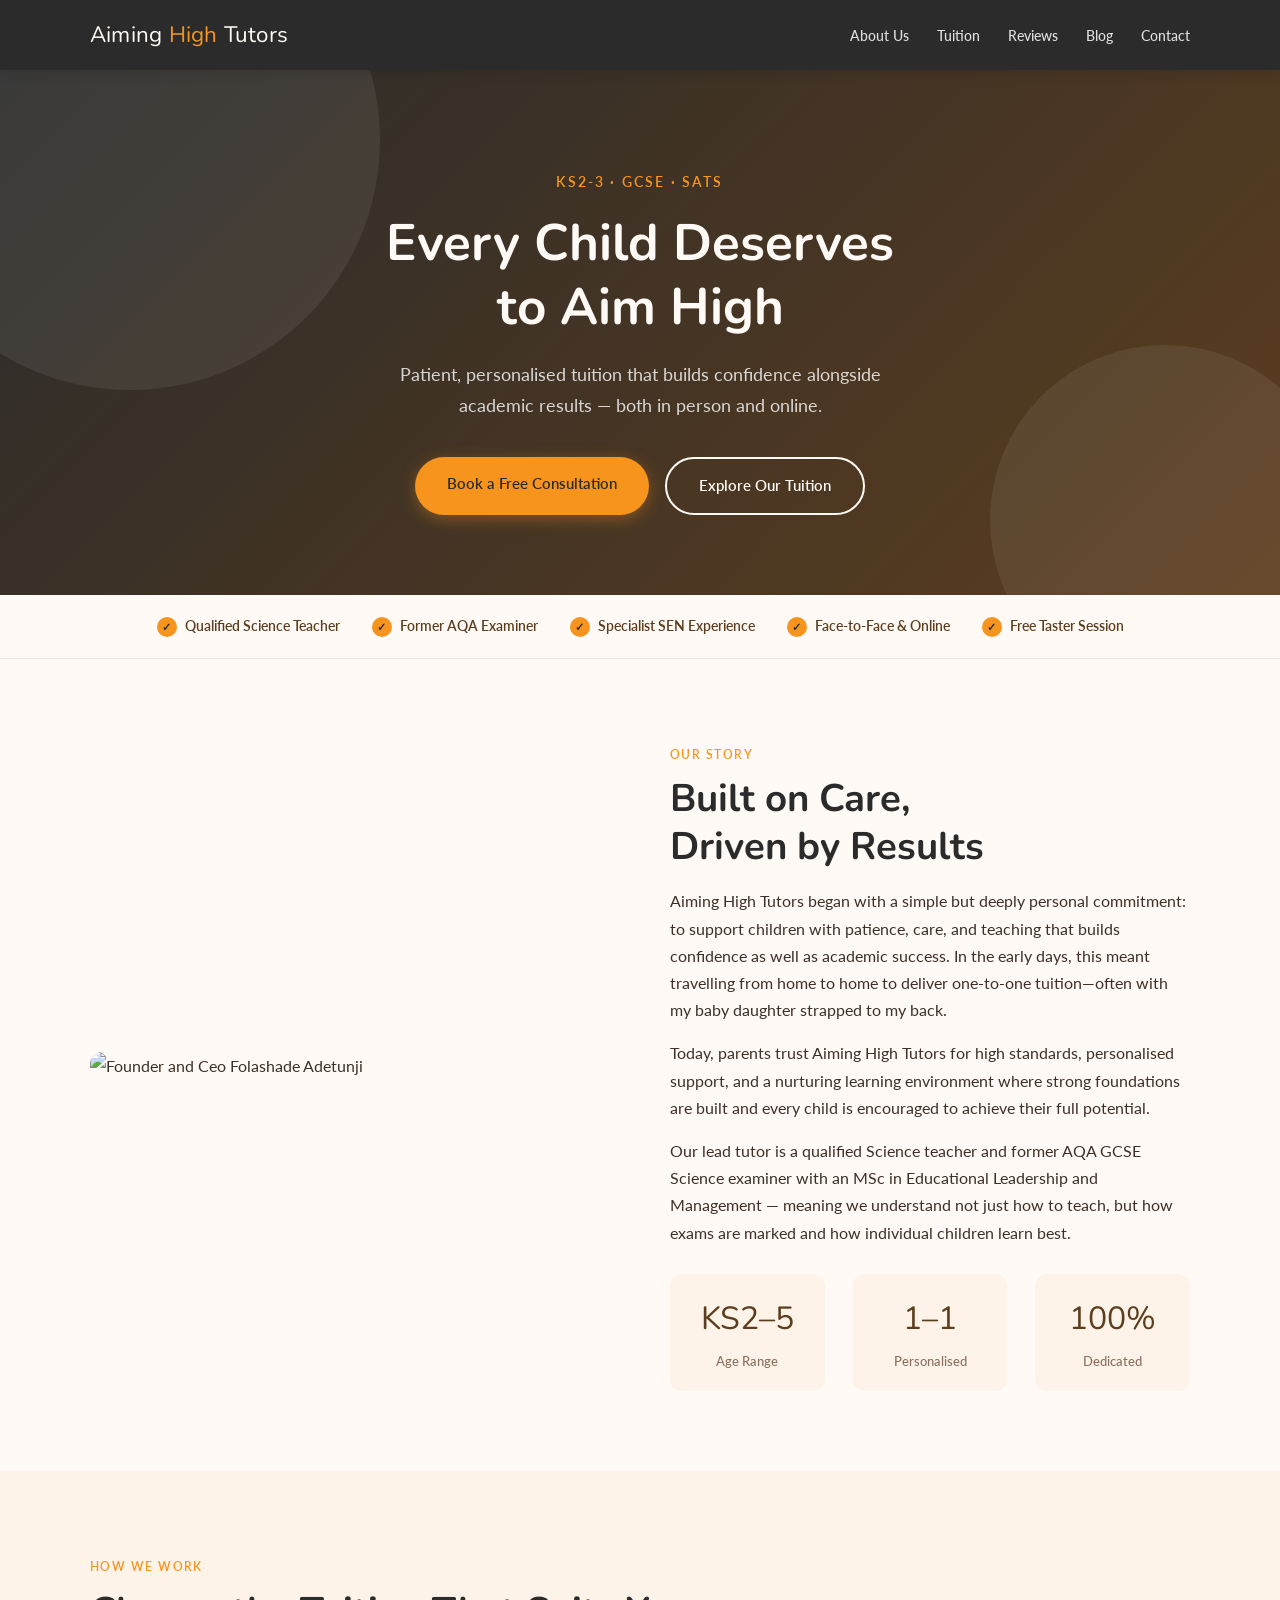
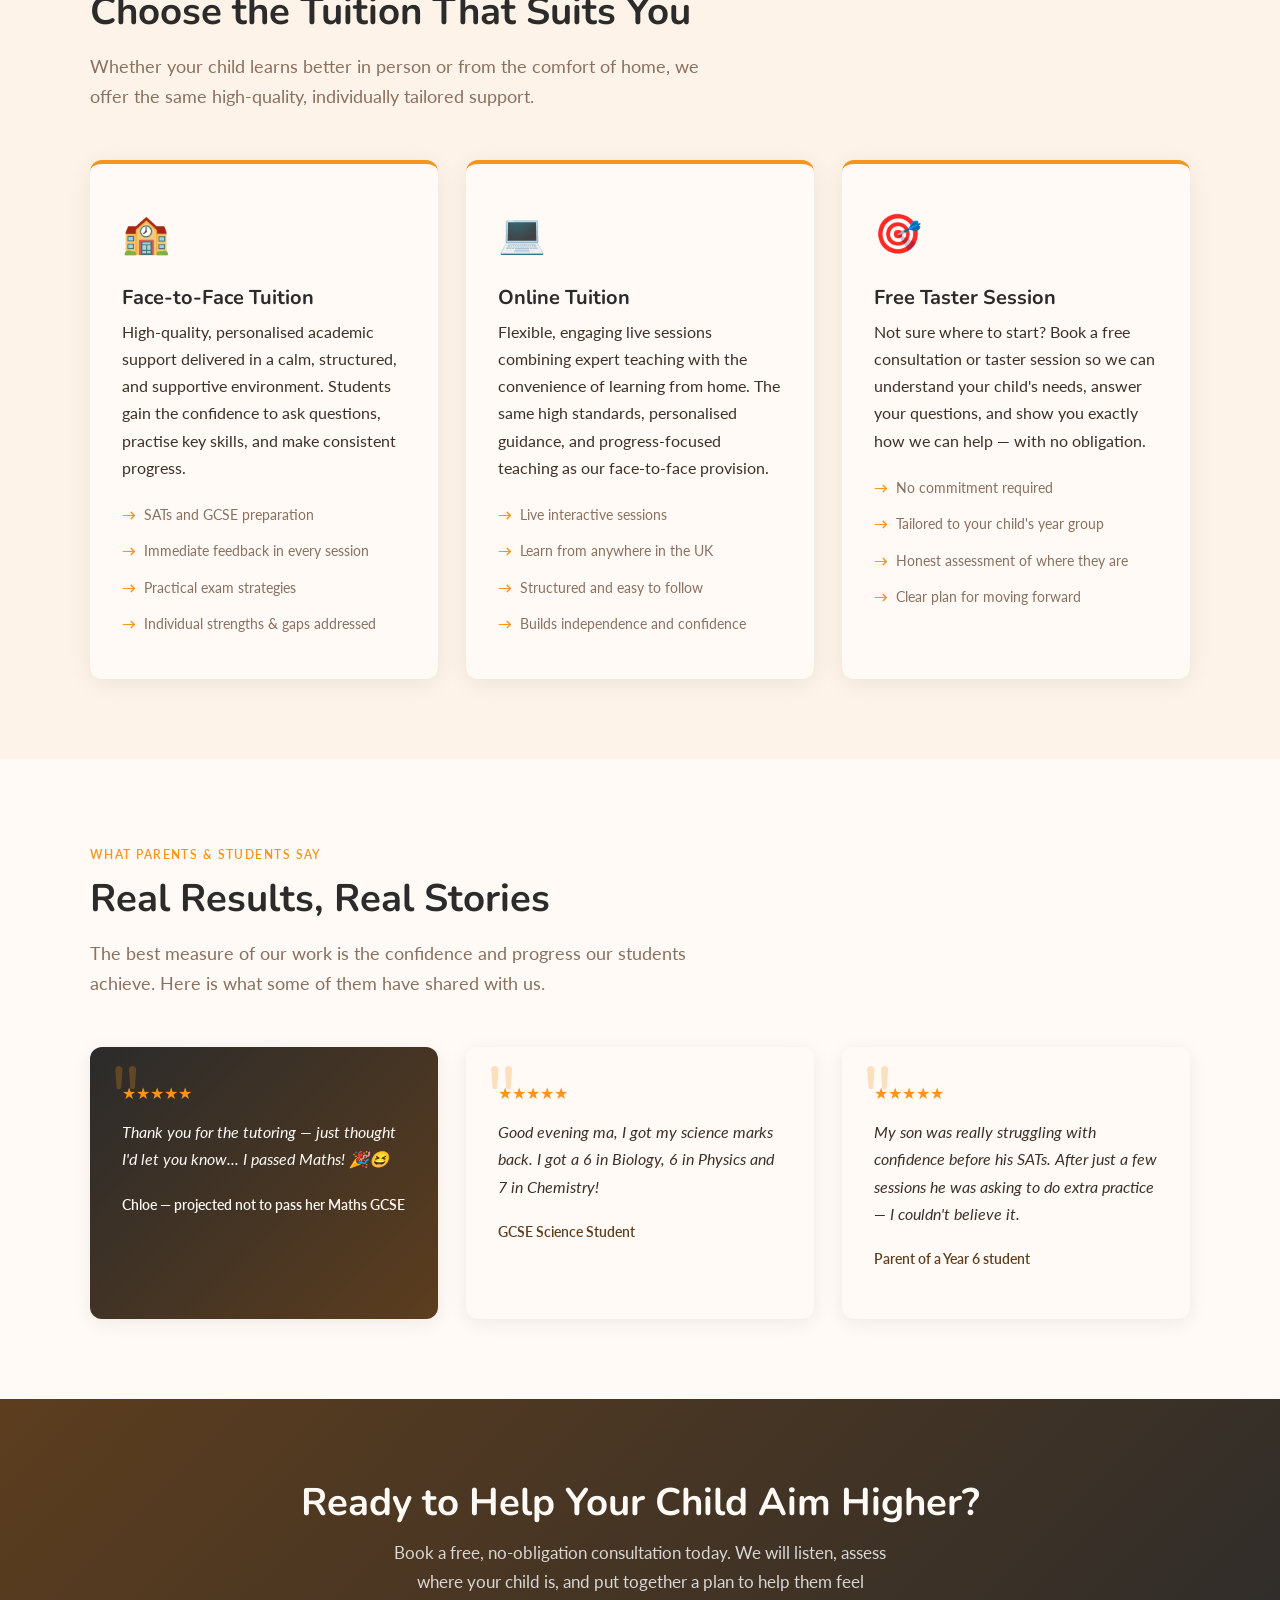
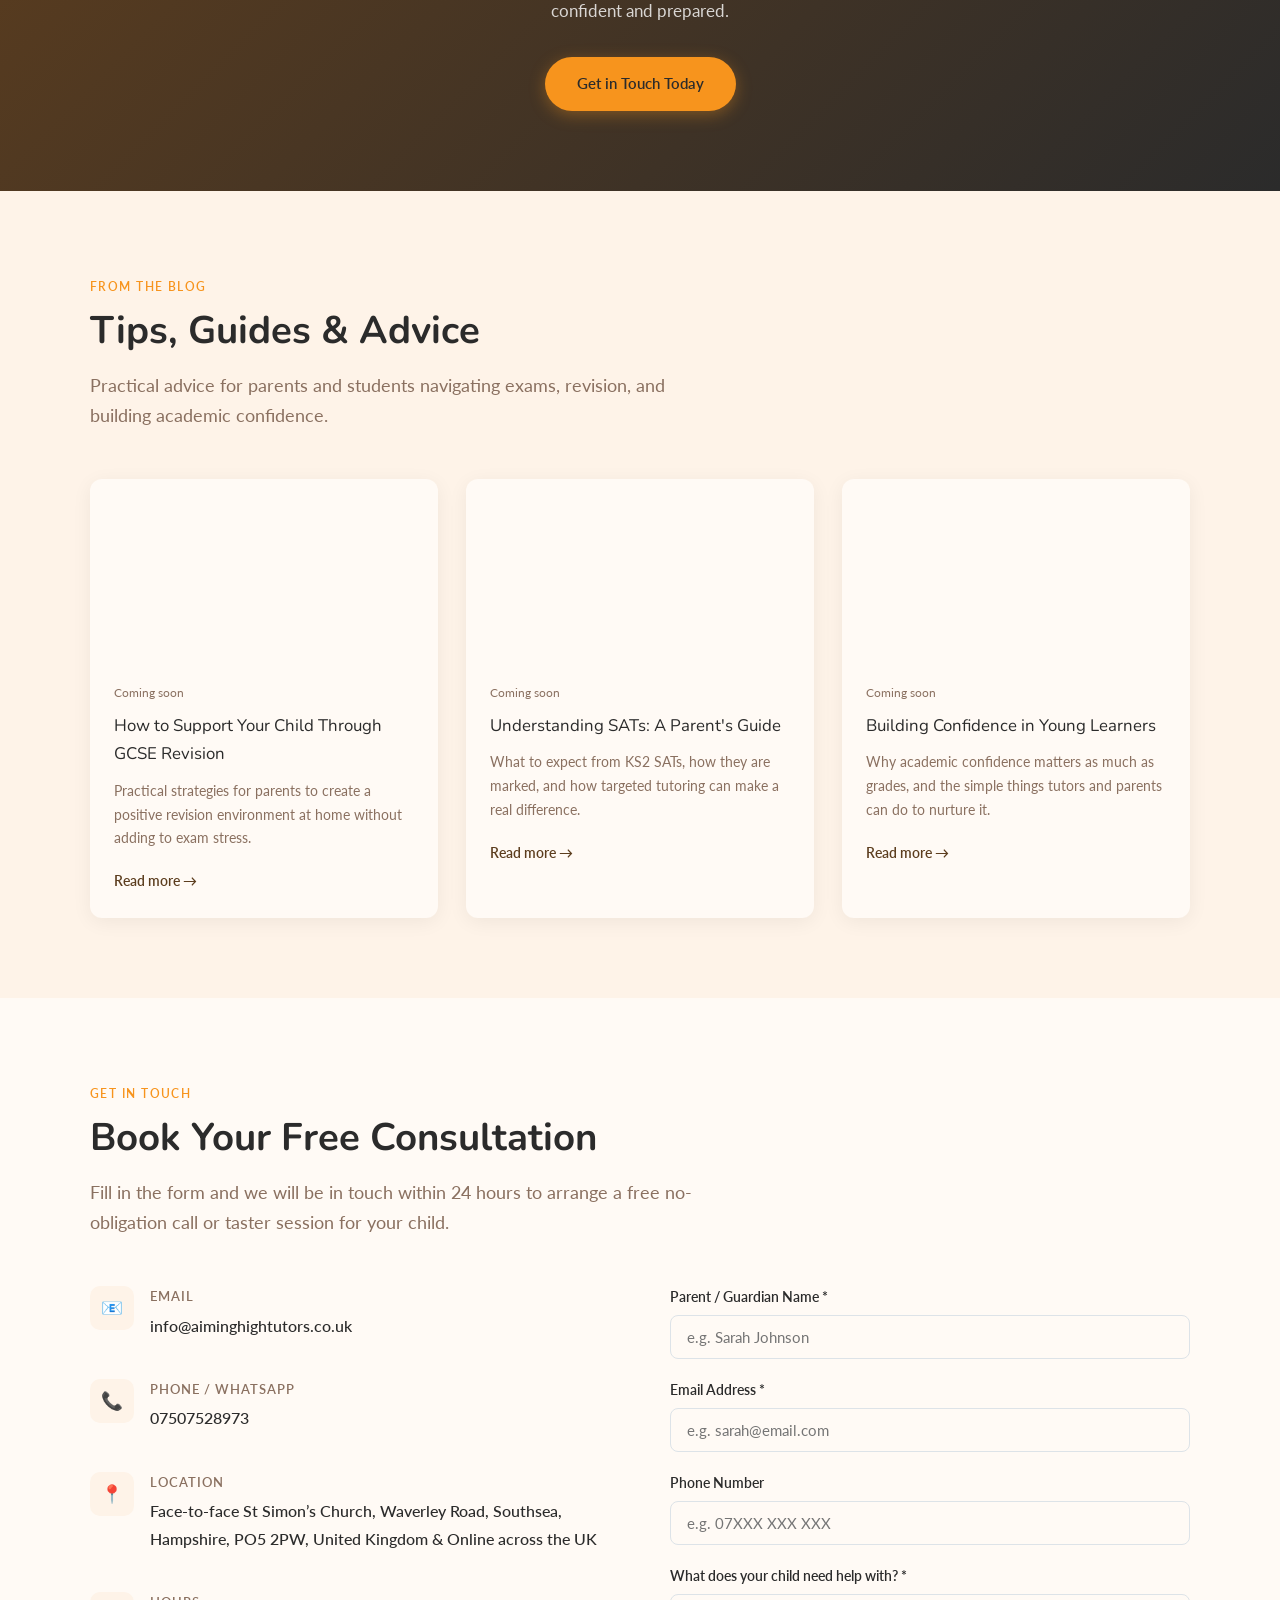
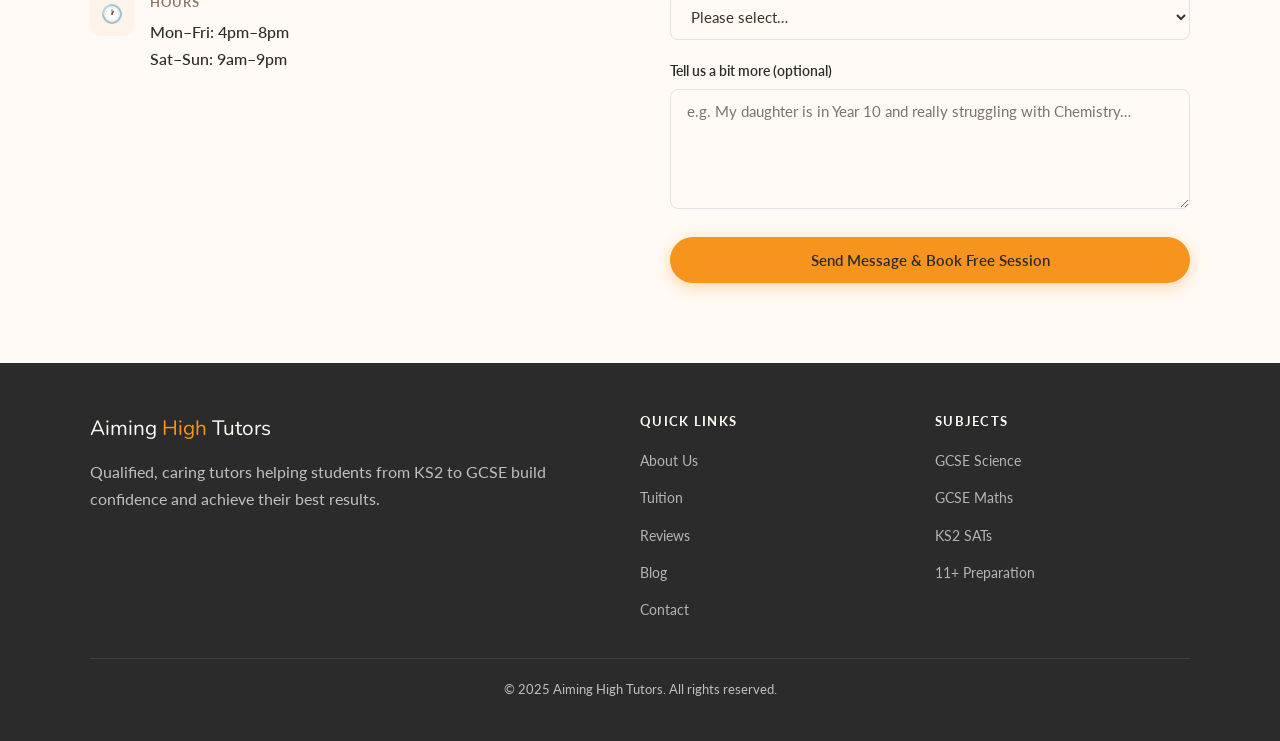
==== index.html @ 05557dfc "Format location text in contact info Split the location text into two lines for better readability." ====
<!DOCTYPE html>
<html lang="en">
<head>
  <meta charset="UTF-8" />
  <meta name="viewport" content="width=device-width, initial-scale=1.0" />
  <title>Aiming High Tutors</title>

  <!--
  =====================================================================
  FONTS
  - "Nunito" is used for headings — rounded, warm and friendly
  - "Lato" is used for body text — clean, legible and approachable
  You can change these by swapping the names in the @import line below
  and updating the font-family values in the :root section.
  =====================================================================
  -->
  <link
    href="https://fonts.googleapis.com/css2?family=Nunito:wght@600;700;800&family=Lato:wght@400;500;700&display=swap"
    rel="stylesheet"
  />

  <style>
    /*
    =====================================================================
    COLOUR & FONT SETTINGS — EASY TO CHANGE
    Everything below in the :root block controls the site's colours and
    fonts. Change a value here and it updates across the whole site.

    HOW TO CHANGE COLOURS:
    Replace the colour code (e.g. #F7941D) with any colour you like.
    You can find colour codes at: https://htmlcolorcodes.com/
    =====================================================================
    */
    :root {
      --color-dark:       #2B2B2B;   /* Deep charcoal — used for headings & navbar */
      --color-mid:        #5C3D1E;   /* Warm brown — used for accents & card borders */
      --color-accent:     #F7941D;   /* Brand orange — used for highlights & buttons */
      --color-light-bg:   #FEF3E8;   /* Peach cream — used for alternating sections */
      --color-white:      #FFFAF5;   /* Warm off-white — used for page background */
      --color-text:       #3E3028;   /* Deep warm brown — main body text */
      --color-muted:      #8a7060;   /* Muted tan — lighter text for subtitles */

      --font-heading: 'Nunito', Georgia, sans-serif;
      --font-body:    'Lato', Arial, sans-serif;

      --radius: 12px;               /* Rounded corners on cards/buttons */
      --max-width: 1100px;          /* Maximum page width */
    }

    /* =====================================================================
    RESET — Clears browser default spacing so the site looks consistent
    ===================================================================== */
    *, *::before, *::after { box-sizing: border-box; margin: 0; padding: 0; }

    html { scroll-behavior: smooth; }

    body {
      font-family: var(--font-body);
      color: var(--color-text);
      background: var(--color-white);
      line-height: 1.7;
      font-size: 16px;
    }

    /* =====================================================================
    LAYOUT HELPERS
    .container   — centres content and limits its width
    .section     — adds top/bottom spacing to each page section
    ===================================================================== */
    .container {
      width: 90%;
      max-width: var(--max-width);
      margin: 0 auto;
    }

    .section {
      padding: 80px 0;
    }

    .section--cream {
      background: var(--color-light-bg);
    }

    /* =====================================================================
    TYPOGRAPHY
    ===================================================================== */
    h1, h2, h3 {
      font-family: var(--font-heading);
      color: var(--color-dark);
      line-height: 1.25;
    }

    h1 { font-size: clamp(2rem, 5vw, 3.2rem); }
    h2 { font-size: clamp(1.6rem, 3.5vw, 2.4rem); margin-bottom: 16px; }
    h3 { font-size: 1.25rem; margin-bottom: 8px; }

    p  { margin-bottom: 16px; }

    .section-label {
      /* Small label shown above section headings */
      display: inline-block;
      font-size: 0.75rem;
      font-weight: 600;
      letter-spacing: 0.12em;
      text-transform: uppercase;
      color: var(--color-accent);
      margin-bottom: 10px;
    }

    .section-intro {
      font-size: 1.1rem;
      color: var(--color-muted);
      max-width: 640px;
      margin-bottom: 48px;
    }

    /* =====================================================================
    NAVIGATION BAR
    ===================================================================== */
    .navbar {
      position: sticky;
      top: 0;
      z-index: 100;
      background: var(--color-dark);
      padding: 16px 0;
      box-shadow: 0 2px 12px rgba(0,0,0,0.15);
    }

    .navbar__inner {
      display: flex;
      align-items: center;
      justify-content: space-between;
      flex-wrap: wrap;
      gap: 12px;
    }

    .navbar__logo {
      font-family: var(--font-heading);
      font-size: 1.4rem;
      color: var(--color-white);
      text-decoration: none;
      letter-spacing: 0.01em;
    }

    .navbar__logo span {
      color: var(--color-accent);
    }

    .navbar__links {
      display: flex;
      gap: 28px;
      list-style: none;
      flex-wrap: wrap;
    }

    .navbar__links a {
      color: rgba(255,255,255,0.85);
      text-decoration: none;
      font-size: 0.9rem;
      font-weight: 500;
      transition: color 0.2s;
    }

    .navbar__links a:hover {
      color: var(--color-accent);
    }

    /* =====================================================================
    BUTTONS
    .btn          — gold filled button (main call to action)
    .btn--outline — outline button (secondary action)
    ===================================================================== */
    .btn {
      display: inline-block;
      background: var(--color-accent);
      color: var(--color-dark);
      font-family: var(--font-body);
      font-weight: 600;
      font-size: 0.95rem;
      padding: 14px 32px;
      border-radius: 50px;
      text-decoration: none;
      border: none;
      cursor: pointer;
      transition: transform 0.2s, box-shadow 0.2s, background 0.2s;
      box-shadow: 0 4px 16px rgba(247,148,29,0.35);
    }

    .btn:hover {
      transform: translateY(-2px);
      box-shadow: 0 8px 24px rgba(247,148,29,0.45);
      background: #f9a83e;
    }

    .btn--outline {
      background: transparent;
      color: var(--color-white);
      border: 2px solid var(--color-white);
      box-shadow: none;
    }

    .btn--outline:hover {
      background: var(--color-white);
      color: var(--color-dark);
    }

    /* =====================================================================
    HERO SECTION
    The large banner at the top of the page.

    HOW TO ADD A BACKGROUND IMAGE:
    Replace the gradient in .hero with:
      background: url('YOUR-IMAGE-URL-HERE') center/cover no-repeat;
    Then add:  background-blend-mode: multiply;
    ===================================================================== */
    .hero {
      background: linear-gradient(135deg, var(--color-dark) 0%, var(--color-mid) 100%);
      color: var(--color-white);
      padding: 100px 0 80px;
      text-align: center;
      position: relative;
      overflow: hidden;
    }

    /* Decorative circle shapes in the hero background */
    .hero::before, .hero::after {
      content: '';
      position: absolute;
      border-radius: 50%;
      opacity: 0.07;
      background: var(--color-white);
    }
    .hero::before { width: 500px; height: 500px; top: -180px; left: -120px; }
    .hero::after  { width: 350px; height: 350px; bottom: -100px; right: -60px; }

    .hero__tagline {
      font-size: 0.9rem;
      letter-spacing: 0.15em;
      text-transform: uppercase;
      color: var(--color-accent);
      font-weight: 600;
      margin-bottom: 16px;
    }

    .hero h1 {
      color: var(--color-white);
      margin-bottom: 20px;
    }

    .hero__sub {
      font-size: 1.15rem;
      color: rgba(255,255,255,0.8);
      max-width: 560px;
      margin: 0 auto 36px;
    }

    .hero__cta-group {
      display: flex;
      gap: 16px;
      justify-content: center;
      flex-wrap: wrap;
    }

    /* =====================================================================
    TRUST BAR
    A row of short trust signals below the hero.
    ===================================================================== */
    .trust-bar {
      background: var(--color-white);
      border-bottom: 1px solid #e8e8e8;
      padding: 20px 0;
    }

    .trust-bar__list {
      display: flex;
      justify-content: center;
      flex-wrap: wrap;
      gap: 32px;
      list-style: none;
    }

    .trust-bar__list li {
      font-size: 0.85rem;
      font-weight: 600;
      color: var(--color-mid);
      display: flex;
      align-items: center;
      gap: 8px;
    }

    .trust-bar__list li::before {
      content: '✓';
      background: var(--color-accent);
      color: var(--color-dark);
      width: 20px; height: 20px;
      border-radius: 50%;
      display: flex;
      align-items: center;
      justify-content: center;
      font-size: 0.7rem;
      font-weight: 700;
      flex-shrink: 0;
    }

    /* =====================================================================
    ABOUT SECTION
    Uses a two-column layout on desktop: image left, text right.
    ===================================================================== */
    .about-grid {
      display: grid;
      grid-template-columns: 1fr 1fr;
      gap: 60px;
      align-items: center;
    }

    /*
    ABOUT IMAGE PLACEHOLDER
    To add your photo: replace background with url('your-photo.jpg')
    and set background-size: cover; background-position: center;
    */
    .about__image-box {
      
      min-height: 380px;
      display: flex;
      align-items: center;
      justify-content: center;
      position: relative;
      overflow: hidden;
    }

    .about__image-box img {
      /* If you add an <img> tag inside this box, these styles will apply */
      width: 100%;
      height: 100%;
      object-fit: cover;
      border-radius: var(--radius);
    }

    .about__image-placeholder {
      /* This text is shown when no image is linked — remove once you add a real image */
      font-size: 0.85rem;
      color: var(--color-mid);
      text-align: center;
      padding: 20px;
    }

    .about__stat-row {
      display: flex;
      gap: 28px;
      margin-top: 28px;
      flex-wrap: wrap;
    }

    .stat-box {
      background: var(--color-light-bg);
      border-radius: var(--radius);
      padding: 18px 24px;
      flex: 1;
      min-width: 110px;
      text-align: center;
    }

    .stat-box__number {
      font-family: var(--font-heading);
      font-size: 2rem;
      color: var(--color-mid);
      display: block;
    }

    .stat-box__label {
      font-size: 0.8rem;
      color: var(--color-muted);
      font-weight: 500;
    }

    /* =====================================================================
    SERVICES CARDS (Face-to-Face & Online)
    ===================================================================== */
    .services-grid {
      display: grid;
      grid-template-columns: repeat(auto-fit, minmax(280px, 1fr));
      gap: 28px;
    }

    .service-card {
      background: var(--color-white);
      border-radius: var(--radius);
      padding: 36px 32px;
      box-shadow: 0 4px 24px rgba(0,0,0,0.07);
      border-top: 4px solid var(--color-accent);
      transition: transform 0.25s, box-shadow 0.25s;
    }

    .service-card:hover {
      transform: translateY(-6px);
      box-shadow: 0 12px 36px rgba(92,61,30,0.13);
    }

    /*
    SERVICE ICON/IMAGE AREA
    To add an image: place an <img> tag inside .service-card__icon
    The placeholder emoji will disappear once real content is added.
    */
    .service-card__icon {
      font-size: 2.4rem;
      margin-bottom: 20px;
    }

    .service-card ul {
      list-style: none;
      margin-top: 16px;
    }

    .service-card ul li {
      padding: 6px 0;
      padding-left: 22px;
      position: relative;
      font-size: 0.9rem;
      color: var(--color-muted);
    }

    .service-card ul li::before {
      content: '→';
      position: absolute;
      left: 0;
      color: var(--color-accent);
      font-weight: 700;
    }

    /* =====================================================================
    REVIEWS / TESTIMONIALS
    ===================================================================== */
    .reviews-grid {
      display: grid;
      grid-template-columns: repeat(auto-fit, minmax(280px, 1fr));
      gap: 28px;
    }

    .review-card {
      background: var(--color-white);
      border-radius: var(--radius);
      padding: 32px;
      box-shadow: 0 4px 20px rgba(0,0,0,0.07);
      position: relative;
    }

    .review-card__quote-mark {
      font-family: var(--font-heading);
      font-size: 5rem;
      color: var(--color-accent);
      opacity: 0.25;
      line-height: 1;
      position: absolute;
      top: 10px;
      left: 20px;
    }

    .review-card__text {
      font-size: 1rem;
      font-style: italic;
      color: var(--color-text);
      margin-bottom: 20px;
      position: relative;
      z-index: 1;
    }

    .review-card__name {
      font-weight: 600;
      font-size: 0.9rem;
      color: var(--color-mid);
    }

    .review-card__stars {
      color: var(--color-accent);
      font-size: 1rem;
      margin-bottom: 12px;
    }

    /* Featured review — spans both columns on wide screens */
    .review-card--featured {
      background: linear-gradient(135deg, var(--color-dark), var(--color-mid));
      color: var(--color-white);
    }

    .review-card--featured .review-card__text,
    .review-card--featured .review-card__name {
      color: var(--color-white);
    }

    /* =====================================================================
    CTA BANNER — "Book a Free Consultation"
    ===================================================================== */
    .cta-banner {
      background: linear-gradient(135deg, var(--color-mid), var(--color-dark));
      color: var(--color-white);
      text-align: center;
      padding: 80px 0;
    }

    .cta-banner h2 {
      color: var(--color-white);
      margin-bottom: 12px;
    }

    .cta-banner p {
      color: rgba(255,255,255,0.8);
      font-size: 1.05rem;
      max-width: 520px;
      margin: 0 auto 32px;
    }

    /* =====================================================================
    CONTACT SECTION
    ===================================================================== */
    .contact-grid {
      display: grid;
      grid-template-columns: 1fr 1fr;
      gap: 60px;
      align-items: start;
    }

    .contact-info__item {
      display: flex;
      gap: 16px;
      align-items: flex-start;
      margin-bottom: 24px;
    }

    .contact-info__icon {
      width: 44px; height: 44px;
      background: var(--color-light-bg);
      border-radius: 10px;
      display: flex;
      align-items: center;
      justify-content: center;
      font-size: 1.1rem;
      flex-shrink: 0;
    }

    .contact-info__label {
      font-size: 0.8rem;
      font-weight: 600;
      text-transform: uppercase;
      letter-spacing: 0.08em;
      color: var(--color-muted);
      margin-bottom: 4px;
    }

    .contact-info__value {
      font-size: 1rem;
      color: var(--color-dark);
      font-weight: 500;
    }

    /* =====================================================================
    CONTACT FORM
    Fields are labelled clearly. Change placeholder text to suit.
    ===================================================================== */
    .form__group {
      margin-bottom: 20px;
    }

    .form__label {
      display: block;
      font-size: 0.85rem;
      font-weight: 600;
      margin-bottom: 6px;
      color: var(--color-dark);
    }

    .form__input,
    .form__textarea,
    .form__select {
      width: 100%;
      padding: 12px 16px;
      border: 1.5px solid #dde3e8;
      border-radius: 8px;
      font-family: var(--font-body);
      font-size: 0.95rem;
      color: var(--color-text);
      background: var(--color-white);
      transition: border-color 0.2s;
    }

    .form__input:focus,
    .form__textarea:focus,
    .form__select:focus {
      outline: none;
      border-color: var(--color-mid);
      box-shadow: 0 0 0 3px rgba(44,83,100,0.1);
    }

    .form__textarea { resize: vertical; min-height: 120px; }

    /* =====================================================================
    BLOG PREVIEW CARDS
    ===================================================================== */
    .blog-grid {
      display: grid;
      grid-template-columns: repeat(auto-fit, minmax(280px, 1fr));
      gap: 28px;
    }

    .blog-card {
      background: var(--color-white);
      border-radius: var(--radius);
      overflow: hidden;
      box-shadow: 0 4px 20px rgba(0,0,0,0.06);
      transition: transform 0.25s;
    }

    .blog-card:hover { transform: translateY(-5px); }

    /*
    BLOG IMAGE PLACEHOLDER
    To add a real image: set background: url('your-image.jpg') center/cover no-repeat;
    on the .blog-card__image element below.
    */
    .blog-card__image {
      height: 180px;
      background: linear-gradient(135deg, #c9dde8, #a8c4d4);
      display: flex;
      align-items: center;
      justify-content: center;
      color: var(--color-mid);
      font-size: 0.8rem;
    }

    .blog-card__body {
      padding: 24px;
    }

    .blog-card__date {
      font-size: 0.75rem;
      color: var(--color-muted);
      margin-bottom: 8px;
    }

    .blog-card__title {
      font-family: var(--font-heading);
      font-size: 1.05rem;
      color: var(--color-dark);
      margin-bottom: 10px;
    }

    .blog-card__excerpt {
      font-size: 0.88rem;
      color: var(--color-muted);
      margin-bottom: 16px;
    }

    .blog-card__link {
      font-size: 0.85rem;
      font-weight: 600;
      color: var(--color-mid);
      text-decoration: none;
    }

    .blog-card__link:hover { text-decoration: underline; }

    /* =====================================================================
    FOOTER
    ===================================================================== */
    .footer {
      background: var(--color-dark);
      color: rgba(255,255,255,0.7);
      padding: 48px 0 24px;
    }

    .footer__inner {
      display: flex;
      gap: 40px;
      flex-wrap: wrap;
      margin-bottom: 36px;
    }

    .footer__brand { flex: 2; min-width: 220px; }
    .footer__col   { flex: 1; min-width: 140px; }

    .footer__logo {
      font-family: var(--font-heading);
      font-size: 1.3rem;
      color: var(--color-white);
      margin-bottom: 12px;
      display: block;
    }

    .footer__logo span { color: var(--color-accent); }

    .footer h4 {
      font-family: var(--font-body);
      font-size: 0.8rem;
      font-weight: 700;
      letter-spacing: 0.1em;
      text-transform: uppercase;
      color: var(--color-white);
      margin-bottom: 14px;
    }

    .footer__links {
      list-style: none;
      display: flex;
      flex-direction: column;
      gap: 10px;
    }

    .footer__links a {
      color: rgba(255,255,255,0.65);
      text-decoration: none;
      font-size: 0.88rem;
      transition: color 0.2s;
    }

    .footer__links a:hover { color: var(--color-accent); }

    .footer__bottom {
      border-top: 1px solid rgba(255,255,255,0.1);
      padding-top: 20px;
      font-size: 0.8rem;
      text-align: center;
    }

    /* =====================================================================
    RESPONSIVE — MOBILE ADJUSTMENTS
    On smaller screens, multi-column layouts switch to single column.
    ===================================================================== */
    @media (max-width: 768px) {
      .section { padding: 60px 0; }

      .about-grid,
      .contact-grid { grid-template-columns: 1fr; }

      .about__image-box { min-height: 240px; }

      .navbar__inner { justify-content: center; }

      .hero { padding: 70px 0 60px; }
    }

    /* =====================================================================
    SMOOTH SCROLL OFFSET — accounts for sticky navbar height
    ===================================================================== */
    section[id] { scroll-margin-top: 68px; }

  </style>
</head>

<body>

  <!-- ===================================================================
  NAVIGATION BAR
  To change the company name: edit the text inside .navbar__logo
  To add or remove menu links: copy or delete an <li> inside .navbar__links
  =================================================================== -->
  <nav class="navbar">
    <div class="container navbar__inner">

      <!-- COMPANY NAME — change this text -->
      <a href="#home" class="navbar__logo">Aiming <span>High</span> Tutors</a>

      <ul class="navbar__links">
        <!-- Add or remove links here. href="#id" scrolls to the matching section -->
        <li><a href="#about">About Us</a></li>
        <li><a href="#services">Tuition</a></li>
        <li><a href="#reviews">Reviews</a></li>
        <li><a href="#blog">Blog</a></li>
        <li><a href="#contact">Contact</a></li>
      </ul>

    </div>
  </nav>


  <!-- ===================================================================
  HERO SECTION — the first thing visitors see
  Change the headline, subheading, and button text below.
  =================================================================== -->
  <section id="home" class="hero">
    <div class="container">

      <!-- Small label above the headline — change this text -->
      <p class="hero__tagline">KS2-3 · GCSE · SATs</p>

      <!-- Main headline — change this text -->
      <h1>Every Child Deserves<br>to Aim High</h1>

      <!-- Subheading — change this text -->
      <p class="hero__sub">
        Patient, personalised tuition that builds confidence alongside
        academic results — both in person and online.
      </p>

      <!-- Call-to-action buttons — change the text and links as needed -->
      <div class="hero__cta-group">
        <a href="#contact" class="btn">Book a Free Consultation</a>
        <a href="#services" class="btn btn--outline">Explore Our Tuition</a>
      </div>

    </div>
  </section>


  <!-- ===================================================================
  TRUST BAR — short reassuring facts below the hero
  Change or add items inside the <ul> list.
  =================================================================== -->
  <div class="trust-bar">
    <div class="container">
      <ul class="trust-bar__list">
        <li>Qualified Science Teacher</li>
        <li>Former AQA Examiner</li>
        <li>Specialist SEN Experience</li>
        <li>Face-to-Face &amp; Online</li>
        <li>Free Taster Session</li>
      </ul>
    </div>
  </div>


  <!-- ===================================================================
  ABOUT SECTION
  Left side: image placeholder — see comments below to add a real photo.
  Right side: text about the company.
  =================================================================== -->
  <section id="about" class="section">
    <div class="container">
      <div class="about-grid">

        <!-- IMAGE SIDE
        HOW TO ADD A PHOTO:
        1. Upload your image somewhere (e.g. Google Drive or your website host)
        2. Replace the entire .about__image-box div content with:
           <img src="YOUR-IMAGE-URL" alt="Description of image" />
        -->
        <div class="about__image-box">
          <img
            src="https://raw.githubusercontent.com/david1jolaoluwa/david1jolaoluwa.github.io/main/Website%20Assets/Shade%201.1.1.jpg"
            alt="Founder and Ceo Folashade Adetunji"
          />
        </div>

        <!-- TEXT SIDE — change any of the text below -->
        <div class="about__text">
          <span class="section-label">Our Story</span>
          <h2>Built on Care,<br>Driven by Results</h2>
          <p>
            Aiming High Tutors began with a simple but deeply personal commitment:
            to support children with patience, care, and teaching that builds confidence
            as well as academic success. In the early days, this meant travelling from
            home to home to deliver one-to-one tuition—often with my baby daughter
            strapped to my back.
          </p>
          <p>
            Today, parents trust Aiming High Tutors for high standards, personalised
            support, and a nurturing learning environment where strong foundations are
            built and every child is encouraged to achieve their full potential.
          </p>
          <p>
            Our lead tutor is a qualified Science teacher and former AQA GCSE Science
            examiner with an MSc in Educational Leadership and Management — meaning
            we understand not just how to teach, but how exams are marked and how
            individual children learn best.
          </p>

          <!-- STATS ROW — change the numbers and labels as needed -->
          <div class="about__stat-row">
            <div class="stat-box">
              <span class="stat-box__number">KS2–5</span>
              <span class="stat-box__label">Age Range</span>
            </div>
            <div class="stat-box">
              <span class="stat-box__number">1–1</span>
              <span class="stat-box__label">Personalised</span>
            </div>
            <div class="stat-box">
              <span class="stat-box__number">100%</span>
              <span class="stat-box__label">Dedicated</span>
            </div>
          </div>

        </div>
      </div>
    </div>
  </section>


  <!-- ===================================================================
  SERVICES SECTION — Face-to-Face and Online tuition cards
  To add a new service: copy one .service-card block and paste it below.
  =================================================================== -->
  <section id="services" class="section section--cream">
    <div class="container">

      <span class="section-label">How We Work</span>
      <h2>Choose the Tuition That Suits You</h2>
      <p class="section-intro">
        Whether your child learns better in person or from the comfort of home,
        we offer the same high-quality, individually tailored support.
      </p>

      <div class="services-grid">

        <!-- SERVICE CARD 1 — Face-to-Face -->
        <div class="service-card">
          <!-- ICON — swap the emoji for an <img> tag if you have an icon/image -->
          <div class="service-card__icon">🏫</div>
          <h3>Face-to-Face Tuition</h3>
          <p>
            High-quality, personalised academic support delivered in a calm,
            structured, and supportive environment. Students gain the confidence
            to ask questions, practise key skills, and make consistent progress.
          </p>
          <!-- Bullet points — add or remove <li> items freely -->
          <ul>
            <li>SATs and GCSE preparation</li>
            <li>Immediate feedback in every session</li>
            <li>Practical exam strategies</li>
            <li>Individual strengths &amp; gaps addressed</li>
          </ul>
        </div>

        <!-- SERVICE CARD 2 — Online -->
        <div class="service-card">
          <div class="service-card__icon">💻</div>
          <h3>Online Tuition</h3>
          <p>
            Flexible, engaging live sessions combining expert teaching with
            the convenience of learning from home. The same high standards,
            personalised guidance, and progress-focused teaching as our
            face-to-face provision.
          </p>
          <ul>
            <li>Live interactive sessions</li>
            <li>Learn from anywhere in the UK</li>
            <li>Structured and easy to follow</li>
            <li>Builds independence and confidence</li>
          </ul>
        </div>

        <!-- SERVICE CARD 3 — Free Consultation (promotional card) -->
        <div class="service-card">
          <div class="service-card__icon">🎯</div>
          <h3>Free Taster Session</h3>
          <p>
            Not sure where to start? Book a free consultation or taster session
            so we can understand your child's needs, answer your questions,
            and show you exactly how we can help — with no obligation.
          </p>
          <ul>
            <li>No commitment required</li>
            <li>Tailored to your child's year group</li>
            <li>Honest assessment of where they are</li>
            <li>Clear plan for moving forward</li>
          </ul>
        </div>

      </div>
    </div>
  </section>


  <!-- ===================================================================
  REVIEWS SECTION
  Add or change quotes by editing the .review-card blocks below.
  =================================================================== -->
  <section id="reviews" class="section">
    <div class="container">

      <span class="section-label">What Parents &amp; Students Say</span>
      <h2>Real Results, Real Stories</h2>
      <p class="section-intro">
        The best measure of our work is the confidence and progress our
        students achieve. Here is what some of them have shared with us.
      </p>

      <div class="reviews-grid">

        <!-- FEATURED REVIEW — Chloe's story (dark card) -->
        <div class="review-card review-card--featured">
          <div class="review-card__quote-mark">"</div>
          <div class="review-card__stars">★★★★★</div>
          <p class="review-card__text">
            Thank you for the tutoring — just thought I'd let you know... I passed Maths! 🎉😆
          </p>
          <!-- Change the name below -->
          <p class="review-card__name">Chloe — projected not to pass her Maths GCSE</p>
        </div>

        <!-- REVIEW 2 -->
        <div class="review-card">
          <div class="review-card__quote-mark">"</div>
          <div class="review-card__stars">★★★★★</div>
          <p class="review-card__text">
            Good evening ma, I got my science marks back. I got a 6 in Biology,
            6 in Physics and 7 in Chemistry!
          </p>
          <p class="review-card__name">GCSE Science Student</p>
        </div>

        <!-- REVIEW 3 — placeholder, replace with a real review -->
        <div class="review-card">
          <div class="review-card__quote-mark">"</div>
          <div class="review-card__stars">★★★★★</div>
          <p class="review-card__text">
            My son was really struggling with confidence before his SATs. After just
            a few sessions he was asking to do extra practice — I couldn't believe it.
          </p>
          <!-- Change the name below -->
          <p class="review-card__name">Parent of a Year 6 student</p>
        </div>

      </div>
    </div>
  </section>


  <!-- ===================================================================
  CALL TO ACTION BANNER
  A bold banner encouraging visitors to take action.
  Change the heading, paragraph and button text freely.
  =================================================================== -->
  <section class="cta-banner">
    <div class="container">
      <h2>Ready to Help Your Child Aim Higher?</h2>
      <p>
        Book a free, no-obligation consultation today. We will listen,
        assess where your child is, and put together a plan to help them
        feel confident and prepared.
      </p>
      <a href="#contact" class="btn">Get in Touch Today</a>
    </div>
  </section>


  <!-- ===================================================================
  BLOG SECTION — preview cards for blog posts
  To add a post: copy one .blog-card block and update the text/link.
  To remove the whole section: delete everything between the <section> tags.
  =================================================================== -->
  <section id="blog" class="section section--cream">
    <div class="container">

      <span class="section-label">From the Blog</span>
      <h2>Tips, Guides &amp; Advice</h2>
      <p class="section-intro">
        Practical advice for parents and students navigating exams,
        revision, and building academic confidence.
      </p>

      <div class="blog-grid">

        <!-- BLOG CARD 1
        HOW TO ADD AN IMAGE:
        Replace the .blog-card__image div content with an <img> tag,
        or change the background to: url('your-image.jpg') center/cover no-repeat
        -->
        <div class="blog-card">
          <div class="blog-card__image"
            style="background: url('https://raw.githubusercontent.com/david1jolaoluwa/david1jolaoluwa.github.io/main/Website%20Assets/pexels-polina-tankilevitch-6929185.jpg') center/cover no-repeat;">
          </div>
          <div class="blog-card__body">
            <p class="blog-card__date">Coming soon</p>
            <p class="blog-card__title">How to Support Your Child Through GCSE Revision</p>
            <p class="blog-card__excerpt">
              Practical strategies for parents to create a positive revision
              environment at home without adding to exam stress.
            </p>
            <!-- Change the href to point to your blog post URL -->
            <a href="#" class="blog-card__link">Read more →</a>
          </div>
        </div>

        <!-- BLOG CARD 2 -->
        <div class="blog-card">
          <div class="blog-card__image"
            style="background: url('https://raw.githubusercontent.com/david1jolaoluwa/david1jolaoluwa.github.io/main/Website%20Assets/pexels-karola-g-6958531.jpg') center/cover no-repeat;">
          </div>
          <div class="blog-card__body">
            <p class="blog-card__date">Coming soon</p>
            <p class="blog-card__title">Understanding SATs: A Parent's Guide</p>
            <p class="blog-card__excerpt">
              What to expect from KS2 SATs, how they are marked, and how
              targeted tutoring can make a real difference.
            </p>
            <a href="#" class="blog-card__link">Read more →</a>
          </div>
        </div>

        <!-- BLOG CARD 3 -->
        <div class="blog-card">
          <div class="blog-card__image"
            style="background: url('https://raw.githubusercontent.com/david1jolaoluwa/david1jolaoluwa.github.io/main/Website%20Assets/pexels-mikhail-nilov-8121107.jpg') center/cover no-repeat;">
          </div>
          <div class="blog-card__body">
            <p class="blog-card__date">Coming soon</p>
            <p class="blog-card__title">Building Confidence in Young Learners</p>
            <p class="blog-card__excerpt">
              Why academic confidence matters as much as grades, and the
              simple things tutors and parents can do to nurture it.
            </p>
            <a href="#" class="blog-card__link">Read more →</a>
          </div>
        </div>

      </div>
    </div>
  </section>


  <!-- ===================================================================
  CONTACT SECTION
  Left: contact information. Right: contact form.
  Update the email, phone and location in the .contact-info__value spans.
  =================================================================== -->
  <section id="contact" class="section">
    <div class="container">

      <span class="section-label">Get in Touch</span>
      <h2>Book Your Free Consultation</h2>
      <p class="section-intro">
        Fill in the form and we will be in touch within 24 hours to arrange a
        free no-obligation call or taster session for your child.
      </p>

      <div class="contact-grid">

        <!-- CONTACT DETAILS — update each .contact-info__value -->
        <div class="contact-info">

          <div class="contact-info__item">
            <div class="contact-info__icon">📧</div>
            <div>
              <p class="contact-info__label">Email</p>
              <!-- Change this email address -->
              <p class="contact-info__value">info@aiminghightutors.co.uk</p>
            </div>
          </div>

          <div class="contact-info__item">
            <div class="contact-info__icon">📞</div>
            <div>
              <p class="contact-info__label">Phone / WhatsApp</p>
              <!-- Change this phone number -->
              <p class="contact-info__value">07507528973</p>
            </div>
          </div>

          <div class="contact-info__item">
            <div class="contact-info__icon">📍</div>
            <div>
              <p class="contact-info__label">Location</p>
              <!-- Change this location -->
              <p class="contact-info__value">Face-to-face St Simon’s Church, Waverley Road, Southsea, Hampshire, PO5 2PW, United Kingdom &amp; 
                Online across the UK</p>
            </div>
          </div>

          <div class="contact-info__item">
            <div class="contact-info__icon">🕐</div>
            <div>
              <p class="contact-info__label">Hours</p>
              <!-- Change these hours -->
              <p class="contact-info__value">Mon–Fri: 4pm–8pm<br>Sat–Sun: 9am–9pm</p>
            </div>
          </div>

        </div>

        <!-- CONTACT FORM
        NOTE FOR GOOGLE SITES:
        This form captures information but does not send emails on its own.
        To make it actually send messages, connect it to a free service like
        Formspree (https://formspree.io) — just replace the action="#"
        on the form tag with your Formspree URL.
        -->
        <div class="contact-form">
          <form action="#" method="POST">

            <!-- Name field -->
            <div class="form__group">
              <label class="form__label" for="name">Parent / Guardian Name *</label>
              <input class="form__input" type="text" id="name" name="name"
                     placeholder="e.g. Sarah Johnson" required />
            </div>

            <!-- Email field -->
            <div class="form__group">
              <label class="form__label" for="email">Email Address *</label>
              <input class="form__input" type="email" id="email" name="email"
                     placeholder="e.g. sarah@email.com" required />
            </div>

            <!-- Phone field -->
            <div class="form__group">
              <label class="form__label" for="phone">Phone Number</label>
              <input class="form__input" type="tel" id="phone" name="phone"
                     placeholder="e.g. 07XXX XXX XXX" />
            </div>

            <!-- Subject dropdown -->
            <div class="form__group">
              <label class="form__label" for="subject">What does your child need help with? *</label>
              <select class="form__select" id="subject" name="subject" required>
                <option value="" disabled selected>Please select…</option>
                <!-- Add or remove options as needed -->
                <option>KS2 / SATs — Maths</option>
                <option>KS2 / SATs — English</option>
                <option>GCSE Science</option>
                <option>GCSE Maths</option>
                <option>GCSE English</option>
                <option>General study skills / confidence</option>
                <option>Other</option>
              </select>
            </div>

            <!-- Message field -->
            <div class="form__group">
              <label class="form__label" for="message">Tell us a bit more (optional)</label>
              <textarea class="form__textarea" id="message" name="message"
                        placeholder="e.g. My daughter is in Year 10 and really struggling with Chemistry…"></textarea>
            </div>

            <!-- Submit button -->
            <button type="submit" class="btn" style="width:100%; text-align:center;">
              Send Message &amp; Book Free Session
            </button>

          </form>
        </div>

      </div>
    </div>
  </section>


  <!-- ===================================================================
  FOOTER
  Update the links and company details below.
  =================================================================== -->
  <footer class="footer">
    <div class="container">
      <div class="footer__inner">

        <!-- Brand column -->
        <div class="footer__brand">
          <span class="footer__logo">Aiming <span>High</span> Tutors</span>
          <p>
            Qualified, caring tutors helping students from KS2 to GCSE build
            confidence and achieve their best results.
          </p>
        </div>

        <!-- Navigation links column -->
        <div class="footer__col">
          <h4>Quick Links</h4>
          <ul class="footer__links">
            <li><a href="#about">About Us</a></li>
            <li><a href="#services">Tuition</a></li>
            <li><a href="#reviews">Reviews</a></li>
            <li><a href="#blog">Blog</a></li>
            <li><a href="#contact">Contact</a></li>
          </ul>
        </div>

        <!-- Tuition subjects column -->
        <div class="footer__col">
          <h4>Subjects</h4>
          <ul class="footer__links">
            <!-- Change or add subjects here -->
            <li><a href="#services">GCSE Science</a></li>
            <li><a href="#services">GCSE Maths</a></li>
            <li><a href="#services">KS2 SATs</a></li>
            <li><a href="#services">11+ Preparation</a></li>
          </ul>
        </div>

      </div>

      <!-- Copyright line — update the year and name as needed -->
      <div class="footer__bottom">
        <p>© 2025 Aiming High Tutors. All rights reserved.</p>
      </div>

    </div>
  </footer>



  <!-- ===================================================================
  JAVASCRIPT — NAVIGATION & FORM SUBMISSION
  1. Smooth scrolling — makes navbar links scroll correctly
  2. Form submission — sends data to Formspree which emails you directly
  =================================================================== -->
  <script>

    /* ------------------------------------------------------------------
    PART 1 — SMOOTH SCROLL
    Works inside GitHub Pages and any browser. Intercepts all # links
    and smoothly scrolls to the correct section.
    ------------------------------------------------------------------ */
    document.addEventListener('DOMContentLoaded', function () {
      var allLinks = document.querySelectorAll('a[href^="#"]');
      allLinks.forEach(function (link) {
        link.addEventListener('click', function (e) {
          e.preventDefault();
          var targetId = this.getAttribute('href').replace('#', '');
          var targetEl = document.getElementById(targetId);
          if (targetEl) {
            var navHeight = document.querySelector('.navbar')
              ? document.querySelector('.navbar').offsetHeight : 0;
            var targetTop =
              targetEl.getBoundingClientRect().top +
              window.pageYOffset - navHeight - 10;
            window.scrollTo({ top: targetTop, behavior: 'smooth' });
          }
        });
      });
    });


    /* ------------------------------------------------------------------
    PART 2 — FORM SUBMISSION VIA FORMSPREE
    Formspree receives submissions and emails them directly to you.
    View all submissions at: https://formspree.io/forms

    TO UPDATE THE ENDPOINT:
    1. Log into formspree.io
    2. Copy your form URL
    3. Replace the value below
    ------------------------------------------------------------------ */

    // Formspree endpoint — do not change unless you create a new form
    var FORMSPREE_URL = 'https://formspree.io/f/xnjwonzd';

    document.addEventListener('DOMContentLoaded', function () {
      var form = document.querySelector('.contact-form form');
      if (!form) return;

      form.addEventListener('submit', function (e) {
        e.preventDefault();

        // Collect form values
        var nameVal    = document.getElementById('name').value.trim();
        var emailVal   = document.getElementById('email').value.trim();
        var phoneVal   = document.getElementById('phone').value.trim();
        var subjectVal = document.getElementById('subject').value;
        var messageVal = document.getElementById('message').value.trim();

        // Validate required fields
        if (!nameVal || !emailVal) {
          alert('Please fill in your name and email address before submitting.');
          return;
        }
        if (!subjectVal) {
          alert('Please select a subject from the dropdown.');
          return;
        }

        // Show sending state
        var btn = form.querySelector('button[type="submit"]');
        var originalHTML = btn.innerHTML;
        btn.innerHTML = 'Sending&hellip;';
        btn.disabled = true;

        // Build payload
        var payload = {
          name:      nameVal,
          email:     emailVal,
          phone:     phoneVal   || 'Not provided',
          subject:   subjectVal,
          message:   messageVal || 'No message provided',
          timestamp: new Date().toLocaleString('en-GB')
        };

        // Send to Formspree
        fetch(FORMSPREE_URL, {
          method:  'POST',
          headers: {
            'Content-Type': 'application/json',
            'Accept':       'application/json'
          },
          body: JSON.stringify(payload)
        })
        .then(function(res) {
          if (!res.ok) throw new Error('Server returned ' + res.status);
          return res.json();
        })
        .then(function() {
          var firstName = nameVal.split(' ')[0];
          form.innerHTML =
            '<div style="text-align:center;padding:52px 24px;">' +
            '<div style="font-size:4rem;margin-bottom:16px;line-height:1;">&#127881;</div>' +
            '<h3 style="color:#2B2B2B;font-family:Nunito,sans-serif;' +
                'font-size:1.7rem;margin-bottom:14px;">' +
            'Thank you, ' + firstName + '!</h3>' +
            '<p style="color:#8a7060;font-size:1.05rem;max-width:420px;' +
                'margin:0 auto;line-height:1.6;">' +
            'Your enquiry has been received. We will be in touch within ' +
            '24 hours to arrange your free session.</p>' +
            '</div>';
        })
        .catch(function(err) {
          console.error('Submission error:', err);
          btn.innerHTML = originalHTML;
          btn.disabled = false;
          alert(
            'There was a problem sending your message.\n\n' +
            'Please email us at info@aiminghightutors.co.uk\n\n' +
            'Error: ' + err.message
          );
        });

      });
    });

  </script>

</body>
</html>
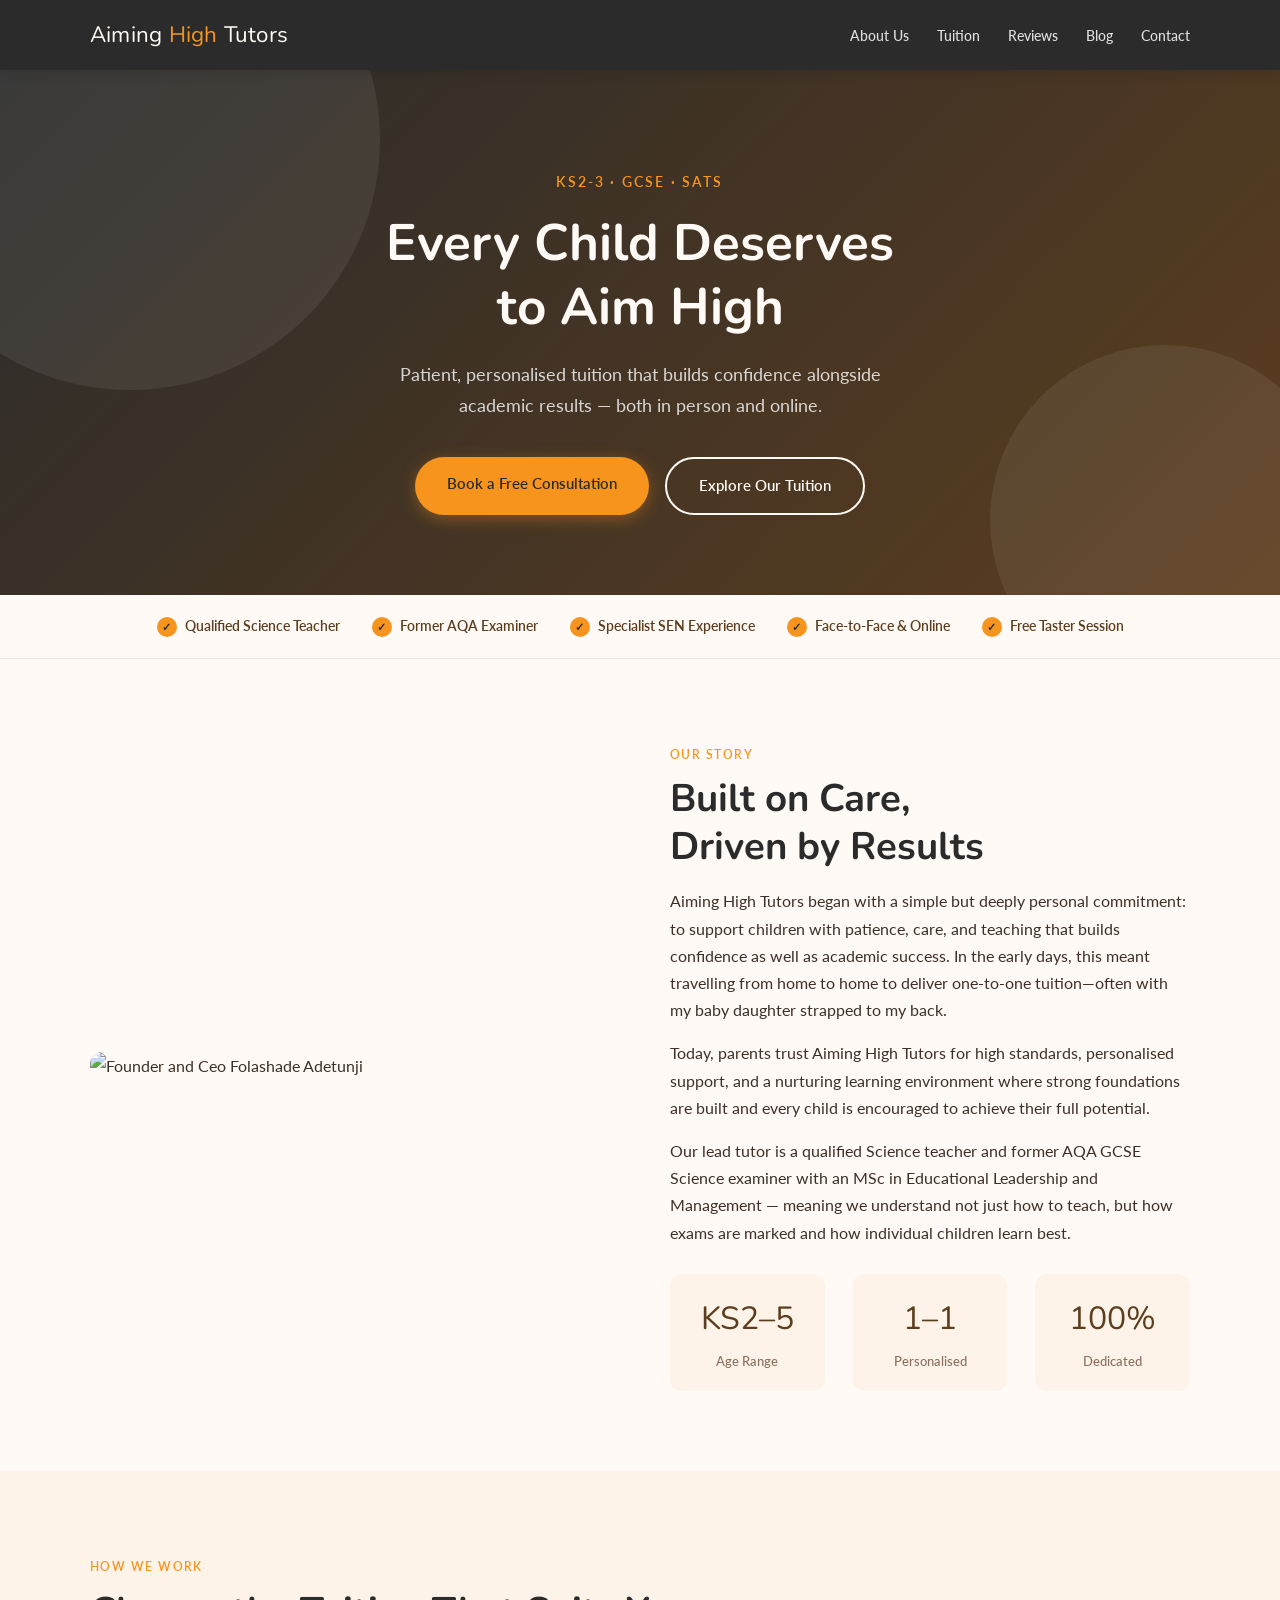
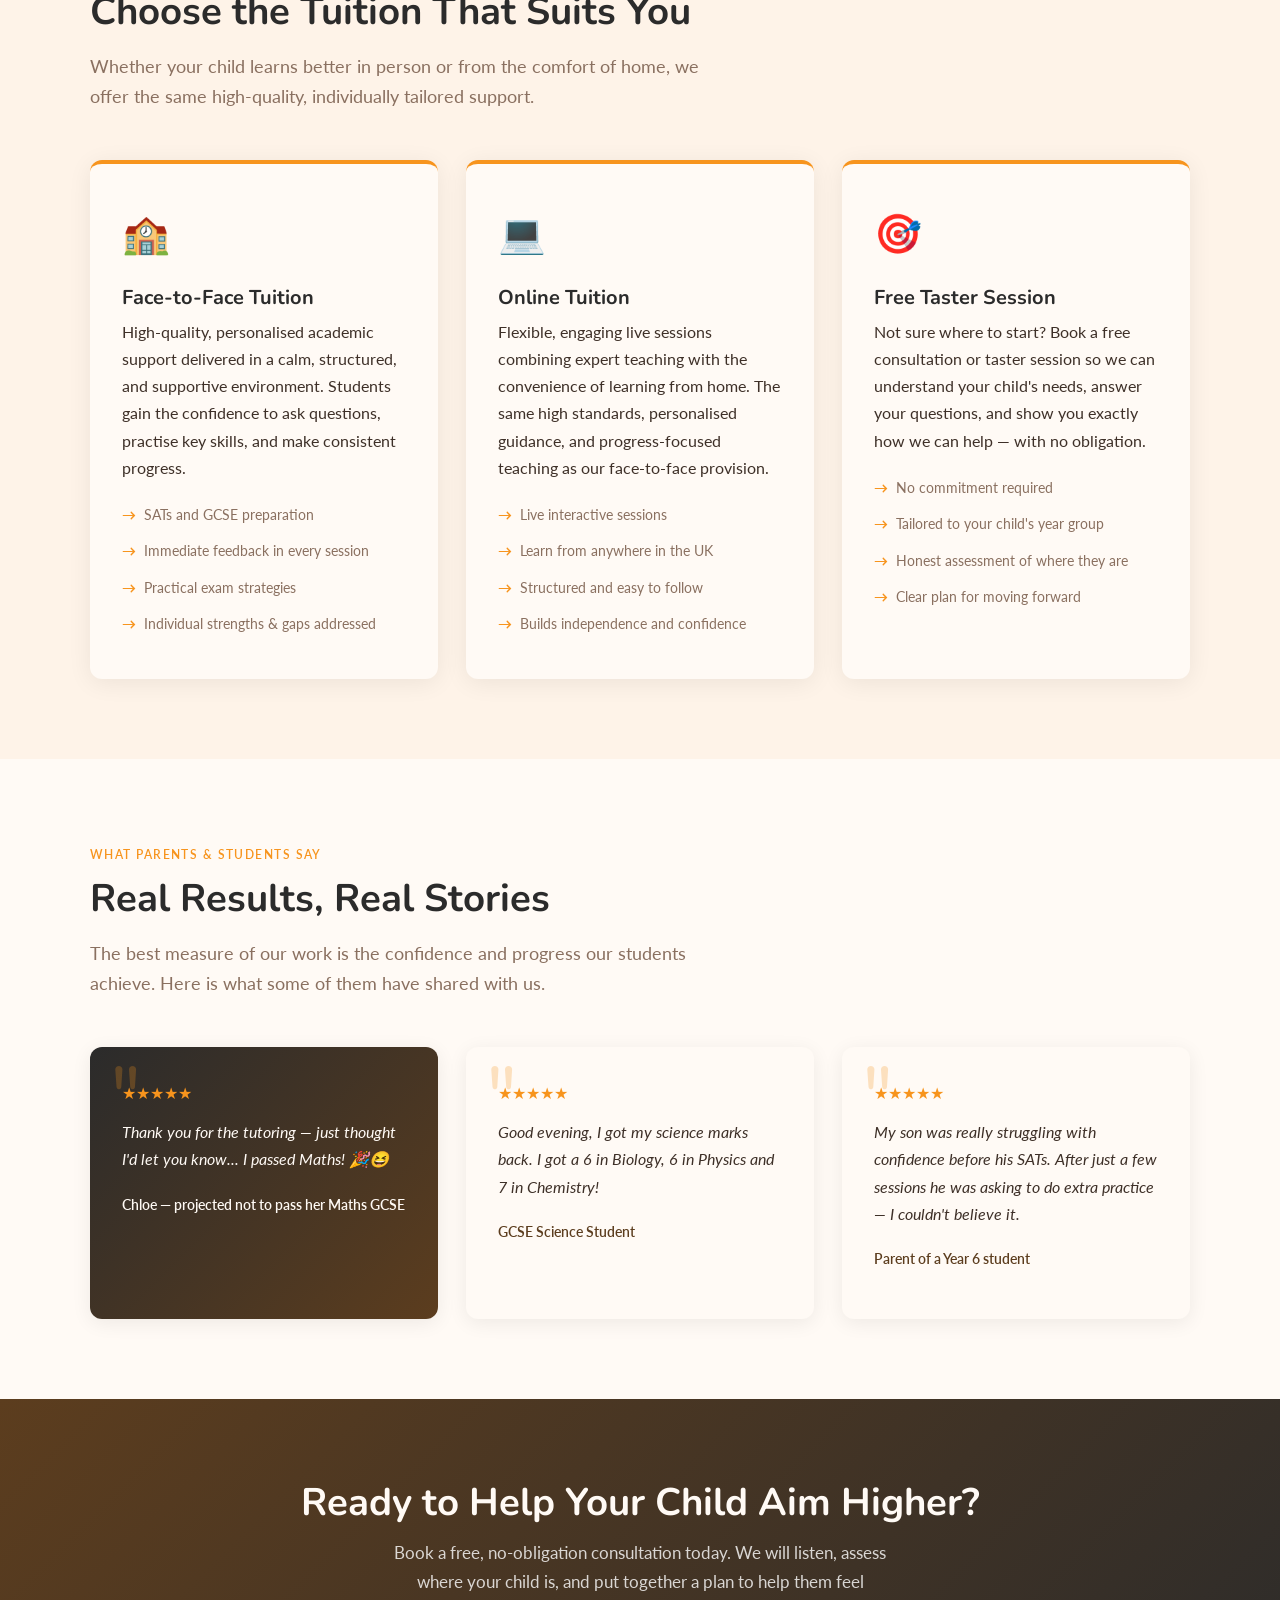
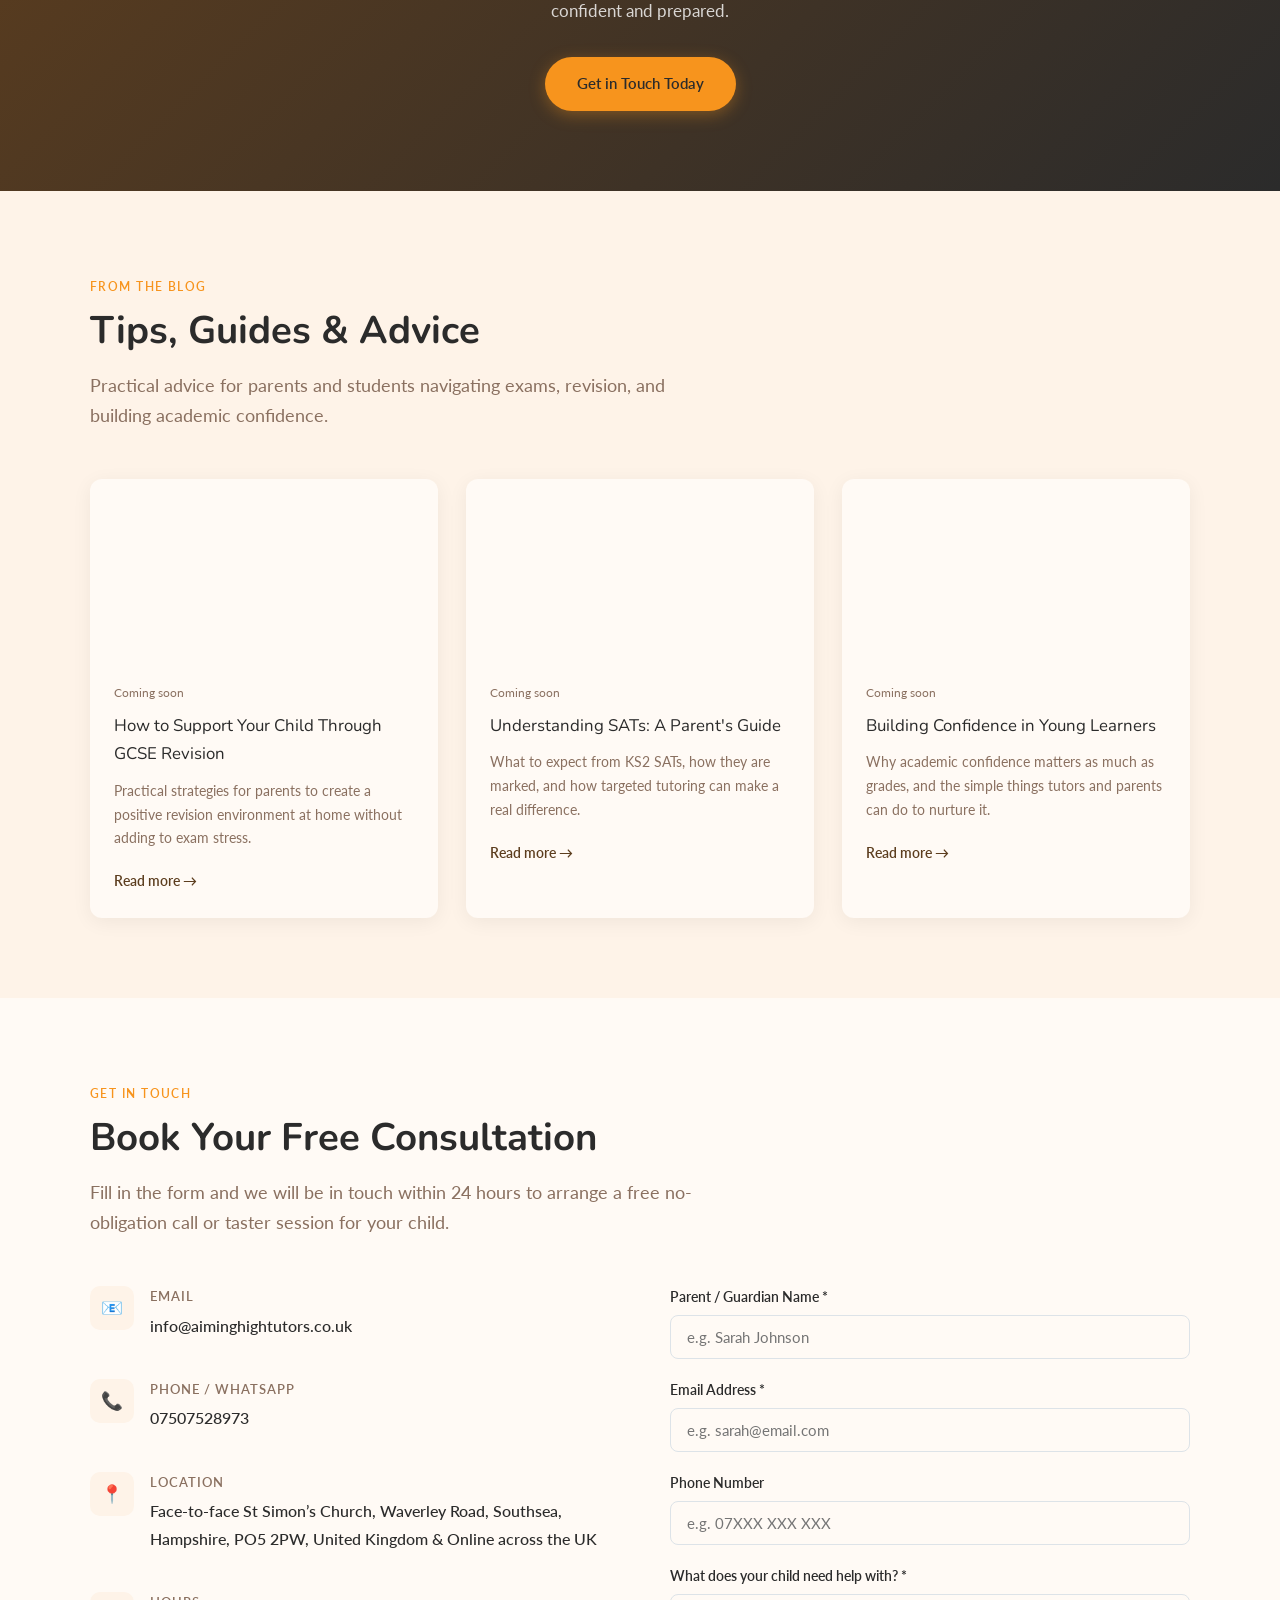
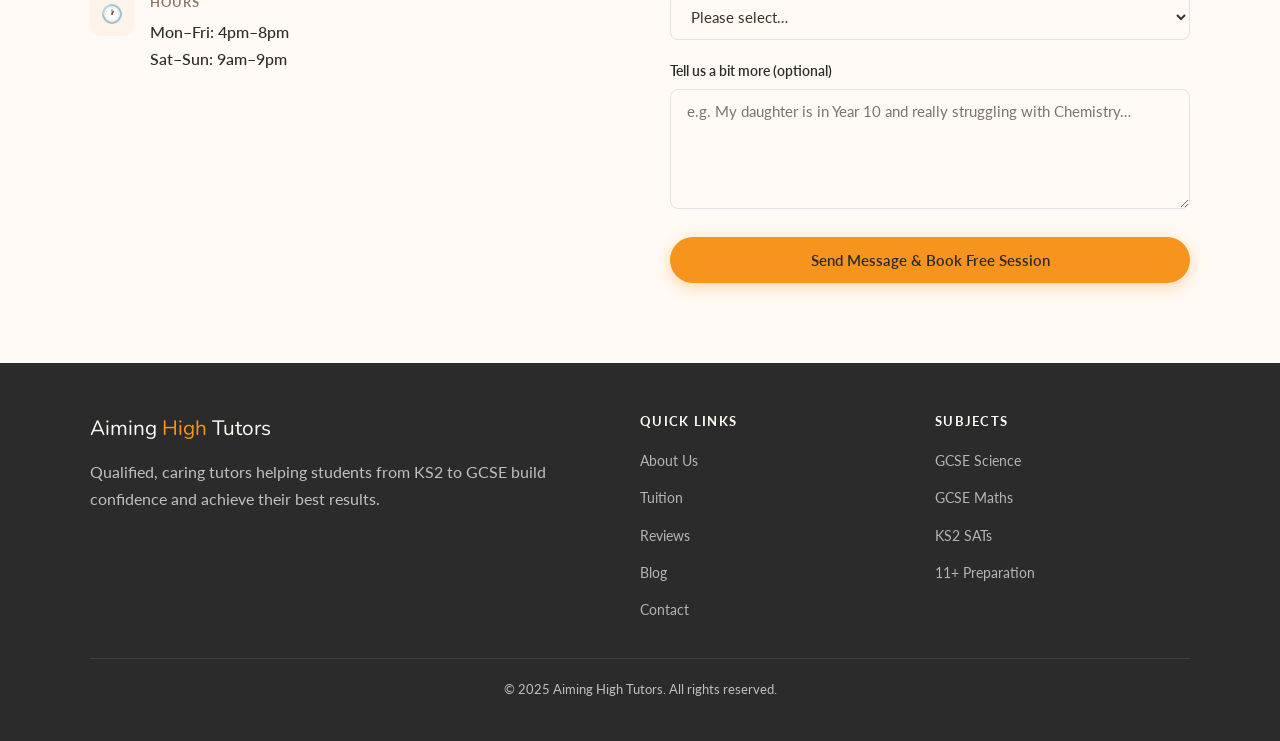
==== commit 438756af: "Fix greeting and format contact info location" ====
--- a/index.html
+++ b/index.html
@@ -991,7 +991,7 @@
           <div class="review-card__quote-mark">"</div>
           <div class="review-card__stars">★★★★★</div>
           <p class="review-card__text">
-            Good evening ma, I got my science marks back. I got a 6 in Biology,
+            Good evening, I got my science marks back. I got a 6 in Biology,
             6 in Physics and 7 in Chemistry!
           </p>
           <p class="review-card__name">GCSE Science Student</p>
@@ -1150,8 +1150,8 @@
             <div>
               <p class="contact-info__label">Location</p>
               <!-- Change this location -->
-              <p class="contact-info__value">Face-to-face St Simon’s Church, Waverley Road, Southsea, Hampshire, PO5 2PW, United Kingdom &amp; 
-                Online across the UK</p>
+              <p class="contact-info__value">Face-to-face St Simon’s Church, Waverley Road, Southsea, Hampshire, PO5 2PW, United Kingdom
+                 &amp; Online across the UK</p>
             </div>
           </div>
 
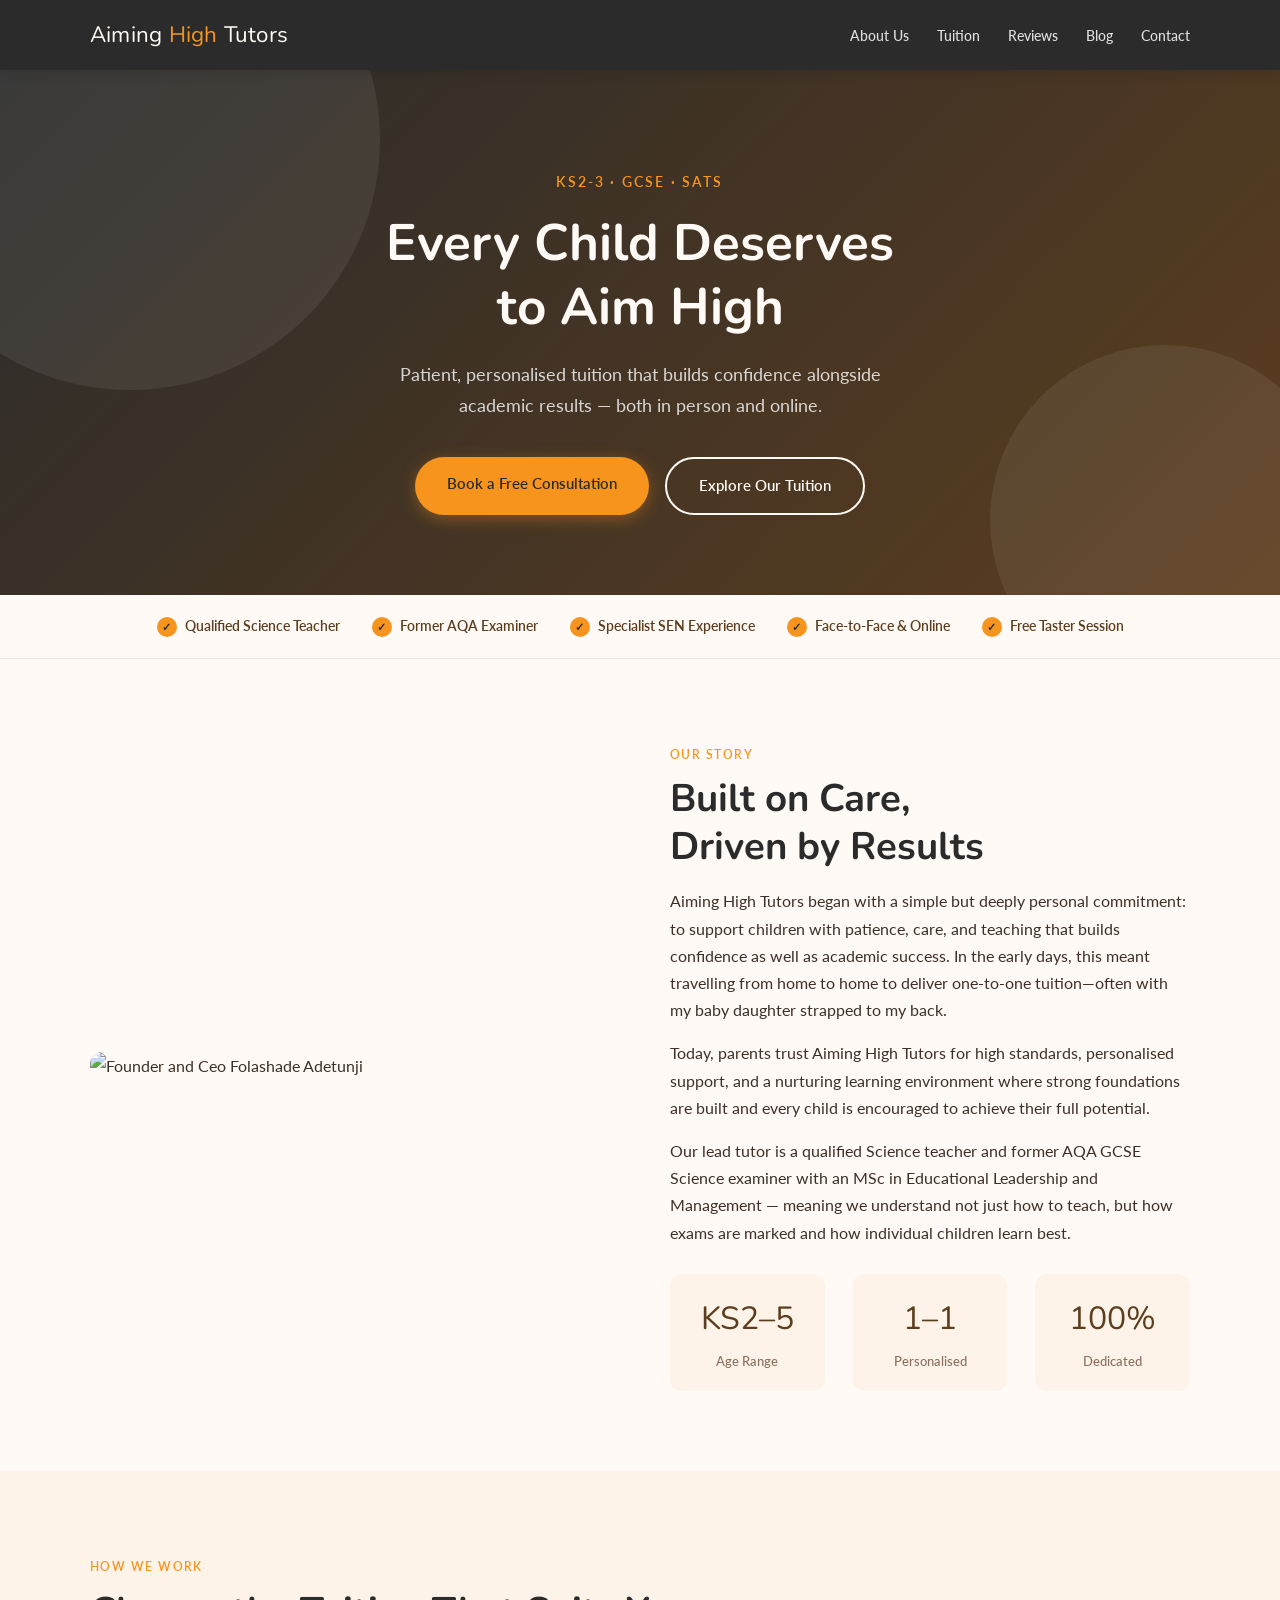
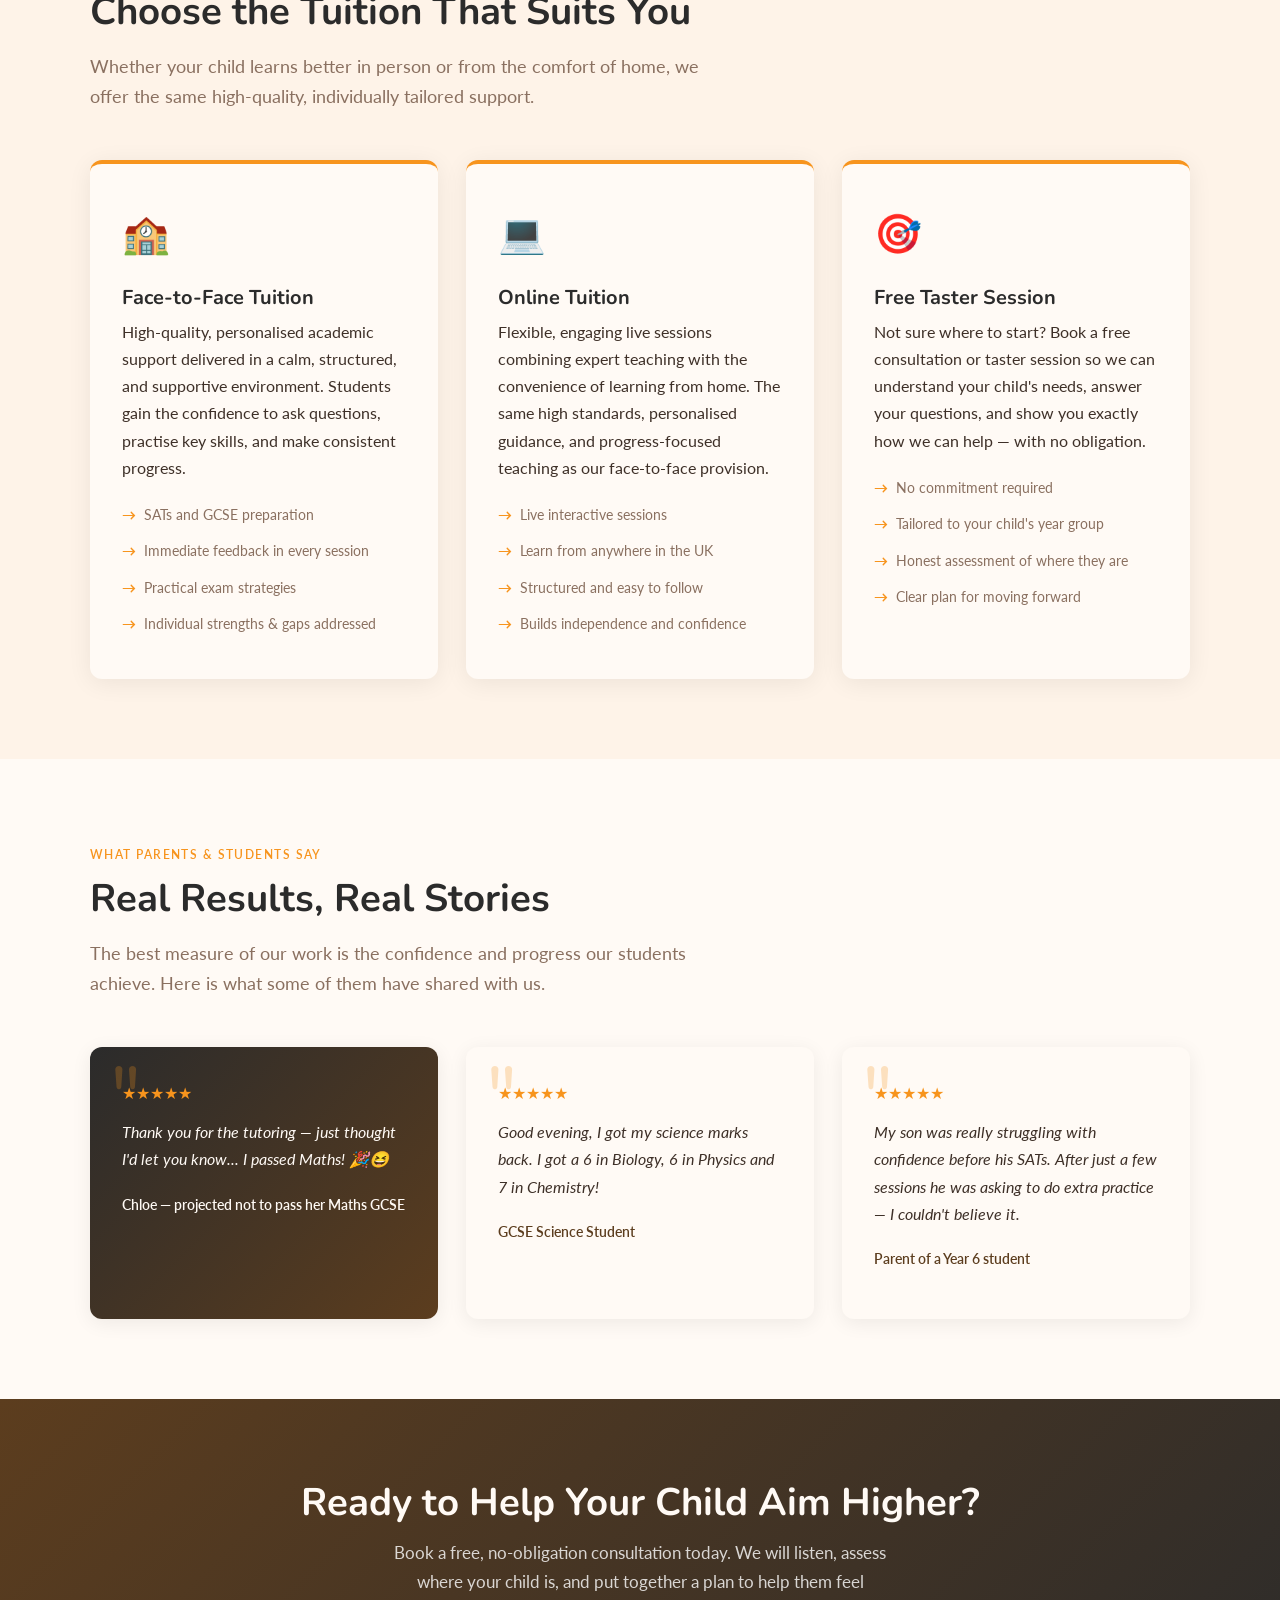
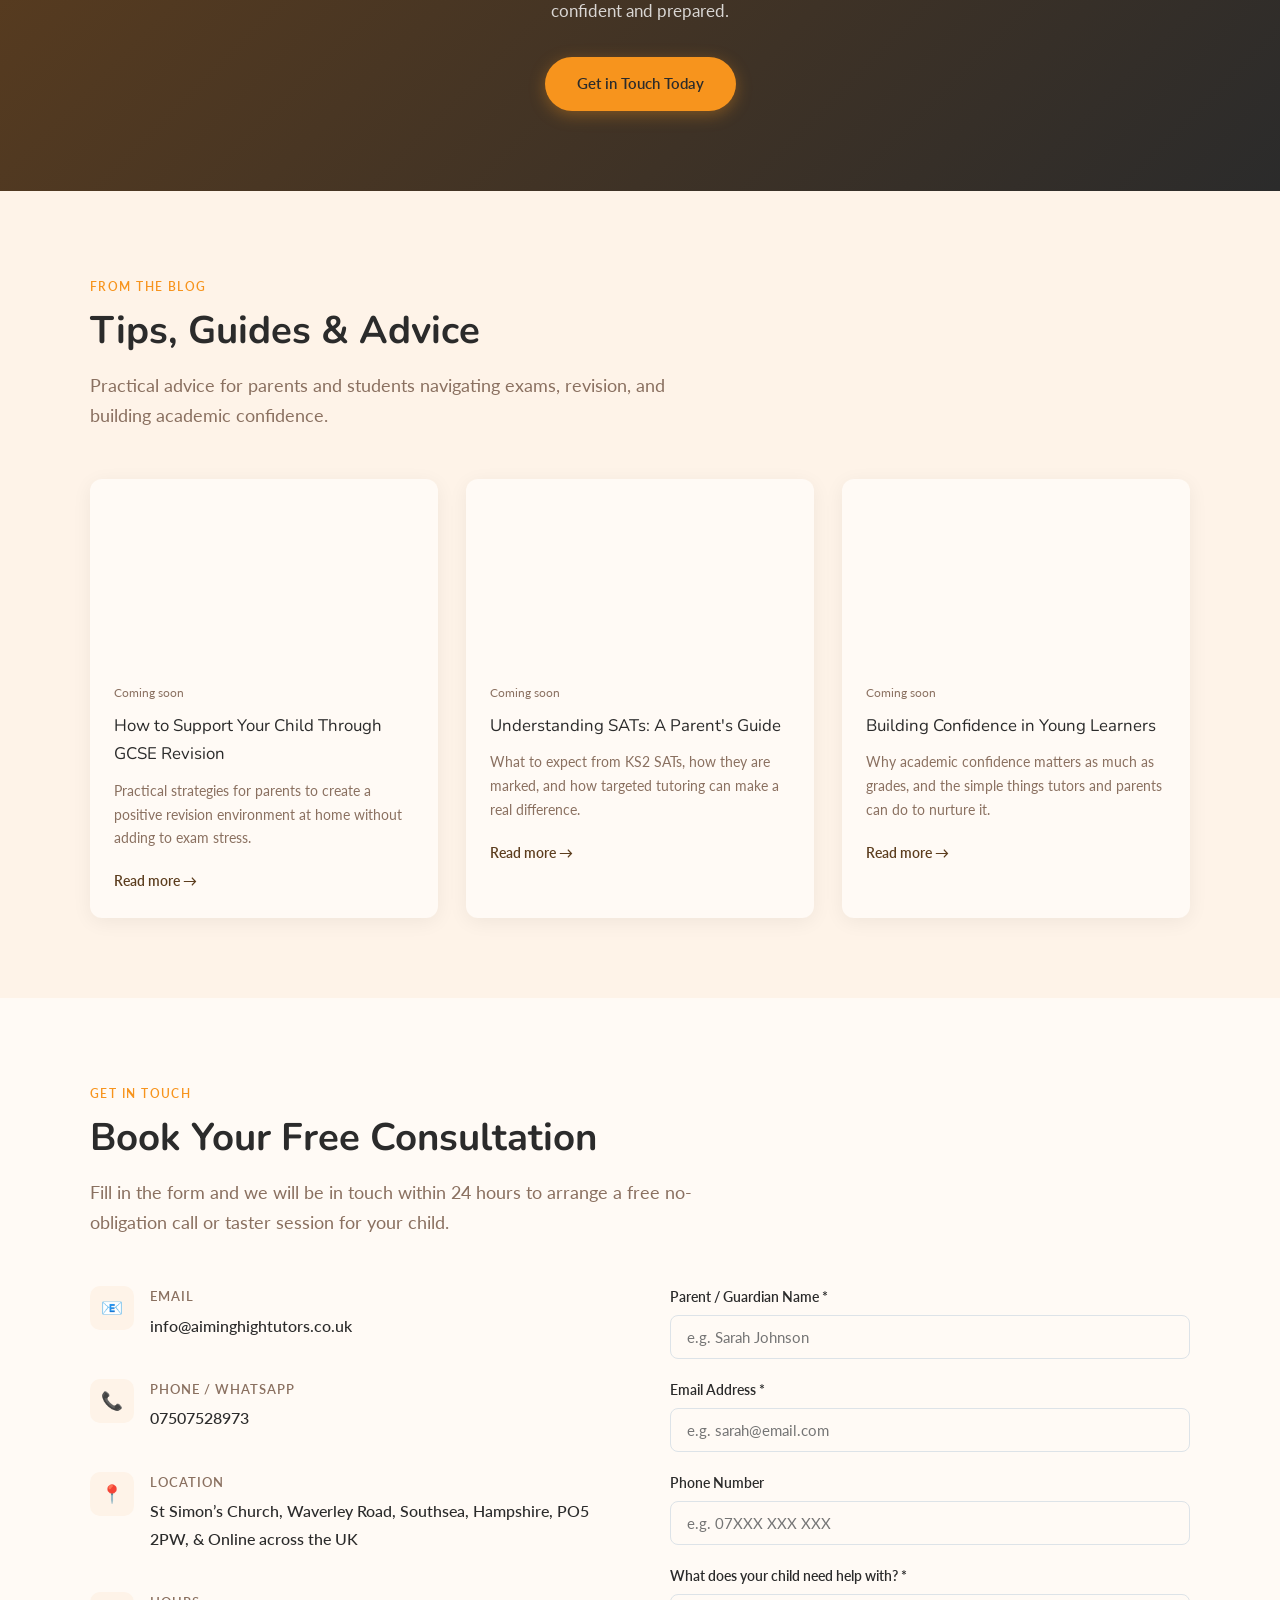
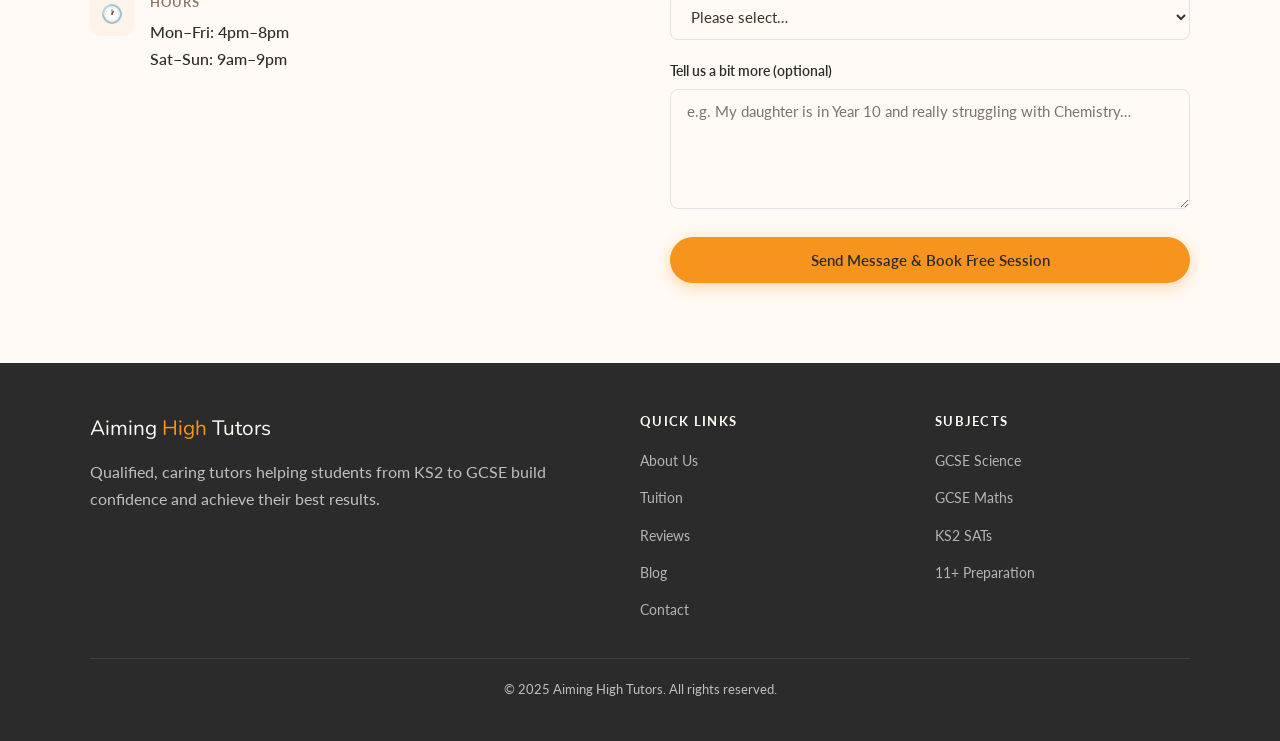
==== commit 1c0a1dc2: "Update index.html" ====
--- a/index.html
+++ b/index.html
@@ -1150,7 +1150,7 @@
             <div>
               <p class="contact-info__label">Location</p>
               <!-- Change this location -->
-              <p class="contact-info__value">Face-to-face St Simon’s Church, Waverley Road, Southsea, Hampshire, PO5 2PW, United Kingdom
+              <p class="contact-info__value">St Simon’s Church, Waverley Road, Southsea, Hampshire, PO5 2PW,
                  &amp; Online across the UK</p>
             </div>
           </div>
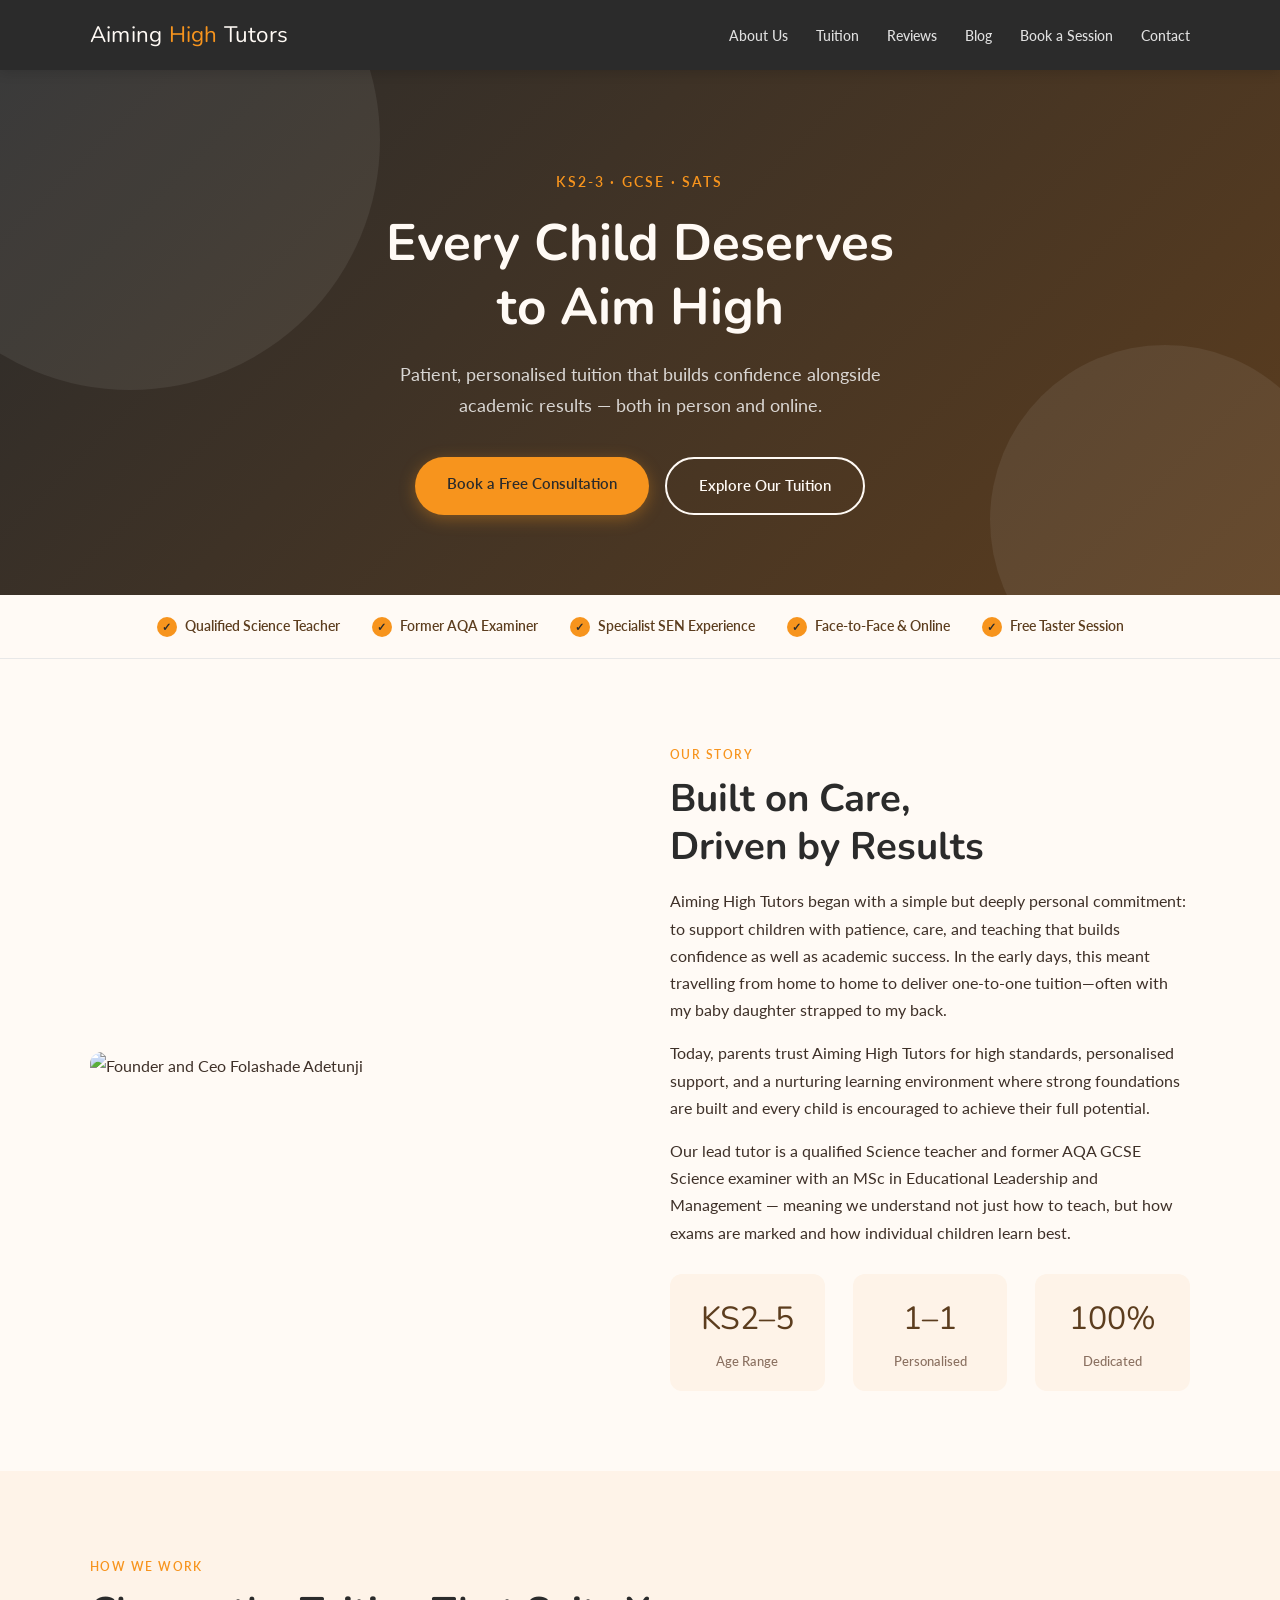
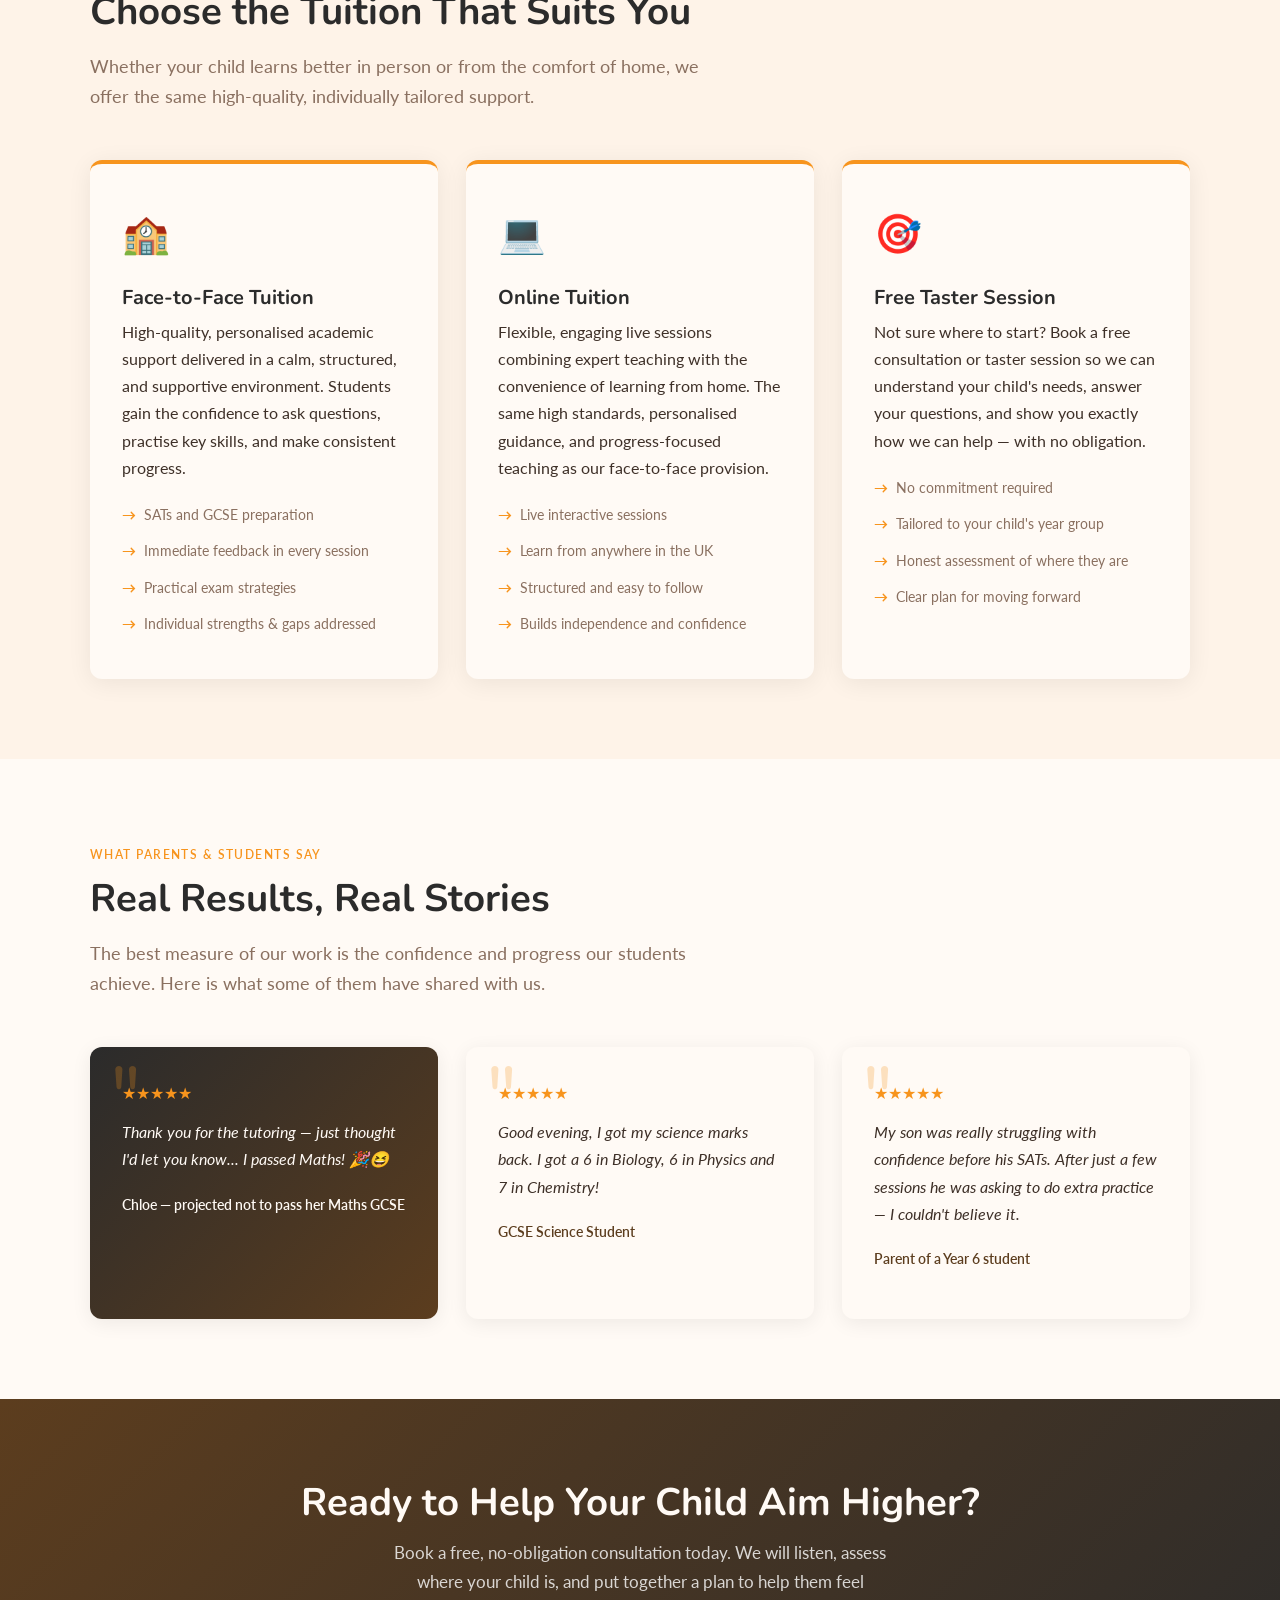
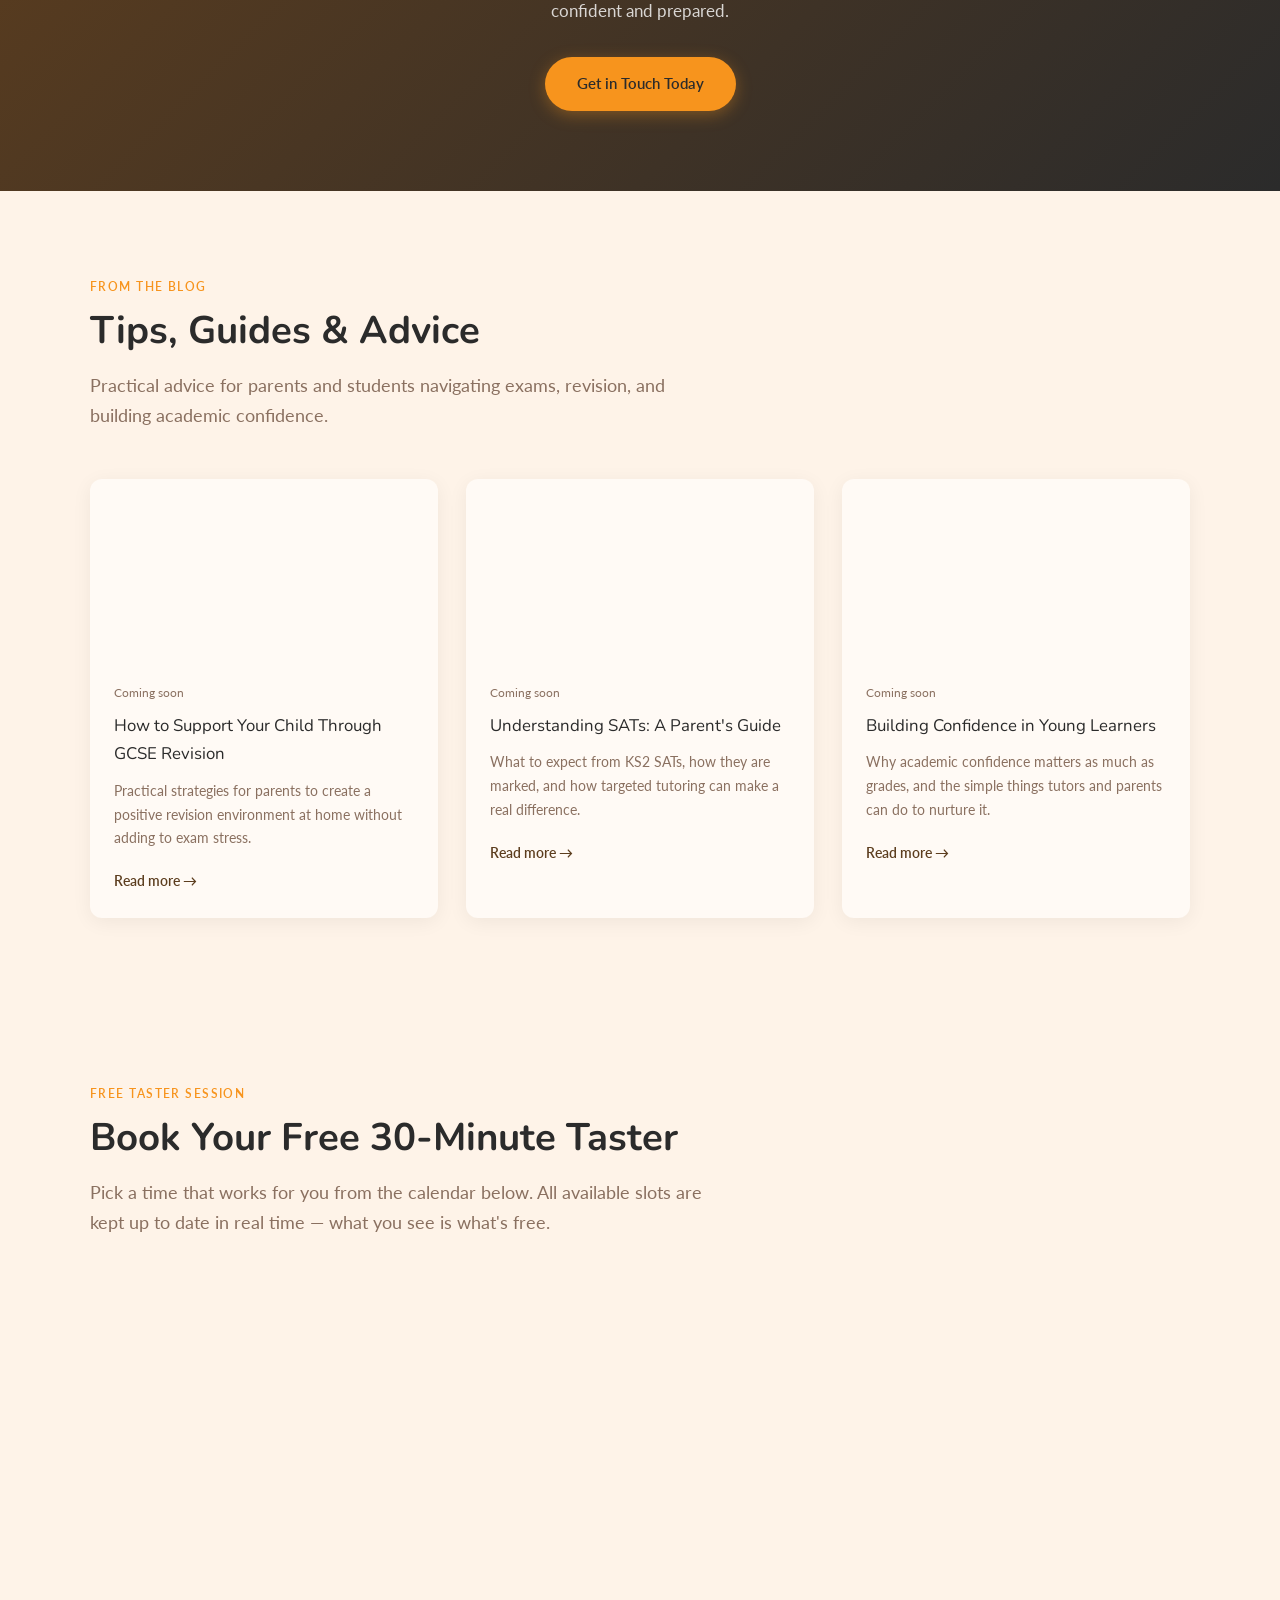
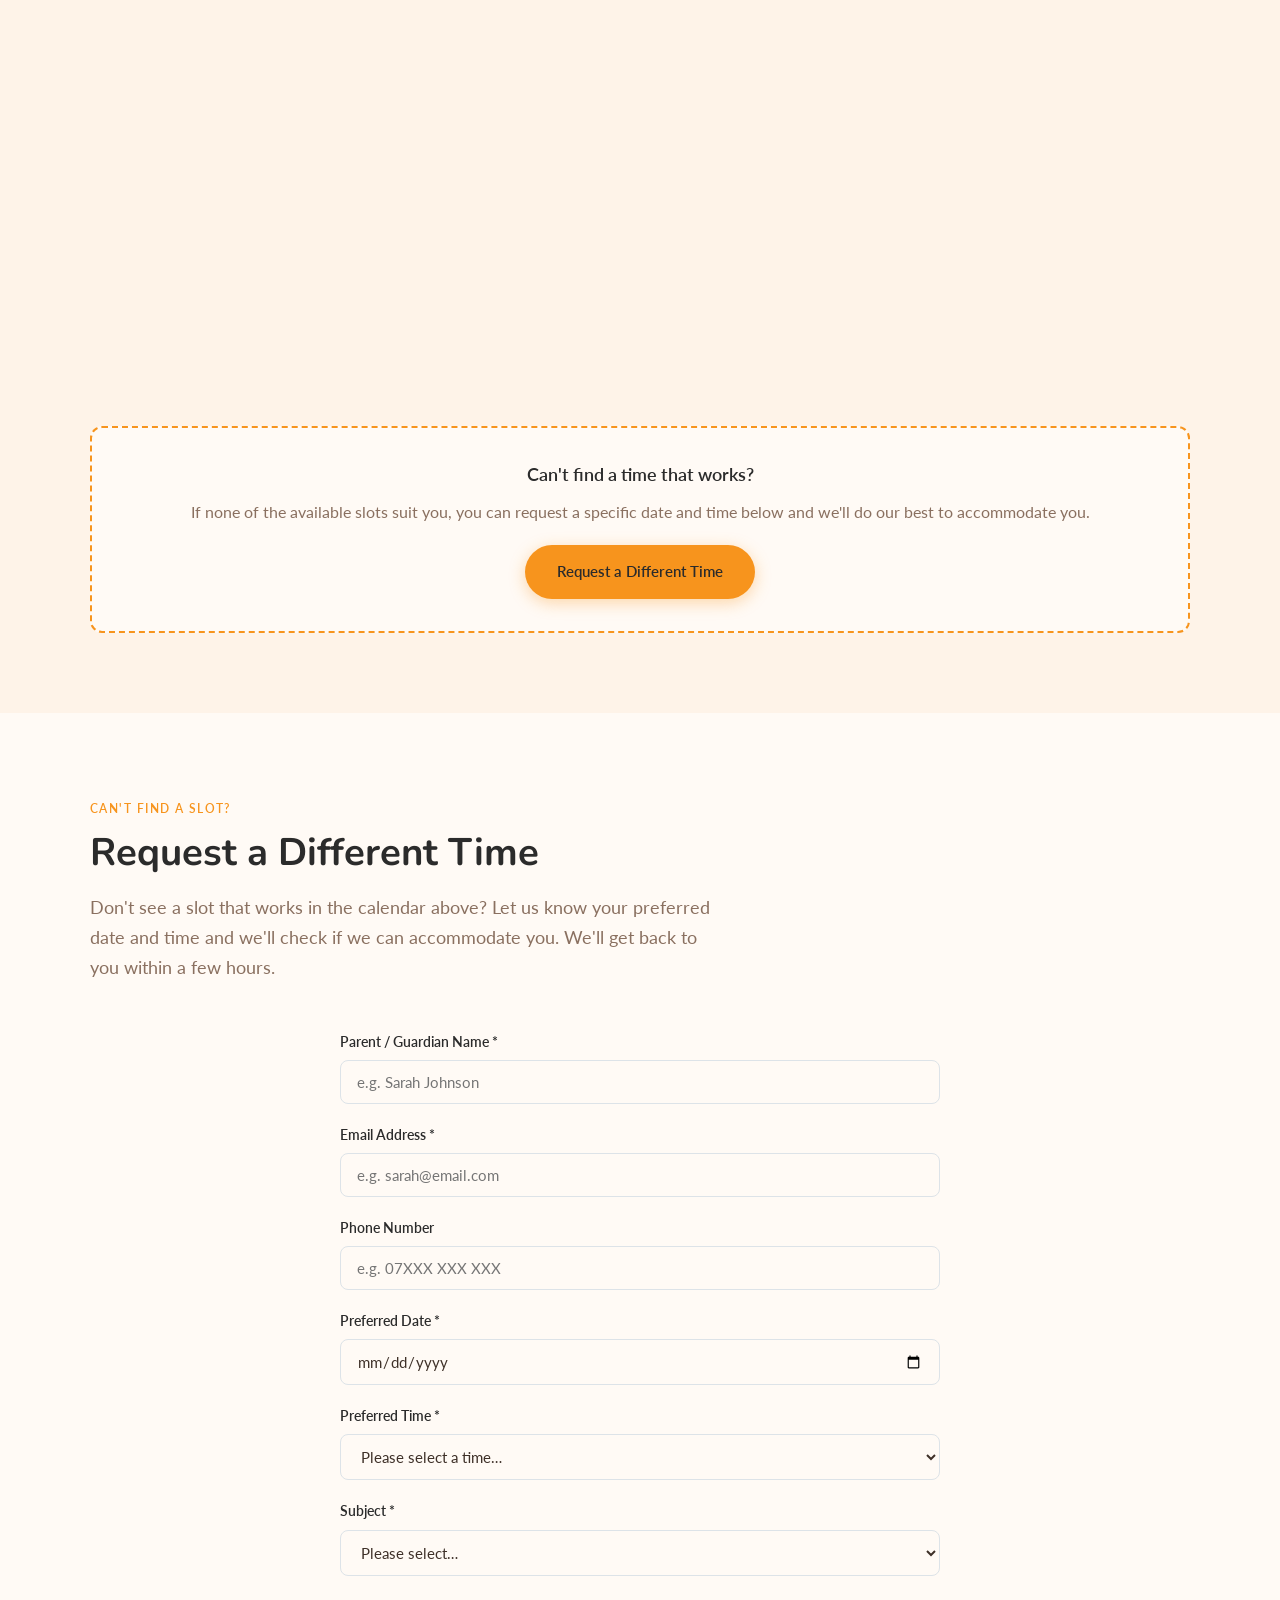
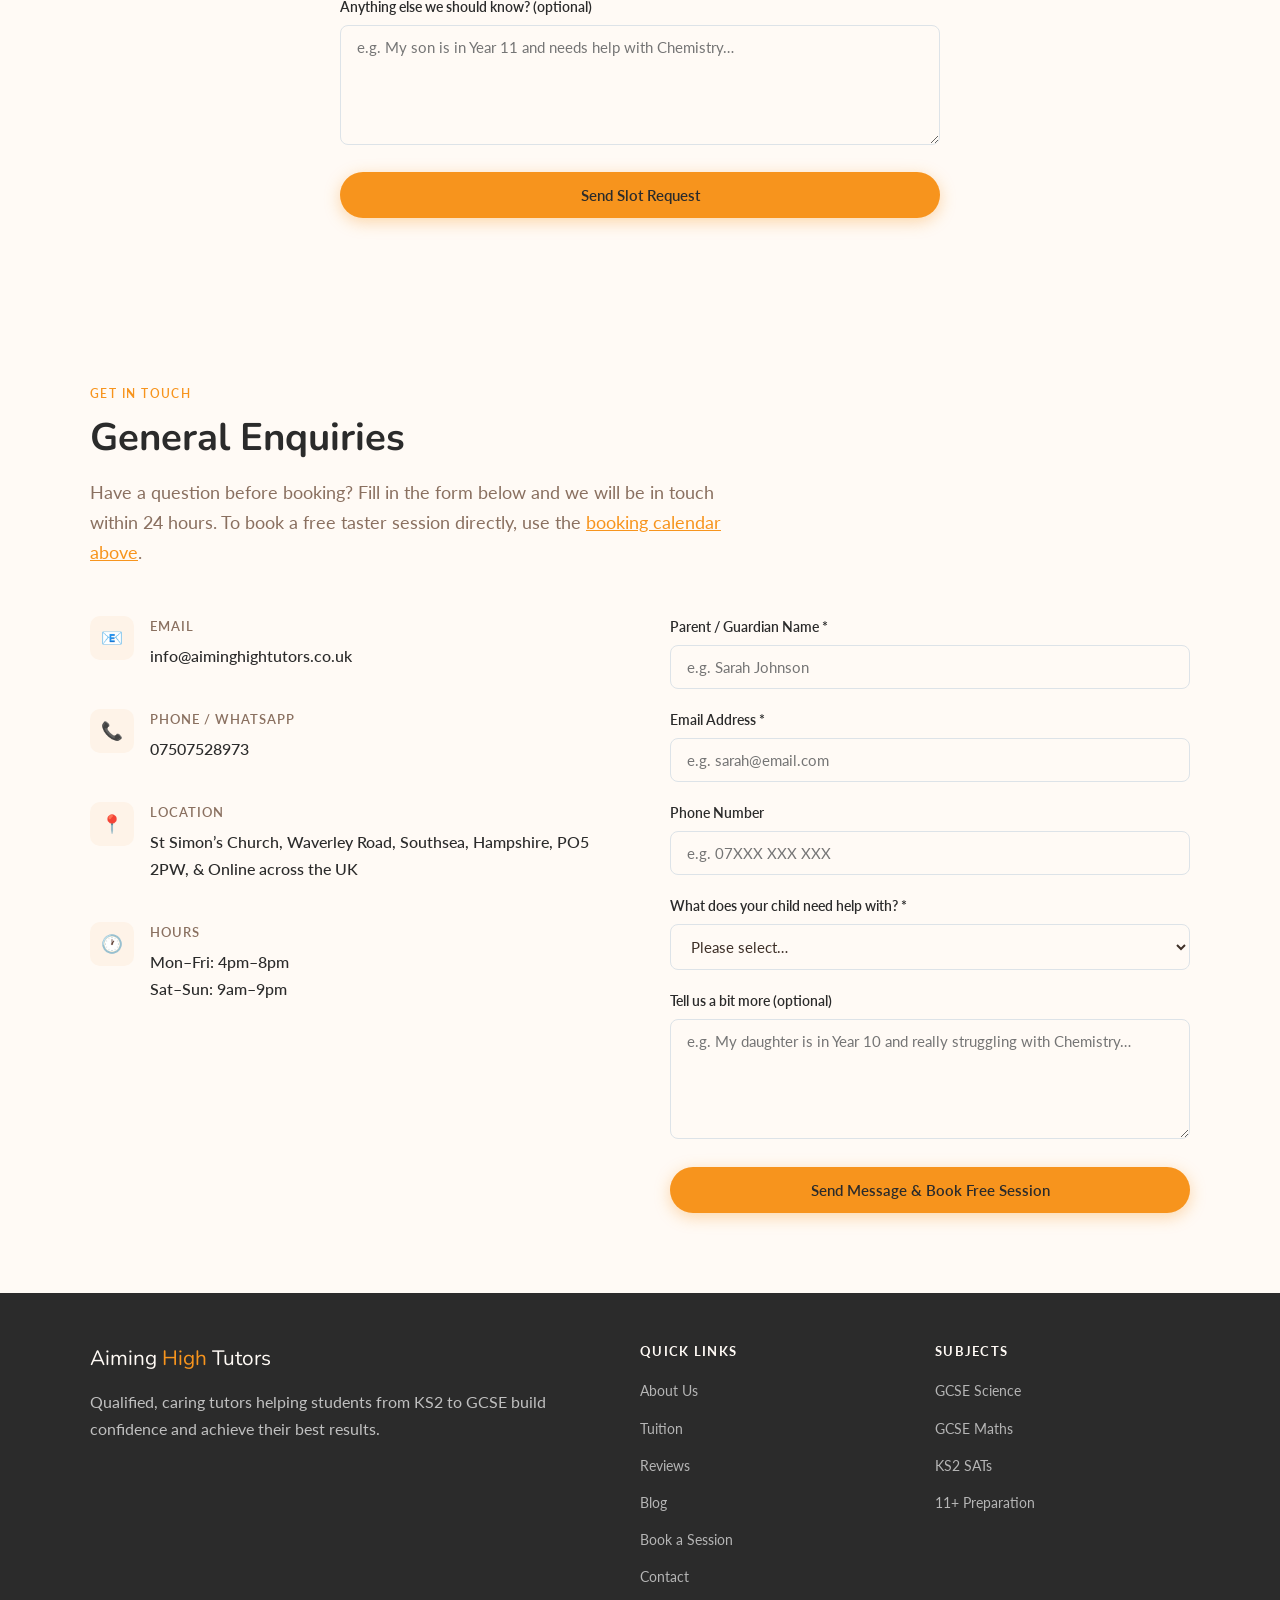
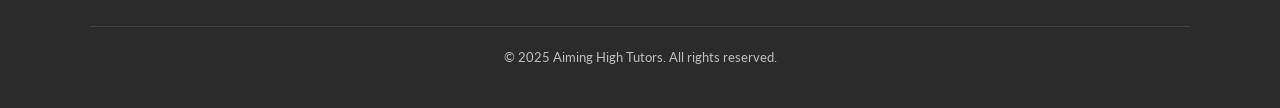
==== commit 2288022c: "Add booking section with Calendly and slot request form Added a booking section with a Calendly widg" ====
--- a/index.html
+++ b/index.html
@@ -764,6 +764,7 @@
         <li><a href="#services">Tuition</a></li>
         <li><a href="#reviews">Reviews</a></li>
         <li><a href="#blog">Blog</a></li>
+        <li><a href="#booking">Book a Session</a></li>
         <li><a href="#contact">Contact</a></li>
       </ul>
 
@@ -1108,6 +1109,173 @@
 
 
   <!-- ===================================================================
+  BOOKING SECTION — CALENDLY WIDGET
+  This section embeds the Calendly booking widget so clients can
+  book a free 30-minute taster session directly from your live calendar.
+
+  HOW TO UPDATE YOUR CALENDLY LINK:
+  1. Log into calendly.com
+  2. Go to your event type for the 30-min taster session
+  3. Click "Share" and copy your personal Calendly URL
+  4. Replace the data-url value below with your URL
+  =================================================================== -->
+  <section id="booking" class="section section--cream">
+    <div class="container">
+
+      <span class="section-label">Free Taster Session</span>
+      <h2>Book Your Free 30-Minute Taster</h2>
+      <p class="section-intro">
+        Pick a time that works for you from the calendar below. All available
+        slots are kept up to date in real time — what you see is what's free.
+      </p>
+
+      <!-- CALENDLY INLINE WIDGET
+      Replace PASTE_YOUR_CALENDLY_URL_HERE with your Calendly event link.
+      Example: https://calendly.com/yourname/taster-session
+      The widget will show your live availability automatically. -->
+      <div
+        class="calendly-inline-widget"
+        data-url="https://calendly.com/folashade-aiminghightutors/30min"
+        style="min-width:320px; height:700px; border-radius:12px; overflow:hidden;">
+      </div>
+      <script type="text/javascript" src="https://assets.calendly.com/assets/external/widget.js" async></script>
+
+      <!-- ---------------------------------------------------------------
+      CAN'T SEE A SLOT THAT WORKS?
+      This prompt sits below the calendar and directs parents to the
+      slot request form in the section below.
+      --------------------------------------------------------------- -->
+      <div style="
+        text-align: center;
+        margin-top: 40px;
+        padding: 32px;
+        background: var(--color-white);
+        border-radius: var(--radius);
+        border: 2px dashed var(--color-accent);">
+        <p style="font-size:1.1rem; font-weight:600; color:var(--color-dark); margin-bottom:8px;">
+          Can't find a time that works?
+        </p>
+        <p style="color:var(--color-muted); margin-bottom:20px;">
+          If none of the available slots suit you, you can request a specific
+          date and time below and we'll do our best to accommodate you.
+        </p>
+        <a href="#slot-request" class="btn">Request a Different Time</a>
+      </div>
+
+    </div>
+  </section>
+
+
+  <!-- ===================================================================
+  SLOT REQUEST SECTION
+  For clients who cannot find a suitable slot in Calendly.
+  Submissions go to Formspree which triggers a Telegram notification to you.
+  You then approve or decline via your Telegram bot, which emails the client.
+
+  This uses a SEPARATE Formspree form from the main contact form.
+  HOW TO SET UP:
+  See SETUP_INSTRUCTIONS.txt — Step 3: Create a second Formspree form
+  and replace PASTE_SLOT_REQUEST_FORMSPREE_URL_HERE below.
+  =================================================================== -->
+  <section id="slot-request" class="section">
+    <div class="container">
+
+      <span class="section-label">Can't Find a Slot?</span>
+      <h2>Request a Different Time</h2>
+      <p class="section-intro">
+        Don't see a slot that works in the calendar above? Let us know your
+        preferred date and time and we'll check if we can accommodate you.
+        We'll get back to you within a few hours.
+      </p>
+
+      <div style="max-width: 600px; margin: 0 auto;">
+        <div class="contact-form" id="slot-request-form-wrapper">
+          <form id="slot-request-form">
+
+            <!-- Name field -->
+            <div class="form__group">
+              <label class="form__label" for="sr-name">Parent / Guardian Name *</label>
+              <input class="form__input" type="text" id="sr-name" name="name"
+                     placeholder="e.g. Sarah Johnson" required />
+            </div>
+
+            <!-- Email field -->
+            <div class="form__group">
+              <label class="form__label" for="sr-email">Email Address *</label>
+              <input class="form__input" type="email" id="sr-email" name="email"
+                     placeholder="e.g. sarah@email.com" required />
+            </div>
+
+            <!-- Phone field -->
+            <div class="form__group">
+              <label class="form__label" for="sr-phone">Phone Number</label>
+              <input class="form__input" type="tel" id="sr-phone" name="phone"
+                     placeholder="e.g. 07XXX XXX XXX" />
+            </div>
+
+            <!-- Preferred date -->
+            <div class="form__group">
+              <label class="form__label" for="sr-date">Preferred Date *</label>
+              <input class="form__input" type="date" id="sr-date" name="preferred_date" required />
+            </div>
+
+            <!-- Preferred time -->
+            <div class="form__group">
+              <label class="form__label" for="sr-time">Preferred Time *</label>
+              <select class="form__select" id="sr-time" name="preferred_time" required>
+                <option value="" disabled selected>Please select a time…</option>
+                <option>3:00pm</option>
+                <option>3:30pm</option>
+                <option>4:00pm</option>
+                <option>4:30pm</option>
+                <option>5:00pm</option>
+                <option>5:30pm</option>
+                <option>6:00pm</option>
+                <option>6:30pm</option>
+                <option>7:00pm</option>
+                <option>7:30pm</option>
+                <option>8:00pm</option>
+              </select>
+            </div>
+
+            <!-- Subject dropdown -->
+            <div class="form__group">
+              <label class="form__label" for="sr-subject">Subject *</label>
+              <select class="form__select" id="sr-subject" name="subject" required>
+                <option value="" disabled selected>Please select…</option>
+                <option>KS2 / SATs — Maths</option>
+                <option>KS2 / SATs — English</option>
+                <option>GCSE Science</option>
+                <option>GCSE Maths</option>
+                <option>GCSE English</option>
+                <option>General study skills / confidence</option>
+                <option>Other</option>
+              </select>
+            </div>
+
+            <!-- Optional message -->
+            <div class="form__group">
+              <label class="form__label" for="sr-message">Anything else we should know? (optional)</label>
+              <textarea class="form__textarea" id="sr-message" name="message"
+                        placeholder="e.g. My son is in Year 11 and needs help with Chemistry…"></textarea>
+            </div>
+
+            <!-- Hidden field to identify this as a slot request in Formspree/Telegram -->
+            <input type="hidden" name="form_type" value="Slot Request" />
+            <input type="hidden" name="subject" value="New Slot Request from {{name}}" />
+
+            <button type="submit" class="btn" style="width:100%; text-align:center;">
+              Send Slot Request
+            </button>
+
+          </form>
+        </div>
+      </div>
+    </div>
+  </section>
+
+
+  <!-- ===================================================================
   CONTACT SECTION
   Left: contact information. Right: contact form.
   Update the email, phone and location in the .contact-info__value spans.
@@ -1116,10 +1284,11 @@
     <div class="container">
 
       <span class="section-label">Get in Touch</span>
-      <h2>Book Your Free Consultation</h2>
+      <h2>General Enquiries</h2>
       <p class="section-intro">
-        Fill in the form and we will be in touch within 24 hours to arrange a
-        free no-obligation call or taster session for your child.
+        Have a question before booking? Fill in the form below and we will
+        be in touch within 24 hours. To book a free taster session directly,
+        use the <a href="#booking" style="color:var(--color-accent);">booking calendar above</a>.
       </p>
 
       <div class="contact-grid">
@@ -1258,6 +1427,7 @@
             <li><a href="#services">Tuition</a></li>
             <li><a href="#reviews">Reviews</a></li>
             <li><a href="#blog">Blog</a></li>
+            <li><a href="#booking">Book a Session</a></li>
             <li><a href="#contact">Contact</a></li>
           </ul>
         </div>
@@ -1413,6 +1583,99 @@
       });
     });
 
+    /* ------------------------------------------------------------------
+    PART 3 — SLOT REQUEST FORM SUBMISSION VIA FORMSPREE
+    This is a separate form from the main contact form.
+    Submissions go to a second Formspree endpoint which triggers
+    a Telegram notification to you via the Formspree Telegram plugin.
+    Your Telegram bot then handles the approve/decline flow.
+
+    TO SET UP:
+    1. Create a second form at formspree.io
+    2. Connect the Telegram plugin on that form's dashboard
+    3. Replace PASTE_SLOT_REQUEST_FORMSPREE_URL_HERE below with your URL
+    ------------------------------------------------------------------ */
+
+    var SLOT_REQUEST_URL = 'PASTE_SLOT_REQUEST_FORMSPREE_URL_HERE';
+
+    document.addEventListener('DOMContentLoaded', function () {
+      var slotForm = document.getElementById('slot-request-form');
+      if (!slotForm) return;
+
+      slotForm.addEventListener('submit', function (e) {
+        e.preventDefault();
+
+        var nameVal    = document.getElementById('sr-name').value.trim();
+        var emailVal   = document.getElementById('sr-email').value.trim();
+        var phoneVal   = document.getElementById('sr-phone').value.trim();
+        var dateVal    = document.getElementById('sr-date').value;
+        var timeVal    = document.getElementById('sr-time').value;
+        var subjectVal = document.getElementById('sr-subject').value;
+        var messageVal = document.getElementById('sr-message').value.trim();
+
+        if (!nameVal || !emailVal || !dateVal || !timeVal || !subjectVal) {
+          alert('Please fill in all required fields before submitting.');
+          return;
+        }
+
+        var btn = slotForm.querySelector('button[type="submit"]');
+        var originalHTML = btn.innerHTML;
+        btn.innerHTML = 'Sending&hellip;';
+        btn.disabled = true;
+
+        var payload = {
+          form_type:      'Slot Request',
+          name:           nameVal,
+          email:          emailVal,
+          phone:          phoneVal   || 'Not provided',
+          preferred_date: dateVal,
+          preferred_time: timeVal,
+          subject:        subjectVal,
+          message:        messageVal || 'No additional message',
+          timestamp:      new Date().toLocaleString('en-GB')
+        };
+
+        fetch(SLOT_REQUEST_URL, {
+          method:  'POST',
+          headers: {
+            'Content-Type': 'application/json',
+            'Accept':       'application/json'
+          },
+          body: JSON.stringify(payload)
+        })
+        .then(function(res) {
+          if (!res.ok) throw new Error('Server returned ' + res.status);
+          return res.json();
+        })
+        .then(function() {
+          var firstName = nameVal.split(' ')[0];
+          var wrapper = document.getElementById('slot-request-form-wrapper');
+          wrapper.innerHTML =
+            '<div style="text-align:center;padding:52px 24px;">' +
+            '<div style="font-size:4rem;margin-bottom:16px;line-height:1;">📅</div>' +
+            '<h3 style="color:#2B2B2B;font-family:Nunito,sans-serif;' +
+                'font-size:1.7rem;margin-bottom:14px;">' +
+            'Request received, ' + firstName + '!</h3>' +
+            '<p style="color:#8a7060;font-size:1.05rem;max-width:420px;' +
+                'margin:0 auto;line-height:1.6;">' +
+            'We have received your slot request and will get back to you within a few hours ' +
+            'to confirm whether we can accommodate your preferred time.</p>' +
+            '</div>';
+        })
+        .catch(function(err) {
+          console.error('Slot request error:', err);
+          btn.innerHTML = originalHTML;
+          btn.disabled = false;
+          alert(
+            'There was a problem sending your request.\n\n' +
+            'Please email us directly at info@aiminghightutors.co.uk\n\n' +
+            'Error: ' + err.message
+          );
+        });
+
+      });
+    });
+
   </script>
 
 </body>
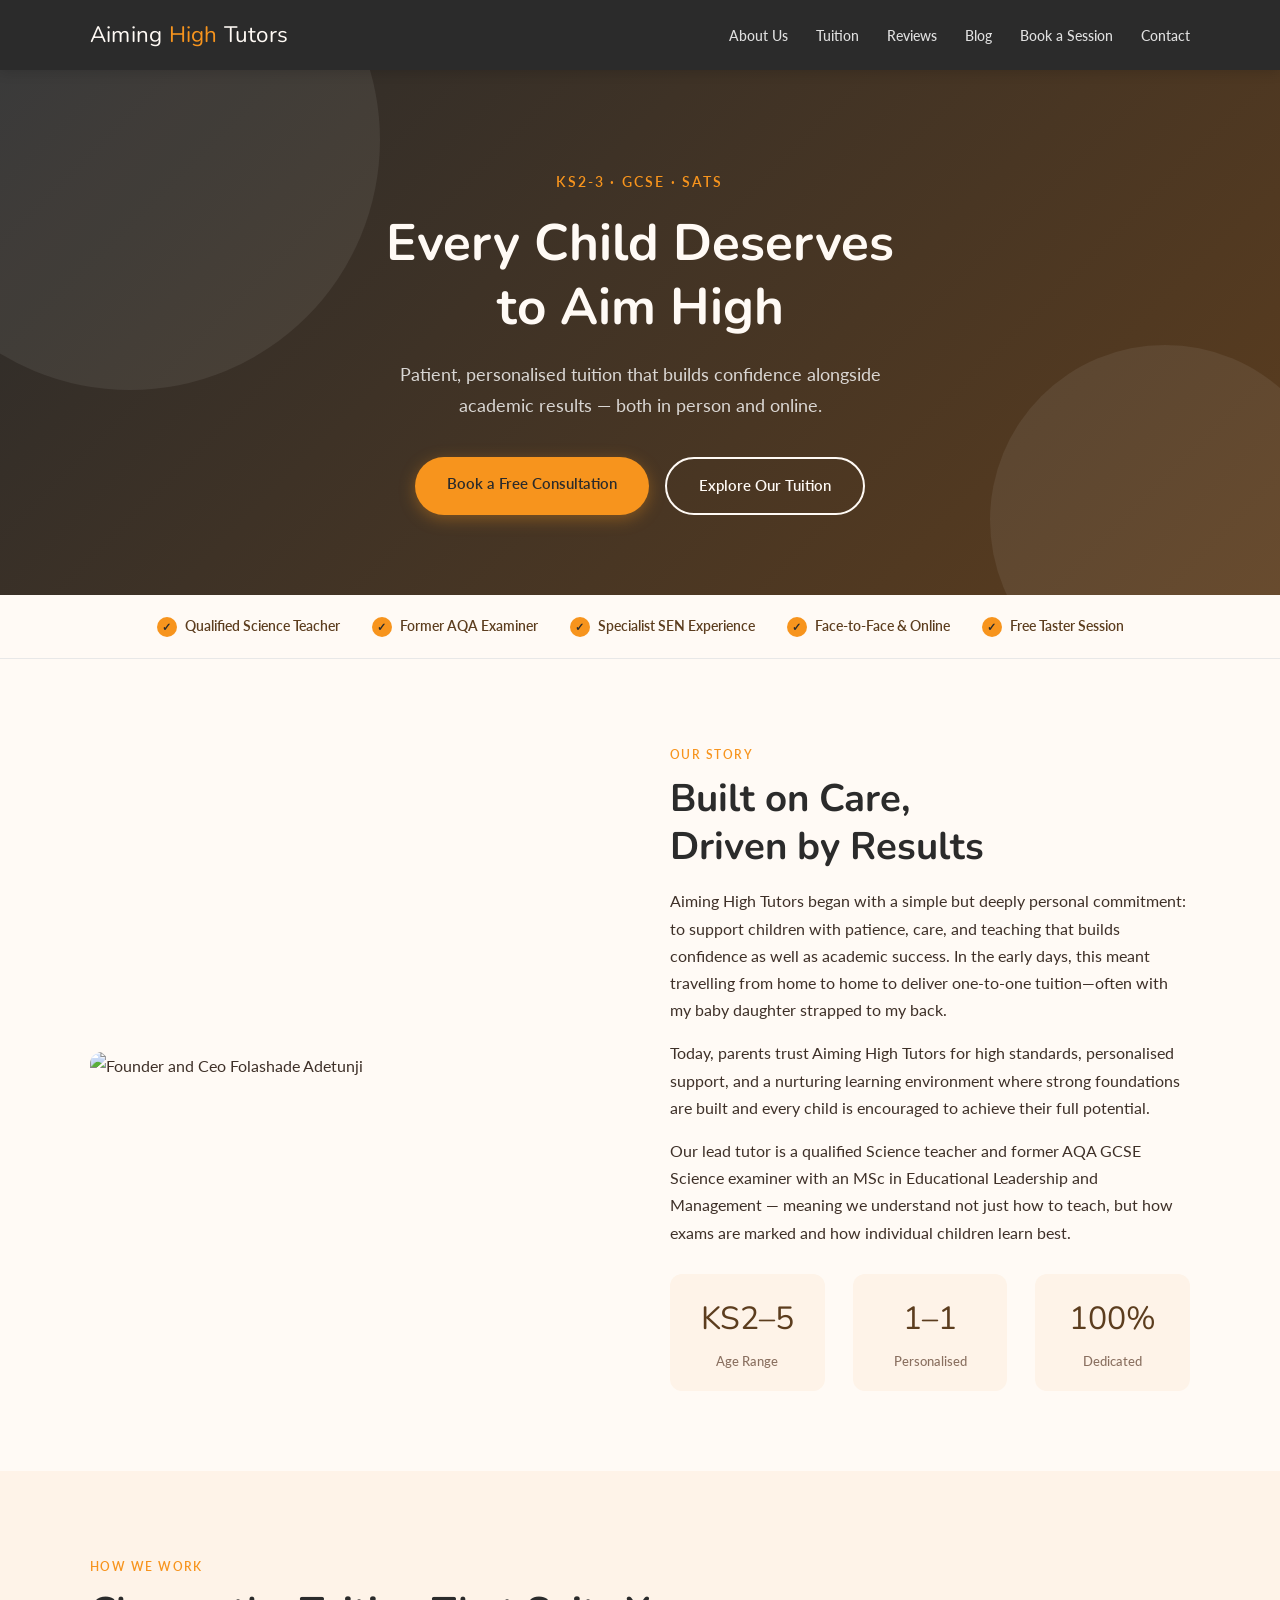
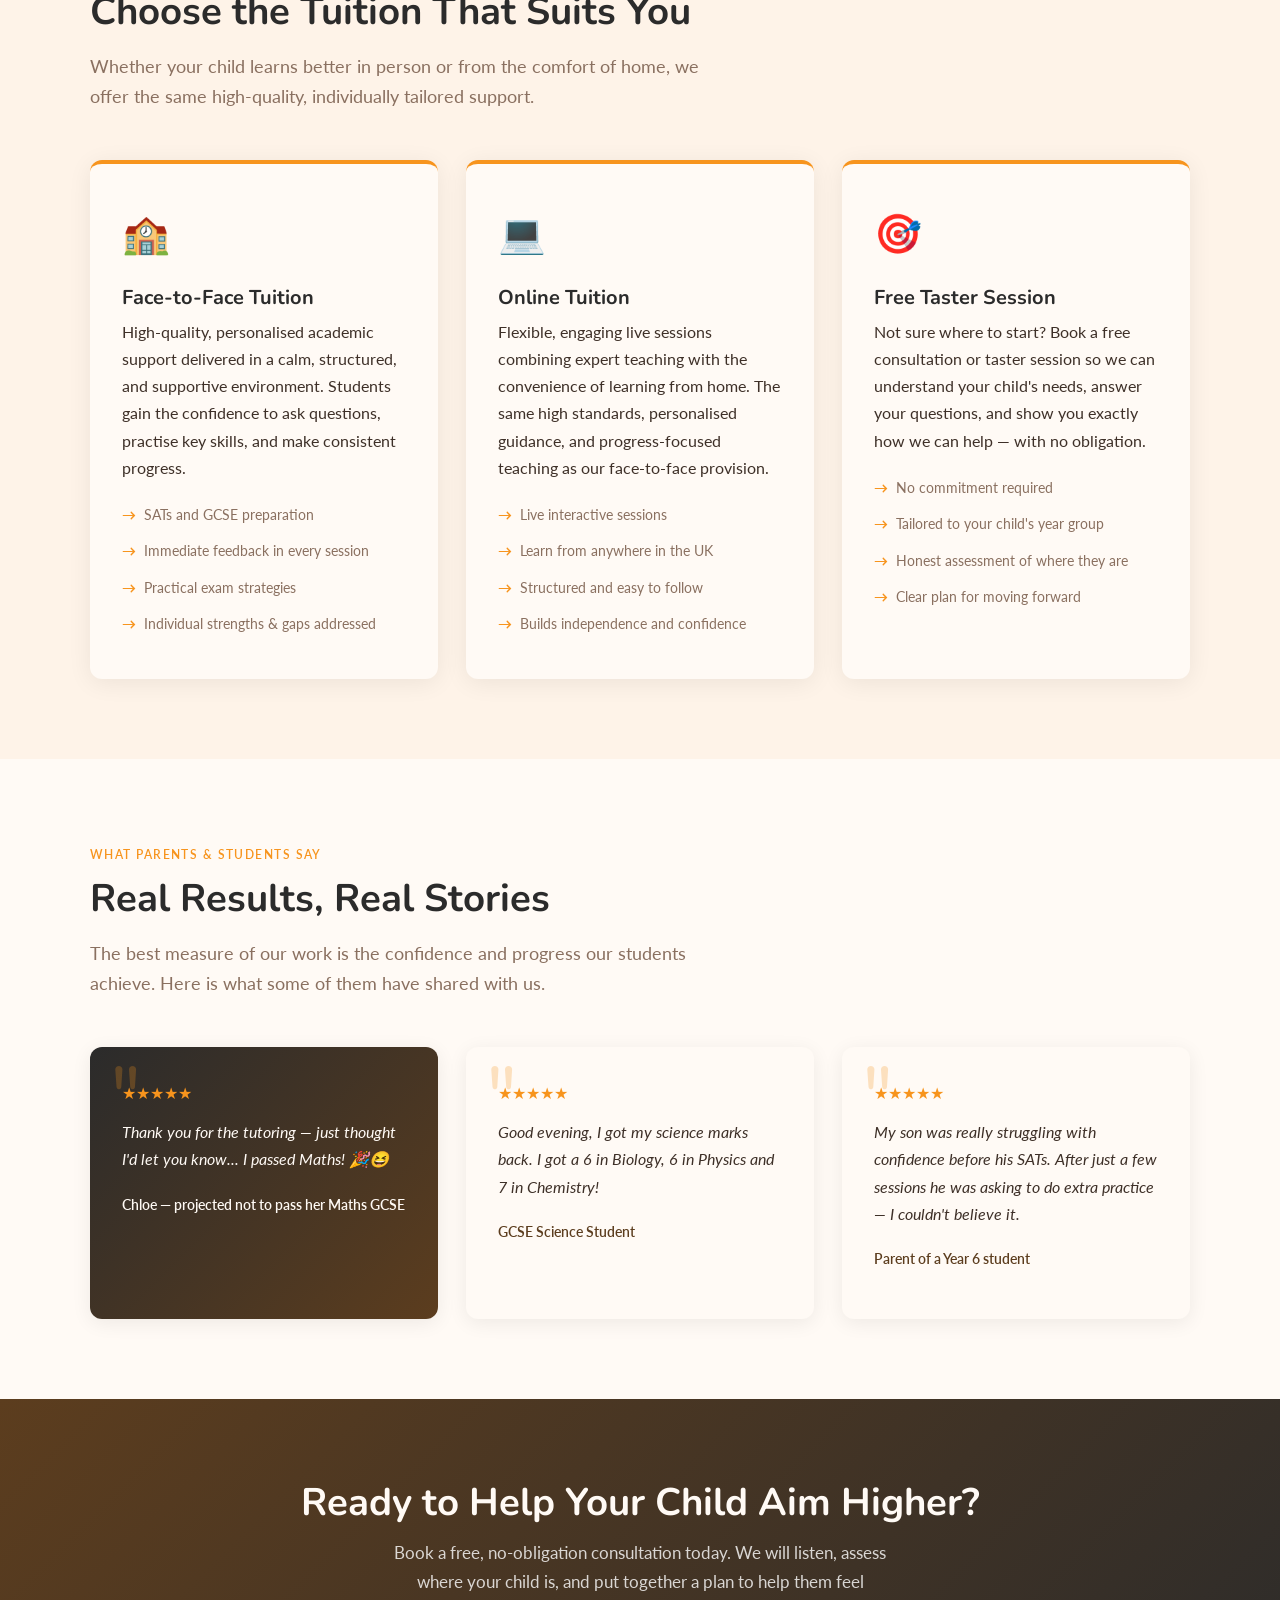
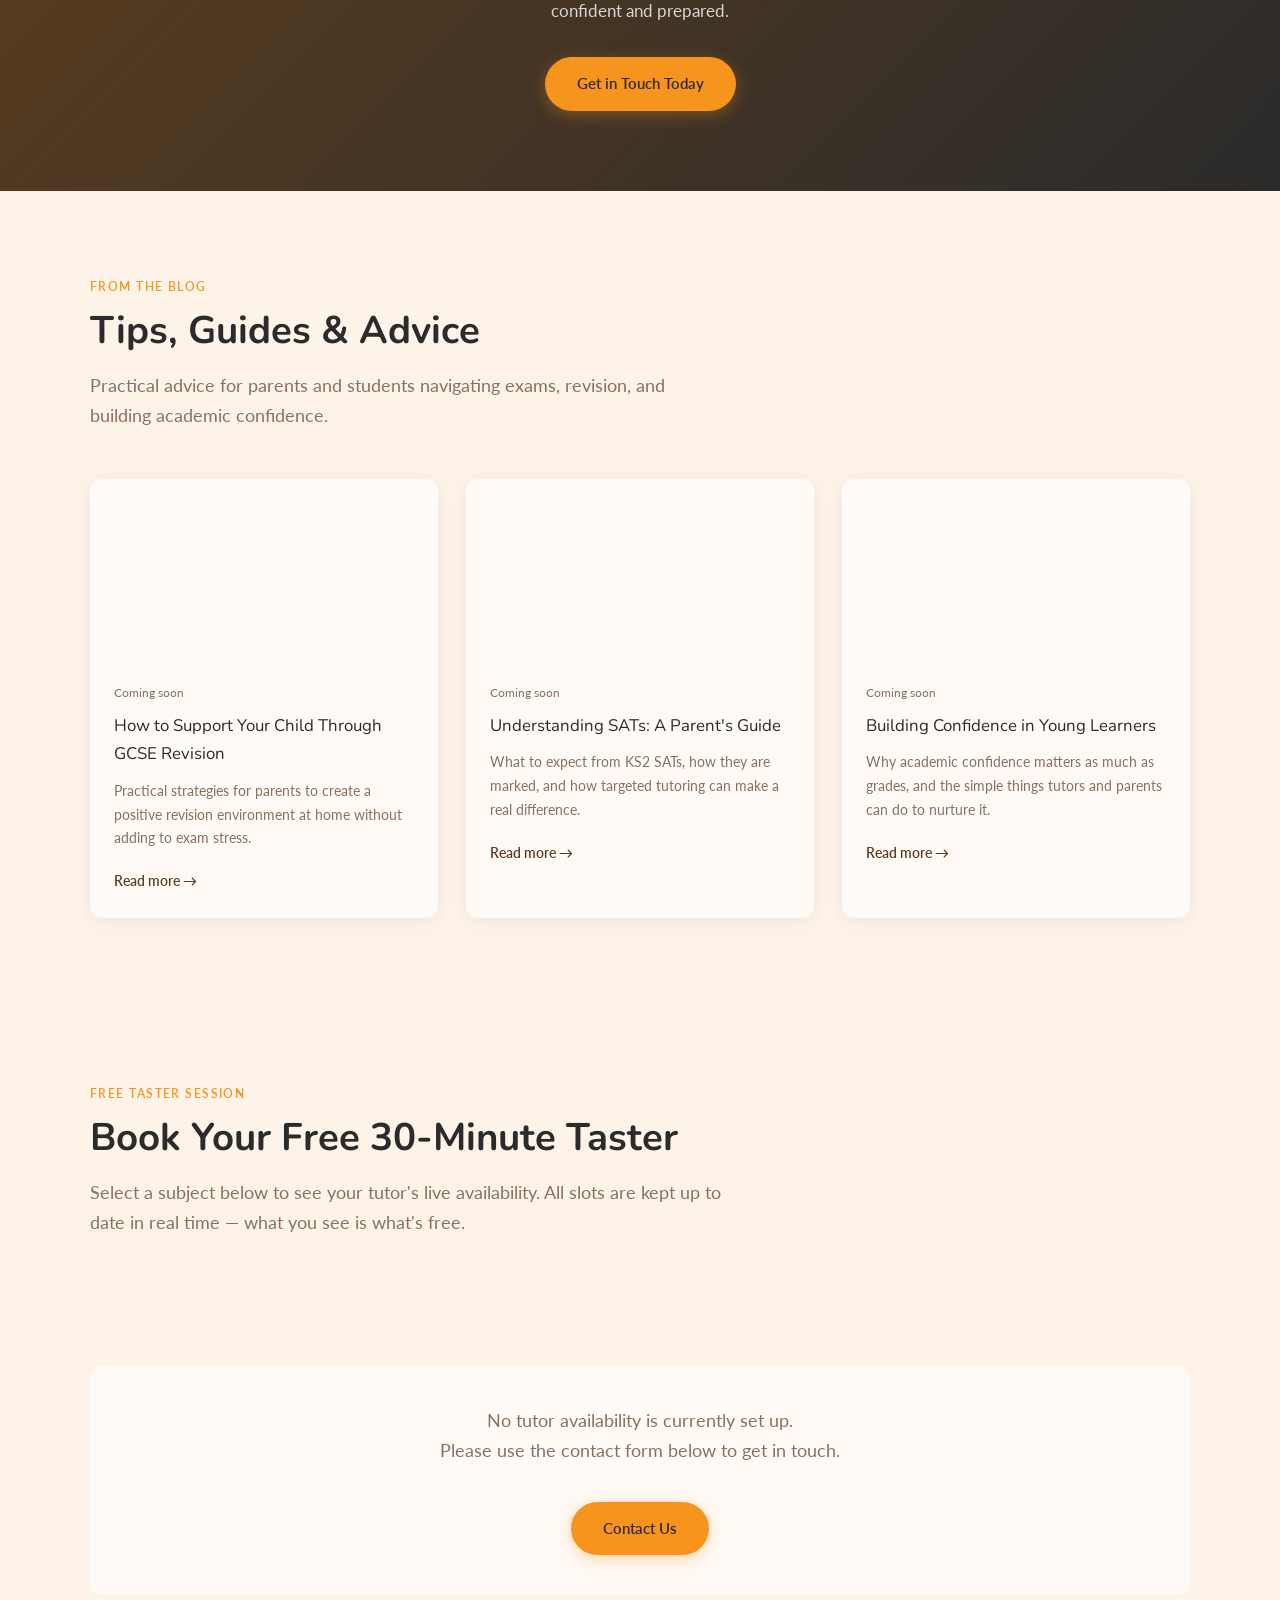
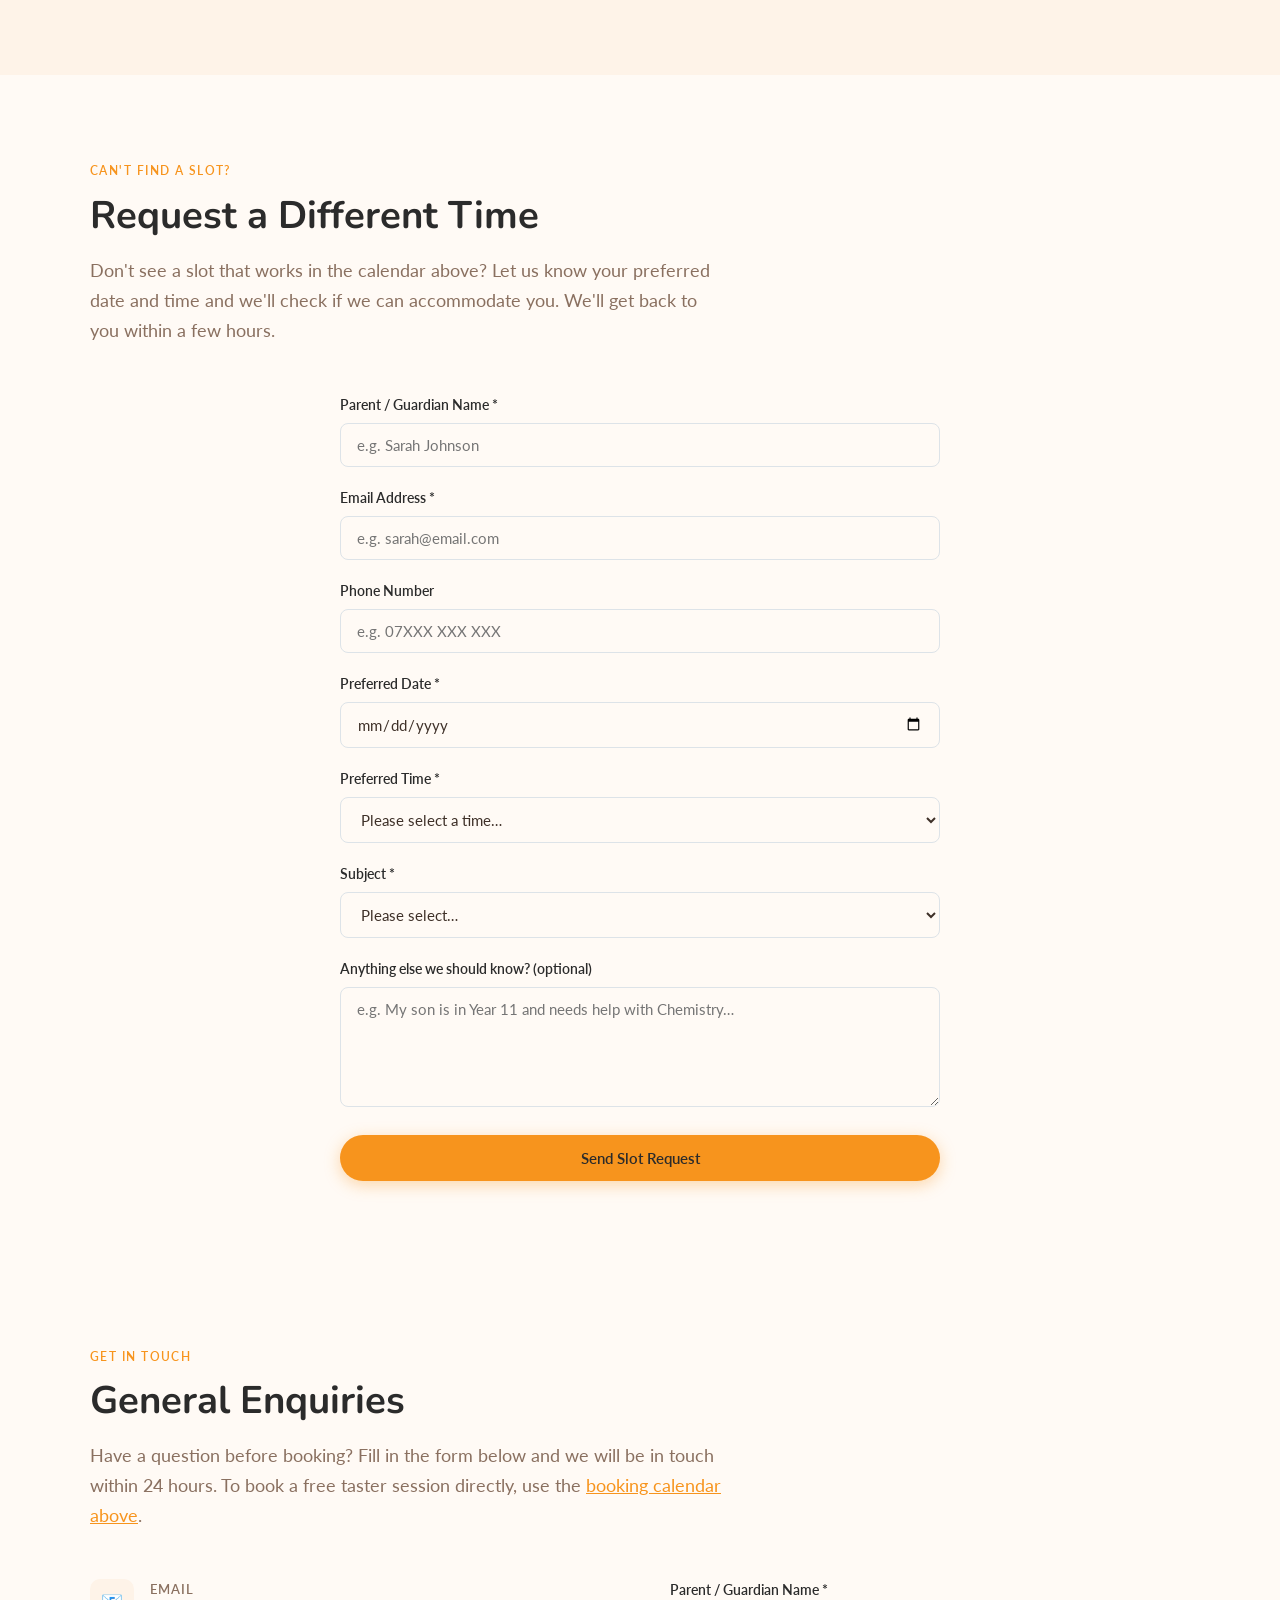
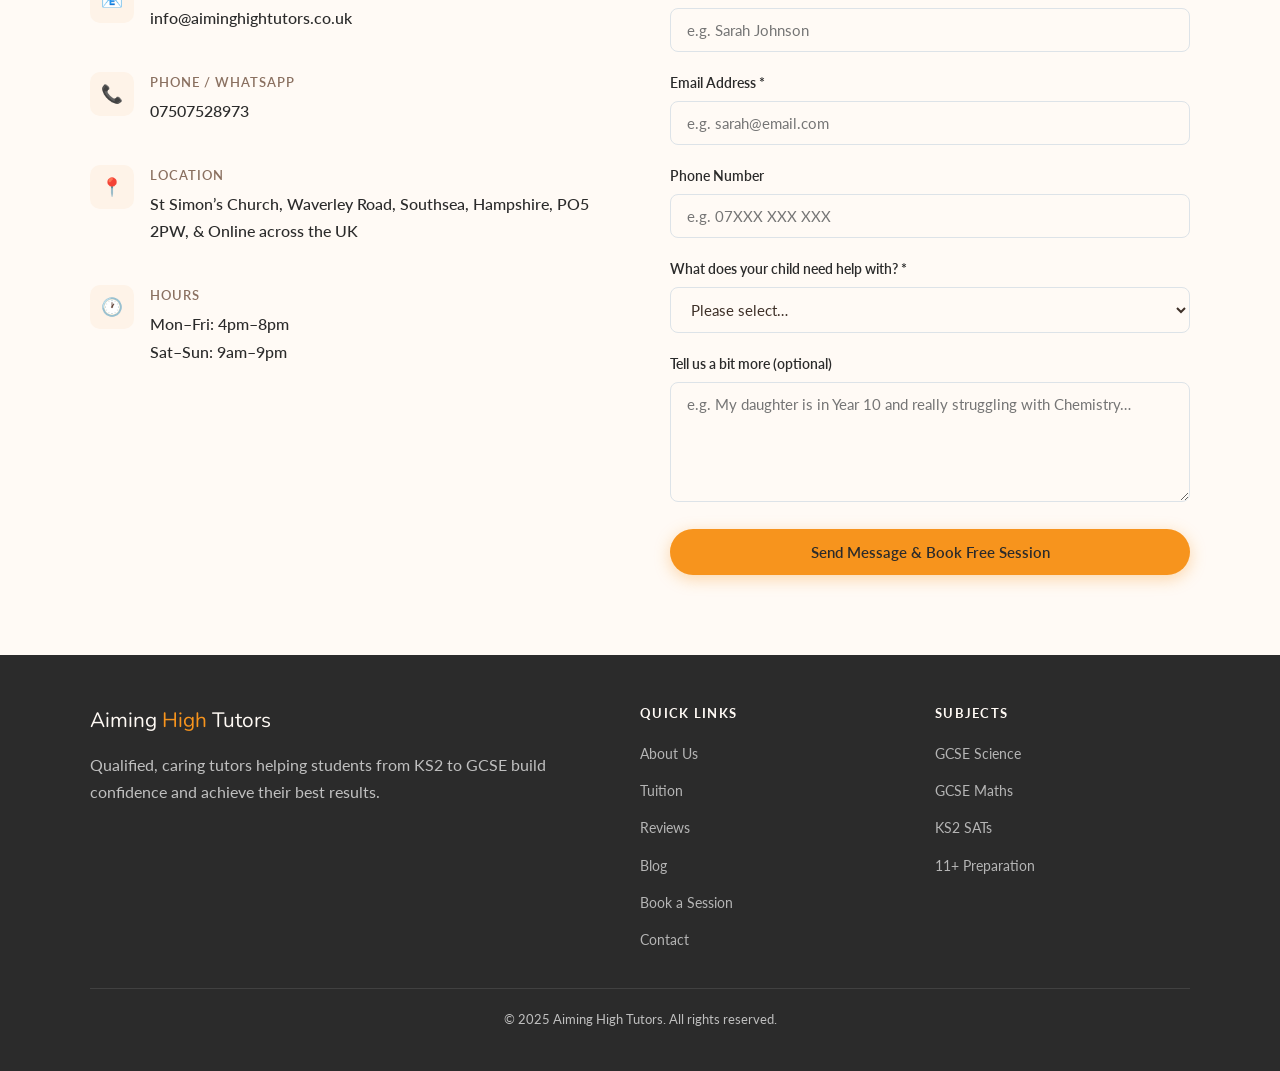
==== commit 87329a1b: "Refactor booking section for dynamic tutor integration Updated the booking section to use a dynamic " ====
--- a/index.html
+++ b/index.html
@@ -1109,15 +1109,16 @@
 
 
   <!-- ===================================================================
-  BOOKING SECTION — CALENDLY WIDGET
-  This section embeds the Calendly booking widget so clients can
-  book a free 30-minute taster session directly from your live calendar.
-
-  HOW TO UPDATE YOUR CALENDLY LINK:
-  1. Log into calendly.com
-  2. Go to your event type for the 30-min taster session
-  3. Click "Share" and copy your personal Calendly URL
-  4. Replace the data-url value below with your URL
+  BOOKING SECTION — DYNAMIC MULTI-TUTOR CALENDLY WIDGET
+  Tutor data is loaded dynamically from the Tutor Config API
+  (Google Apps Script). No tutor details are hardcoded here.
+
+  Adding or removing a tutor only requires updating the Google Sheet
+  and setting their Active status — this section updates automatically.
+
+  HOW TO UPDATE THE API URL:
+  After deploying tutor_config_api.gs as a Web App, paste the
+  Web App URL below to replace PASTE_TUTOR_API_URL_HERE.
   =================================================================== -->
   <section id="booking" class="section section--cream">
     <div class="container">
@@ -1125,27 +1126,56 @@
       <span class="section-label">Free Taster Session</span>
       <h2>Book Your Free 30-Minute Taster</h2>
       <p class="section-intro">
-        Pick a time that works for you from the calendar below. All available
-        slots are kept up to date in real time — what you see is what's free.
+        Select a subject below to see your tutor's live availability.
+        All slots are kept up to date in real time — what you see is what's free.
       </p>
 
-      <!-- CALENDLY INLINE WIDGET
-      Replace PASTE_YOUR_CALENDLY_URL_HERE with your Calendly event link.
-      Example: https://calendly.com/yourname/taster-session
-      The widget will show your live availability automatically. -->
-      <div
-        class="calendly-inline-widget"
-        data-url="https://calendly.com/folashade-aiminghightutors/30min"
-        style="min-width:320px; height:700px; border-radius:12px; overflow:hidden;">
+      <!-- SUBJECT TOGGLE — built dynamically from tutor data -->
+      <div id="booking-subject-toggle" style="
+        display: flex;
+        justify-content: center;
+        gap: 12px;
+        flex-wrap: wrap;
+        margin-bottom: 32px;">
+        <!-- Buttons injected by JavaScript -->
+        <p id="booking-loading" style="color:var(--color-muted); font-size:0.95rem;">
+          Loading available tutors&hellip;
+        </p>
       </div>
-      <script type="text/javascript" src="https://assets.calendly.com/assets/external/widget.js" async></script>
-
-      <!-- ---------------------------------------------------------------
-      CAN'T SEE A SLOT THAT WORKS?
-      This prompt sits below the calendar and directs parents to the
-      slot request form in the section below.
-      --------------------------------------------------------------- -->
-      <div style="
+
+      <!-- TUTOR NAME + SUBJECT LABEL -->
+      <div id="booking-tutor-label" style="
+        text-align: center;
+        margin-bottom: 20px;
+        min-height: 28px;">
+      </div>
+
+      <!-- CALENDLY WIDGET CONTAINER — swapped by JavaScript -->
+      <div id="booking-calendly-container" style="
+        min-width: 320px;
+        min-height: 700px;
+        border-radius: var(--radius);
+        overflow: hidden;
+        display: none;">
+      </div>
+
+      <!-- NO TUTORS FALLBACK — shown if API returns no active tutors -->
+      <div id="booking-unavailable" style="
+        display: none;
+        text-align: center;
+        padding: 40px 24px;
+        background: var(--color-white);
+        border-radius: var(--radius);">
+        <p style="font-size:1.1rem; color:var(--color-muted);">
+          No tutor availability is currently set up.<br>
+          Please use the contact form below to get in touch.
+        </p>
+        <a href="#contact" class="btn" style="margin-top:20px;">Contact Us</a>
+      </div>
+
+      <!-- CAN'T FIND A SLOT -->
+      <div id="booking-request-prompt" style="
+        display: none;
         text-align: center;
         margin-top: 40px;
         padding: 32px;
@@ -1156,7 +1186,7 @@
           Can't find a time that works?
         </p>
         <p style="color:var(--color-muted); margin-bottom:20px;">
-          If none of the available slots suit you, you can request a specific
+          If none of the available slots suit you, request a specific
           date and time below and we'll do our best to accommodate you.
         </p>
         <a href="#slot-request" class="btn">Request a Different Time</a>
@@ -1164,6 +1194,10 @@
 
     </div>
   </section>
+
+  <!-- Calendly widget script — loaded once, used for all tutors -->
+  <script type="text/javascript"
+    src="https://assets.calendly.com/assets/external/widget.js" async></script>
 
 
   <!-- ===================================================================
@@ -1584,7 +1618,129 @@
     });
 
     /* ------------------------------------------------------------------
-    PART 3 — SLOT REQUEST FORM SUBMISSION VIA FORMSPREE
+    PART 3 — DYNAMIC BOOKING SECTION
+    Fetches tutor data from the Tutor Config API (Apps Script).
+    Builds the subject toggle and Calendly widget dynamically.
+    Adding a tutor only requires updating the Google Sheet.
+
+    TO SET UP:
+    Deploy tutor_config_api.gs as a Web App and replace
+    PASTE_TUTOR_API_URL_HERE below with your Web App URL.
+    ------------------------------------------------------------------ */
+
+    var TUTOR_API_URL = 'https://script.google.com/macros/s/AKfycby_jKcJLeuWk3lt01posPts1we430FmSMV0DYtsHGsnbo-fND0SK_doOXzX0agq2t-Y/exec';
+
+    document.addEventListener('DOMContentLoaded', function () {
+      loadTutors();
+    });
+
+    var activeTutors   = [];
+    var activeSubject  = null;
+
+    function loadTutors() {
+      fetch(TUTOR_API_URL)
+        .then(function(res) { return res.json(); })
+        .then(function(data) {
+          if (!data.ok || !data.tutors || data.tutors.length === 0) {
+            showBookingUnavailable();
+            return;
+          }
+          activeTutors = data.tutors;
+          buildSubjectToggle(activeTutors);
+        })
+        .catch(function() {
+          showBookingUnavailable();
+        });
+    }
+
+    function buildSubjectToggle(tutors) {
+      var toggle  = document.getElementById('booking-subject-toggle');
+      var loading = document.getElementById('booking-loading');
+      if (loading) loading.style.display = 'none';
+
+      // Get unique subjects in the order they appear
+      var seen     = {};
+      var subjects = [];
+      tutors.forEach(function(t) {
+        if (!seen[t.subject]) { seen[t.subject] = true; subjects.push(t.subject); }
+      });
+
+      subjects.forEach(function(subject) {
+        var btn = document.createElement('button');
+        btn.textContent = subject;
+        btn.className   = 'btn btn--outline';
+        btn.setAttribute('data-subject', subject);
+        btn.style.cssText = 'min-width:160px; font-size:1rem;';
+        btn.addEventListener('click', function() {
+          selectSubject(subject, tutors);
+          // Update button active states
+          toggle.querySelectorAll('button').forEach(function(b) {
+            b.className = b.getAttribute('data-subject') === subject
+              ? 'btn' : 'btn btn--outline';
+          });
+        });
+        toggle.appendChild(btn);
+      });
+
+      // Auto-select the first subject
+      if (subjects.length > 0) {
+        selectSubject(subjects[0], tutors);
+        var firstBtn = toggle.querySelector('button');
+        if (firstBtn) firstBtn.className = 'btn';
+      }
+    }
+
+    function selectSubject(subject, tutors) {
+      activeSubject = subject;
+      var tutor     = tutors.find(function(t) { return t.subject === subject; });
+      if (!tutor) return;
+
+      // Update tutor label
+      var label = document.getElementById('booking-tutor-label');
+      if (label) {
+        label.innerHTML =
+          '<p style="font-size:1rem; color:var(--color-muted);">' +
+          '<strong style="color:var(--color-dark);">' + tutor.subject + '</strong>' +
+          ' &mdash; ' + tutor.name + '</p>';
+      }
+
+      // Build or replace the Calendly widget
+      var container = document.getElementById('booking-calendly-container');
+      if (!container) return;
+      container.style.display = 'block';
+      container.innerHTML = '';
+
+      var widget = document.createElement('div');
+      widget.className = 'calendly-inline-widget';
+      widget.setAttribute('data-url', tutor.calendlyUrl);
+      widget.style.cssText = 'min-width:320px; height:700px;';
+      container.appendChild(widget);
+
+      // Re-initialise the Calendly widget for the new URL
+      if (window.Calendly) {
+        window.Calendly.initInlineWidget({
+          url:          tutor.calendlyUrl,
+          parentElement: widget,
+          prefill:      {},
+          utm:          {}
+        });
+      }
+
+      // Show the "can't find a slot" prompt
+      var prompt = document.getElementById('booking-request-prompt');
+      if (prompt) prompt.style.display = 'block';
+    }
+
+    function showBookingUnavailable() {
+      var loading = document.getElementById('booking-loading');
+      if (loading) loading.style.display = 'none';
+      var unavail = document.getElementById('booking-unavailable');
+      if (unavail) unavail.style.display = 'block';
+    }
+
+
+    /* ------------------------------------------------------------------
+    PART 4 — SLOT REQUEST FORM SUBMISSION VIA FORMSPREE
     This is a separate form from the main contact form.
     Submissions go to a second Formspree endpoint which triggers
     a Telegram notification to you via the Formspree Telegram plugin.
@@ -1596,7 +1752,7 @@
     3. Replace PASTE_SLOT_REQUEST_FORMSPREE_URL_HERE below with your URL
     ------------------------------------------------------------------ */
 
-    var SLOT_REQUEST_URL = 'PASTE_SLOT_REQUEST_FORMSPREE_URL_HERE';
+    var SLOT_REQUEST_URL = 'https://formspree.io/f/mwvzqpak';
 
     document.addEventListener('DOMContentLoaded', function () {
       var slotForm = document.getElementById('slot-request-form');
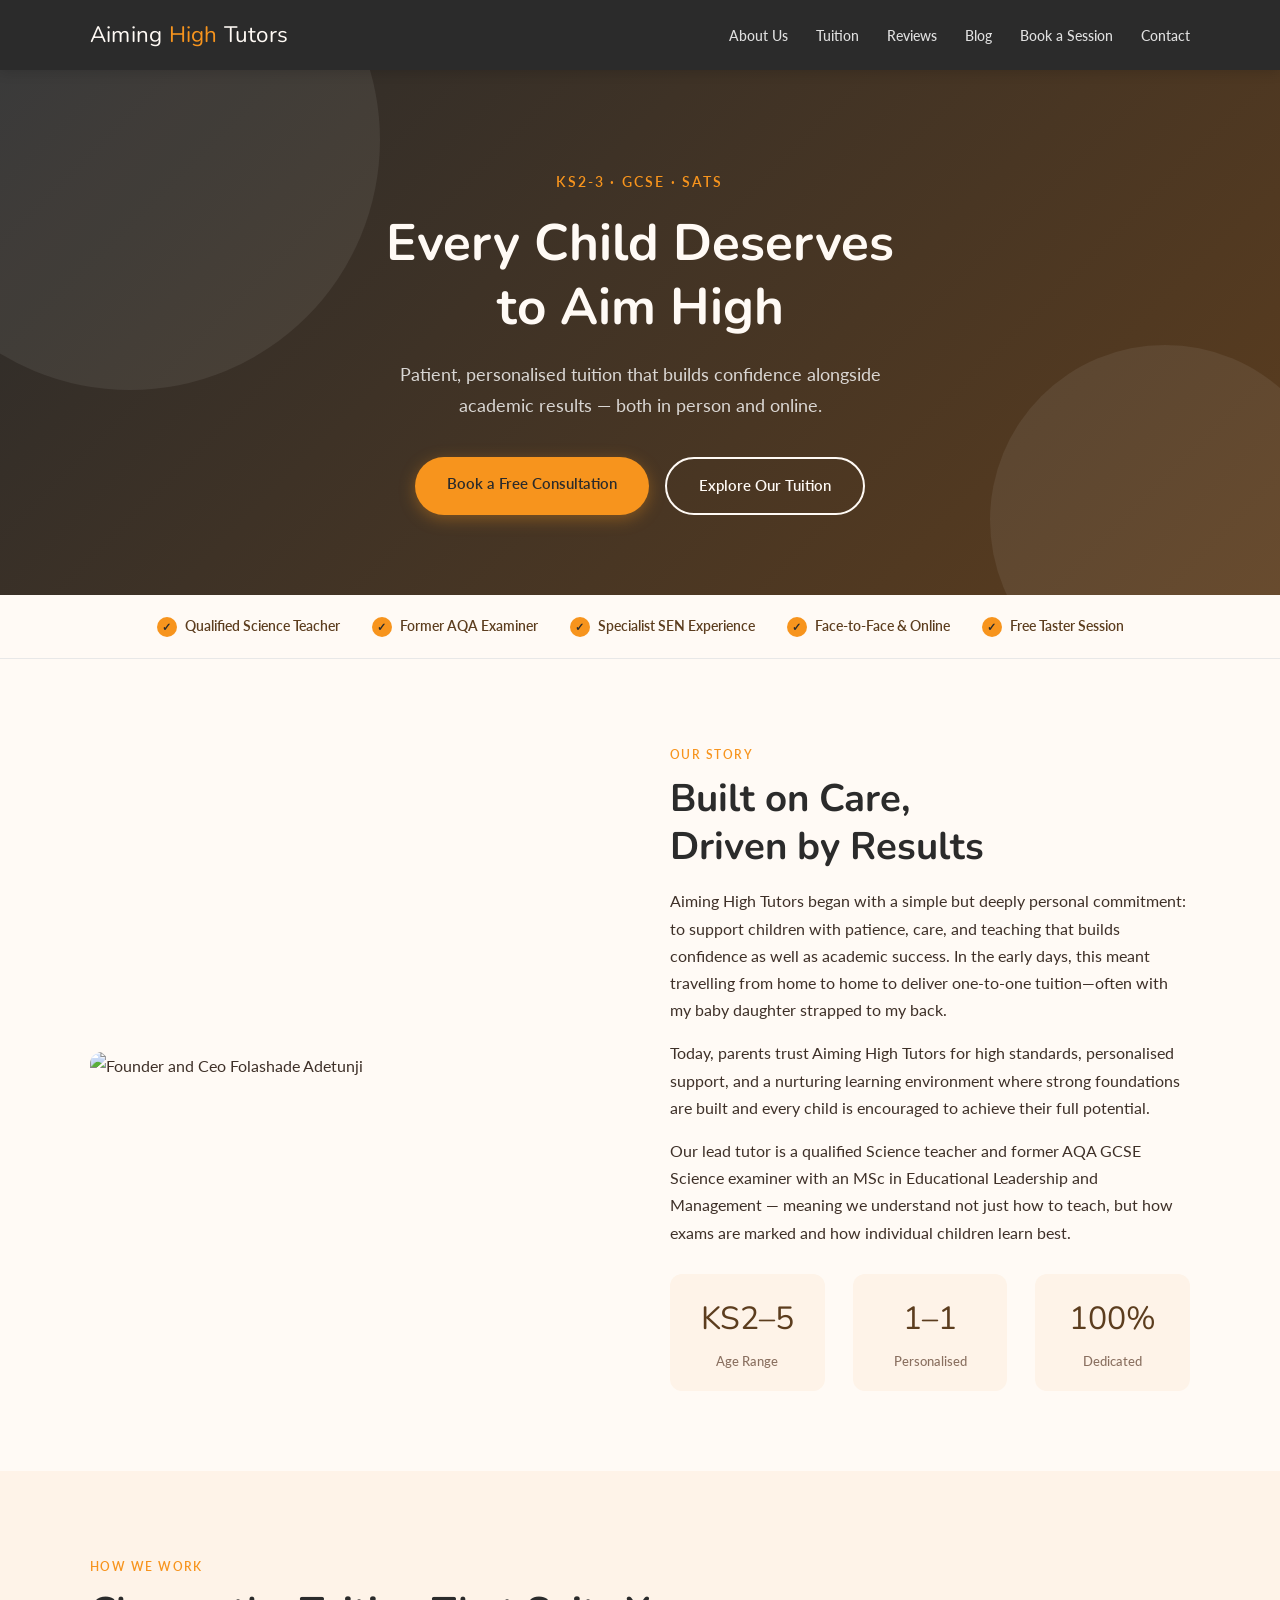
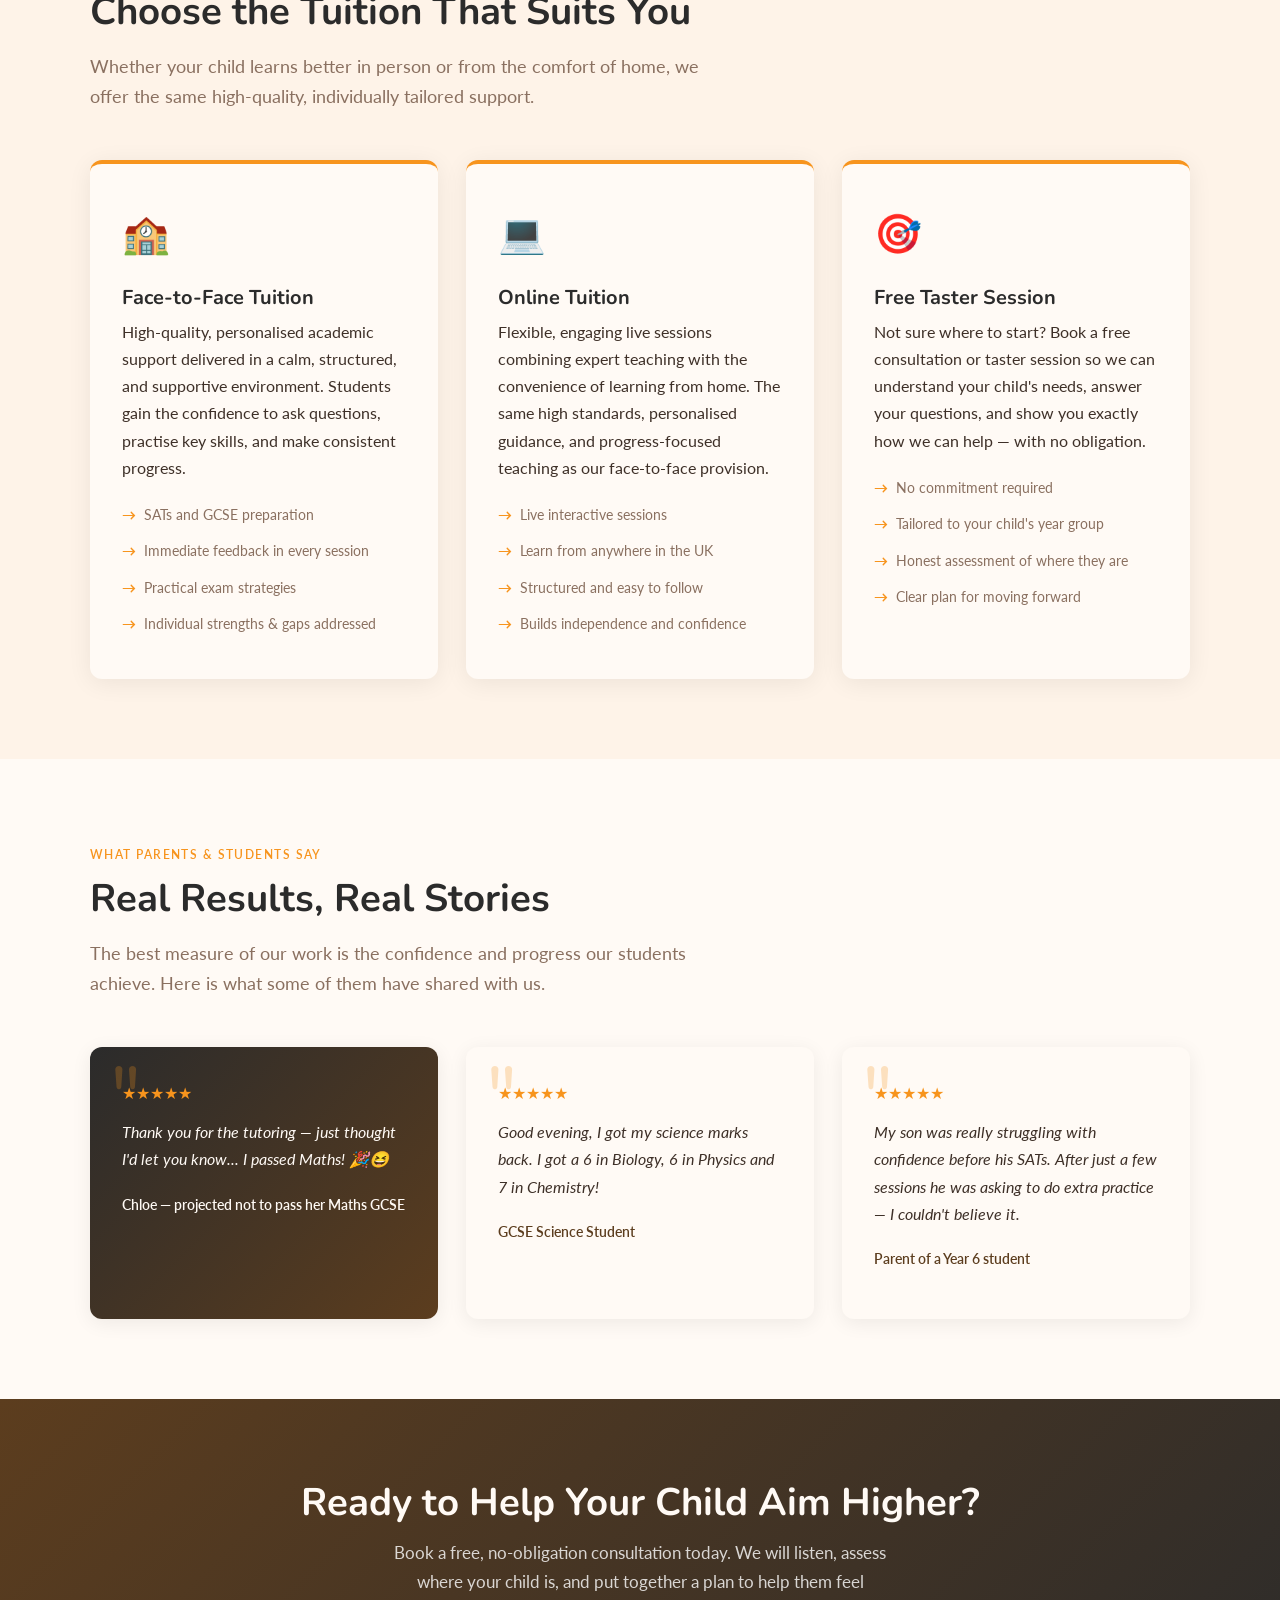
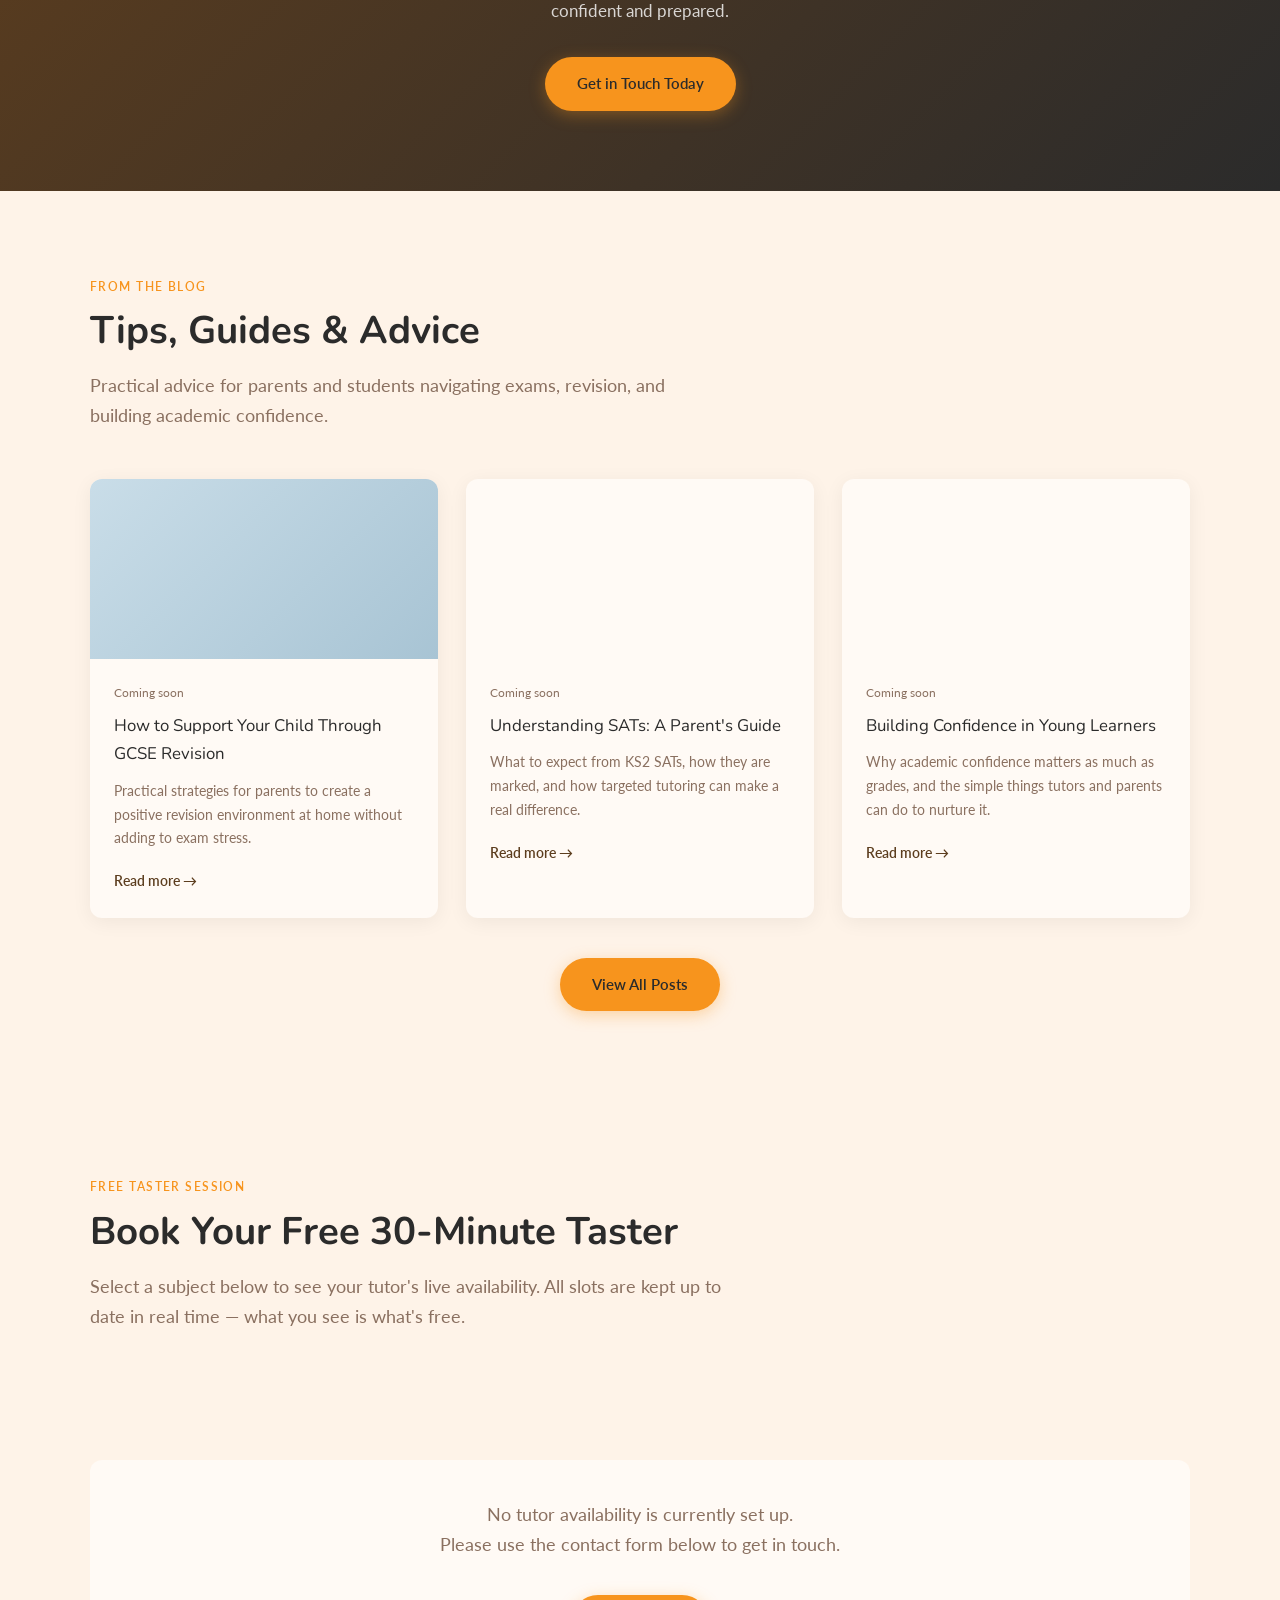
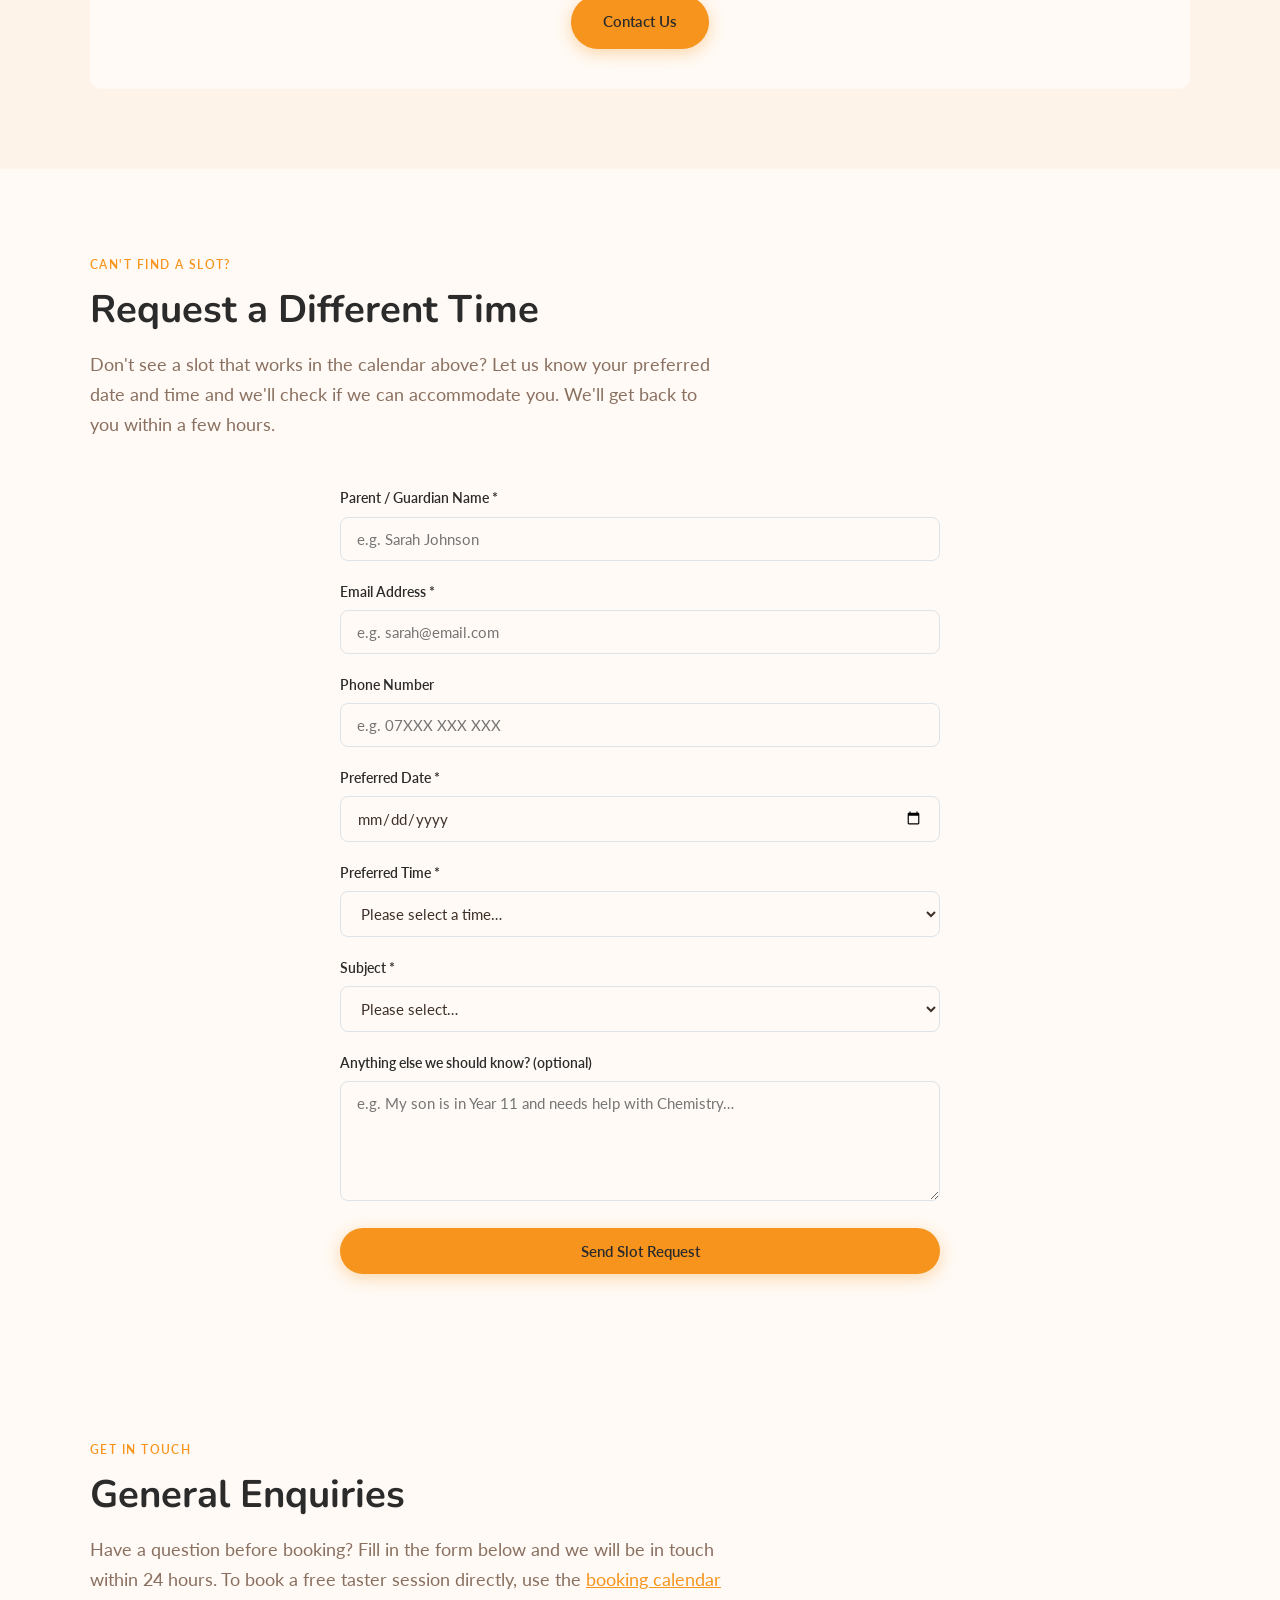
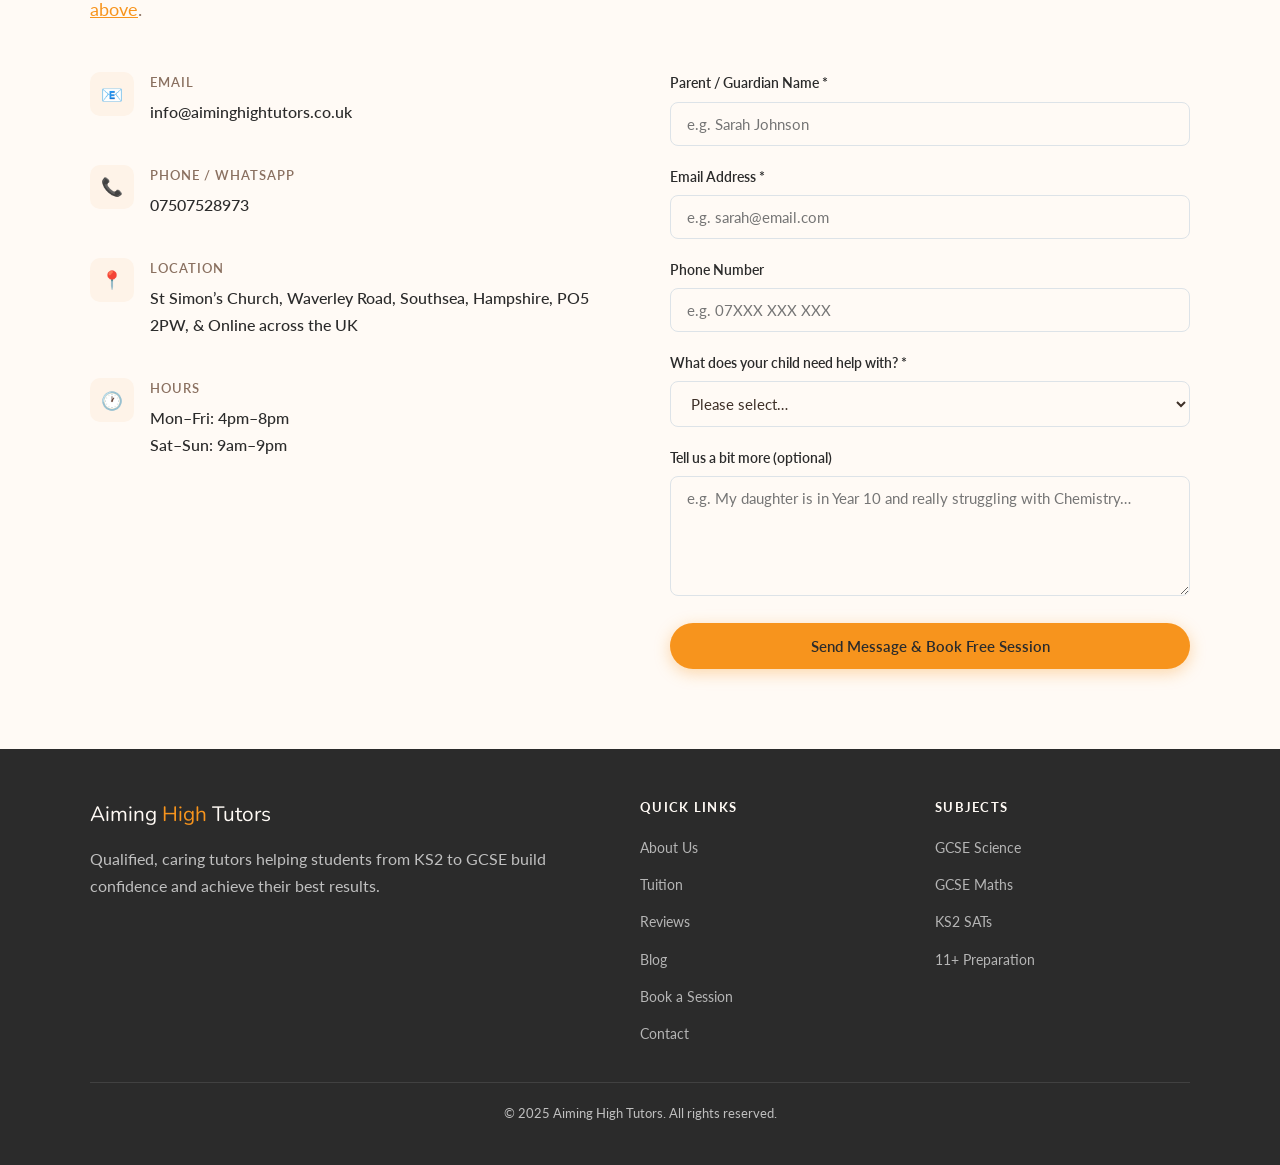
==== commit c4b66bd3: "Refactor blog section for dynamic content loading Updated blog section to use dynamic preview cards " ====
--- a/index.html
+++ b/index.html
@@ -202,6 +202,39 @@
     .btn--outline:hover {
       background: var(--color-white);
       color: var(--color-dark);
+    }
+
+    /* =====================================================================
+    SUBJECT TOGGLE BUTTONS — booking section
+    .btn--toggle         — unselected state: dark border, dark text, always legible
+    .btn--toggle.active  — selected state: solid orange, dark text
+    ===================================================================== */
+    .btn--toggle {
+      display: inline-block;
+      background: var(--color-white);
+      color: var(--color-dark);
+      font-family: var(--font-body);
+      font-weight: 700;
+      font-size: 1rem;
+      padding: 14px 36px;
+      border-radius: 50px;
+      border: 2px solid var(--color-dark);
+      cursor: pointer;
+      transition: background 0.2s, color 0.2s, border-color 0.2s, box-shadow 0.2s;
+      min-width: 160px;
+      box-shadow: 0 2px 8px rgba(0,0,0,0.08);
+    }
+
+    .btn--toggle:hover {
+      border-color: var(--color-accent);
+      color: var(--color-accent);
+    }
+
+    .btn--toggle.active {
+      background: var(--color-accent);
+      color: var(--color-dark);
+      border-color: var(--color-accent);
+      box-shadow: 0 4px 16px rgba(247,148,29,0.35);
     }
 
     /* =====================================================================
@@ -1034,9 +1067,13 @@
 
 
   <!-- ===================================================================
-  BLOG SECTION — preview cards for blog posts
-  To add a post: copy one .blog-card block and update the text/link.
-  To remove the whole section: delete everything between the <section> tags.
+  BLOG SECTION — DYNAMIC PREVIEW CARDS
+  Shows the 3 most recent published posts from the Blog Sheet tab.
+  Adding a post to the Sheet updates this section automatically.
+
+  TO SET UP:
+  Deploy blog_api.gs as a Web App and replace
+  PASTE_BLOG_API_URL_HERE in the script section below.
   =================================================================== -->
   <section id="blog" class="section section--cream">
     <div class="container">
@@ -1048,62 +1085,43 @@
         revision, and building academic confidence.
       </p>
 
-      <div class="blog-grid">
-
-        <!-- BLOG CARD 1
-        HOW TO ADD AN IMAGE:
-        Replace the .blog-card__image div content with an <img> tag,
-        or change the background to: url('your-image.jpg') center/cover no-repeat
-        -->
-        <div class="blog-card">
-          <div class="blog-card__image"
-            style="background: url('https://raw.githubusercontent.com/david1jolaoluwa/david1jolaoluwa.github.io/main/Website%20Assets/pexels-polina-tankilevitch-6929185.jpg') center/cover no-repeat;">
-          </div>
+      <!-- Blog cards injected by JavaScript -->
+      <div id="home-blog-grid" class="blog-grid">
+        <!-- Loading placeholder cards -->
+        <div class="blog-card" id="blog-placeholder-1">
+          <div class="blog-card__image"></div>
           <div class="blog-card__body">
             <p class="blog-card__date">Coming soon</p>
             <p class="blog-card__title">How to Support Your Child Through GCSE Revision</p>
-            <p class="blog-card__excerpt">
-              Practical strategies for parents to create a positive revision
-              environment at home without adding to exam stress.
-            </p>
-            <!-- Change the href to point to your blog post URL -->
-            <a href="#" class="blog-card__link">Read more →</a>
+            <p class="blog-card__excerpt">Practical strategies for parents to create a positive revision environment at home without adding to exam stress.</p>
+            <a href="blog.html" class="blog-card__link">Read more &rarr;</a>
           </div>
         </div>
-
-        <!-- BLOG CARD 2 -->
-        <div class="blog-card">
-          <div class="blog-card__image"
-            style="background: url('https://raw.githubusercontent.com/david1jolaoluwa/david1jolaoluwa.github.io/main/Website%20Assets/pexels-karola-g-6958531.jpg') center/cover no-repeat;">
-          </div>
+        <div class="blog-card" id="blog-placeholder-2">
+          <div class="blog-card__image" style="background: url('https://raw.githubusercontent.com/david1jolaoluwa/david1jolaoluwa.github.io/main/Website%20Assets/pexels-karola-g-6958531.jpg') center/cover no-repeat;"></div>
           <div class="blog-card__body">
             <p class="blog-card__date">Coming soon</p>
             <p class="blog-card__title">Understanding SATs: A Parent's Guide</p>
-            <p class="blog-card__excerpt">
-              What to expect from KS2 SATs, how they are marked, and how
-              targeted tutoring can make a real difference.
-            </p>
-            <a href="#" class="blog-card__link">Read more →</a>
+            <p class="blog-card__excerpt">What to expect from KS2 SATs, how they are marked, and how targeted tutoring can make a real difference.</p>
+            <a href="blog.html" class="blog-card__link">Read more &rarr;</a>
           </div>
         </div>
-
-        <!-- BLOG CARD 3 -->
-        <div class="blog-card">
-          <div class="blog-card__image"
-            style="background: url('https://raw.githubusercontent.com/david1jolaoluwa/david1jolaoluwa.github.io/main/Website%20Assets/pexels-mikhail-nilov-8121107.jpg') center/cover no-repeat;">
-          </div>
+        <div class="blog-card" id="blog-placeholder-3">
+          <div class="blog-card__image" style="background: url('https://raw.githubusercontent.com/david1jolaoluwa/david1jolaoluwa.github.io/main/Website%20Assets/pexels-mikhail-nilov-8121107.jpg') center/cover no-repeat;"></div>
           <div class="blog-card__body">
             <p class="blog-card__date">Coming soon</p>
             <p class="blog-card__title">Building Confidence in Young Learners</p>
-            <p class="blog-card__excerpt">
-              Why academic confidence matters as much as grades, and the
-              simple things tutors and parents can do to nurture it.
-            </p>
-            <a href="#" class="blog-card__link">Read more →</a>
+            <p class="blog-card__excerpt">Why academic confidence matters as much as grades, and the simple things tutors and parents can do to nurture it.</p>
+            <a href="blog.html" class="blog-card__link">Read more &rarr;</a>
           </div>
         </div>
-
       </div>
+
+      <!-- View all posts link -->
+      <div style="text-align:center; margin-top:40px;">
+        <a href="blog.html" class="btn">View All Posts</a>
+      </div>
+
     </div>
   </section>
 
@@ -1277,13 +1295,8 @@
               <label class="form__label" for="sr-subject">Subject *</label>
               <select class="form__select" id="sr-subject" name="subject" required>
                 <option value="" disabled selected>Please select…</option>
-                <option>KS2 / SATs — Maths</option>
-                <option>KS2 / SATs — English</option>
-                <option>GCSE Science</option>
-                <option>GCSE Maths</option>
-                <option>GCSE English</option>
-                <option>General study skills / confidence</option>
-                <option>Other</option>
+                <option>Science</option>
+                <option>Maths</option>
               </select>
             </div>
 
@@ -1405,14 +1418,8 @@
               <label class="form__label" for="subject">What does your child need help with? *</label>
               <select class="form__select" id="subject" name="subject" required>
                 <option value="" disabled selected>Please select…</option>
-                <!-- Add or remove options as needed -->
-                <option>KS2 / SATs — Maths</option>
-                <option>KS2 / SATs — English</option>
-                <option>GCSE Science</option>
-                <option>GCSE Maths</option>
-                <option>GCSE English</option>
-                <option>General study skills / confidence</option>
-                <option>Other</option>
+                <option>Science</option>
+                <option>Maths</option>
               </select>
             </div>
 
@@ -1668,15 +1675,15 @@
       subjects.forEach(function(subject) {
         var btn = document.createElement('button');
         btn.textContent = subject;
-        btn.className   = 'btn btn--outline';
+        btn.className   = 'btn--toggle';
         btn.setAttribute('data-subject', subject);
-        btn.style.cssText = 'min-width:160px; font-size:1rem;';
         btn.addEventListener('click', function() {
           selectSubject(subject, tutors);
-          // Update button active states
+          // Update active state — both buttons always visible and legible
           toggle.querySelectorAll('button').forEach(function(b) {
             b.className = b.getAttribute('data-subject') === subject
-              ? 'btn' : 'btn btn--outline';
+              ? 'btn--toggle active'
+              : 'btn--toggle';
           });
         });
         toggle.appendChild(btn);
@@ -1686,7 +1693,7 @@
       if (subjects.length > 0) {
         selectSubject(subjects[0], tutors);
         var firstBtn = toggle.querySelector('button');
-        if (firstBtn) firstBtn.className = 'btn';
+        if (firstBtn) firstBtn.className = 'btn--toggle active';
       }
     }
 
@@ -1832,6 +1839,70 @@
       });
     });
 
+    /* ------------------------------------------------------------------
+    PART 5 — HOME PAGE BLOG PREVIEW
+    Fetches the 3 most recent published posts from the Blog API and
+    replaces the placeholder cards with live content.
+    If the API fails the placeholder cards remain visible as fallback.
+
+    TO SET UP:
+    Deploy blog_api.gs as a Web App and replace
+    PASTE_BLOG_API_URL_HERE below with your Web App URL.
+    ------------------------------------------------------------------ */
+
+    var BLOG_API_URL = 'https://script.google.com/macros/s/AKfycbyuneqiMrY-ANNUuSCVV_JN240JhCodCRmTIG7x03I8z4F-ac4JhL-dpscdKhBiVNQ/exec';
+
+    var BLOG_CATEGORY_IMAGES = {
+      'GCSE':     'https://raw.githubusercontent.com/david1jolaoluwa/david1jolaoluwa.github.io/main/Website%20Assets/pexels-polina-tankilevitch-6929185.jpg',
+      'SATs':     'https://raw.githubusercontent.com/david1jolaoluwa/david1jolaoluwa.github.io/main/Website%20Assets/pexels-karola-g-6958531.jpg',
+      'Revision': 'https://raw.githubusercontent.com/david1jolaoluwa/david1jolaoluwa.github.io/main/Website%20Assets/pexels-mikhail-nilov-8121107.jpg'
+    };
+
+    fetch(BLOG_API_URL + '?limit=3')
+      .then(function(res) { return res.json(); })
+      .then(function(data) {
+        if (!data.ok || !data.posts || data.posts.length === 0) return;
+
+        var grid = document.getElementById('home-blog-grid');
+        if (!grid) return;
+        grid.innerHTML = '';
+
+        data.posts.forEach(function(post) {
+          var imgUrl = BLOG_CATEGORY_IMAGES[post.category] || BLOG_CATEGORY_IMAGES['GCSE'];
+          var imgStyle = 'background: url(\'' + imgUrl + '\') center/cover no-repeat;';
+
+          var postUrl = 'post.html?url=' + encodeURIComponent(post.docUrl)
+            + '&title='    + encodeURIComponent(post.title)
+            + '&author='   + encodeURIComponent(post.author)
+            + '&date='     + encodeURIComponent(post.date)
+            + '&category=' + encodeURIComponent(post.category);
+
+          var card = document.createElement('div');
+          card.className = 'blog-card';
+          card.innerHTML =
+            '<div class="blog-card__image" style="' + imgStyle + '"></div>' +
+            '<div class="blog-card__body">' +
+              '<p class="blog-card__date">' + escBlog(post.date) + '</p>' +
+              '<p class="blog-card__title">' + escBlog(post.title) + '</p>' +
+              '<p class="blog-card__excerpt">' + escBlog(post.excerpt) + '</p>' +
+              '<a href="' + postUrl + '" class="blog-card__link">Read more &rarr;</a>' +
+            '</div>';
+
+          grid.appendChild(card);
+        });
+      })
+      .catch(function() {
+        // API failed — placeholder cards remain visible, no action needed
+      });
+
+    function escBlog(str) {
+      return String(str || '')
+        .replace(/&/g, '&amp;')
+        .replace(/</g, '&lt;')
+        .replace(/>/g, '&gt;')
+        .replace(/"/g, '&quot;');
+    }
+
   </script>
 
 </body>
